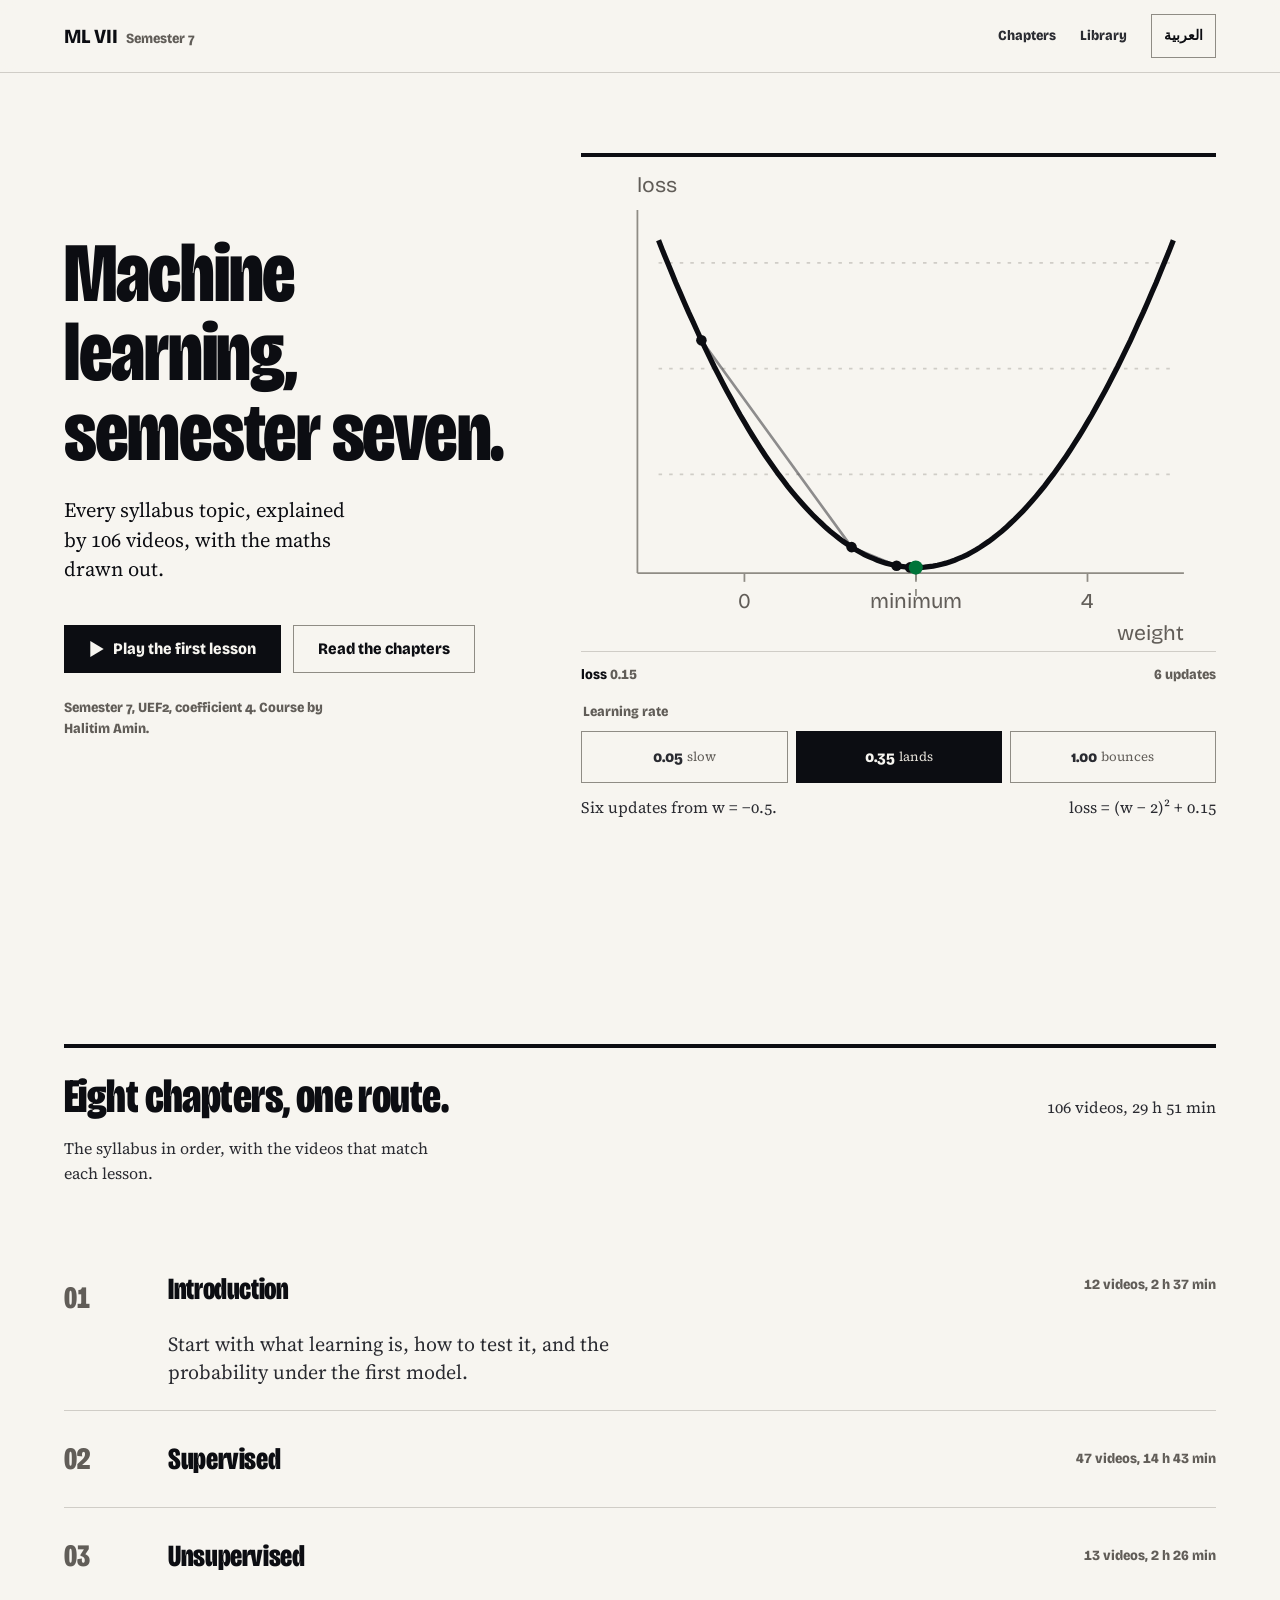
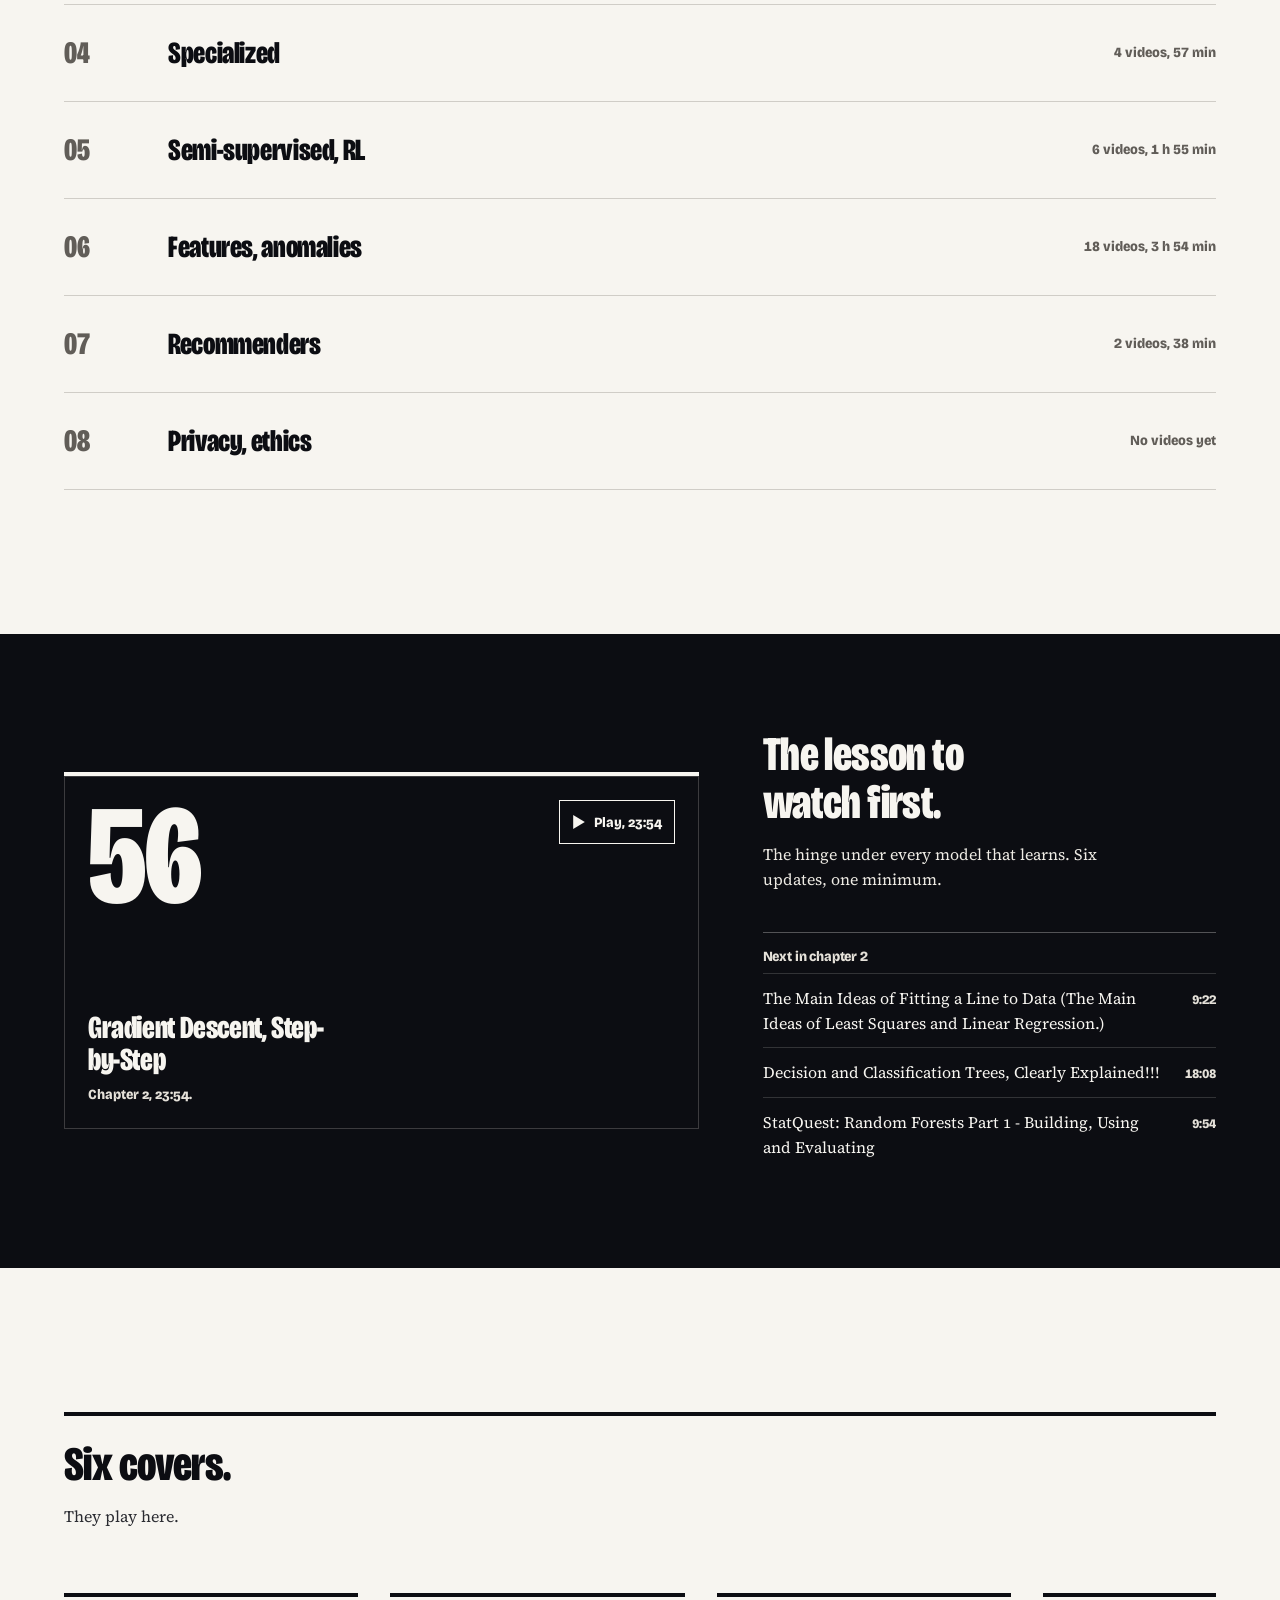
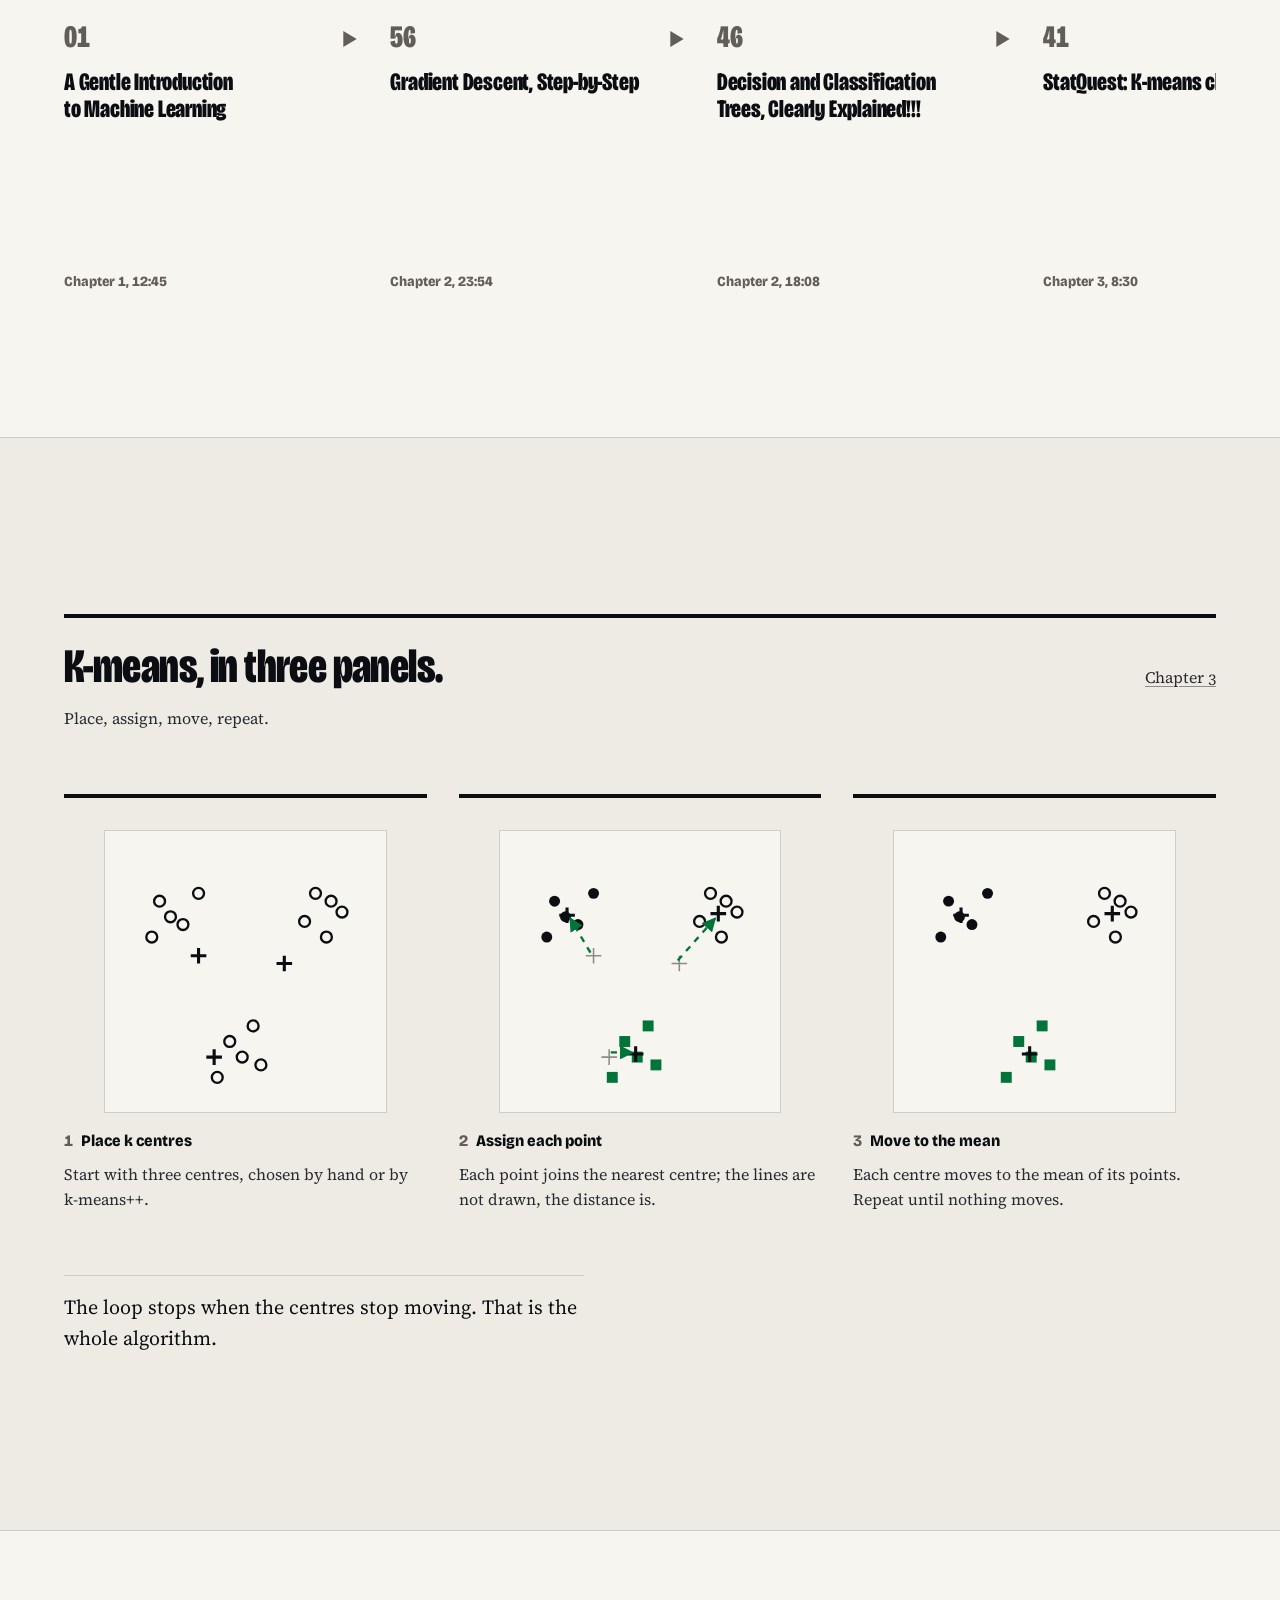
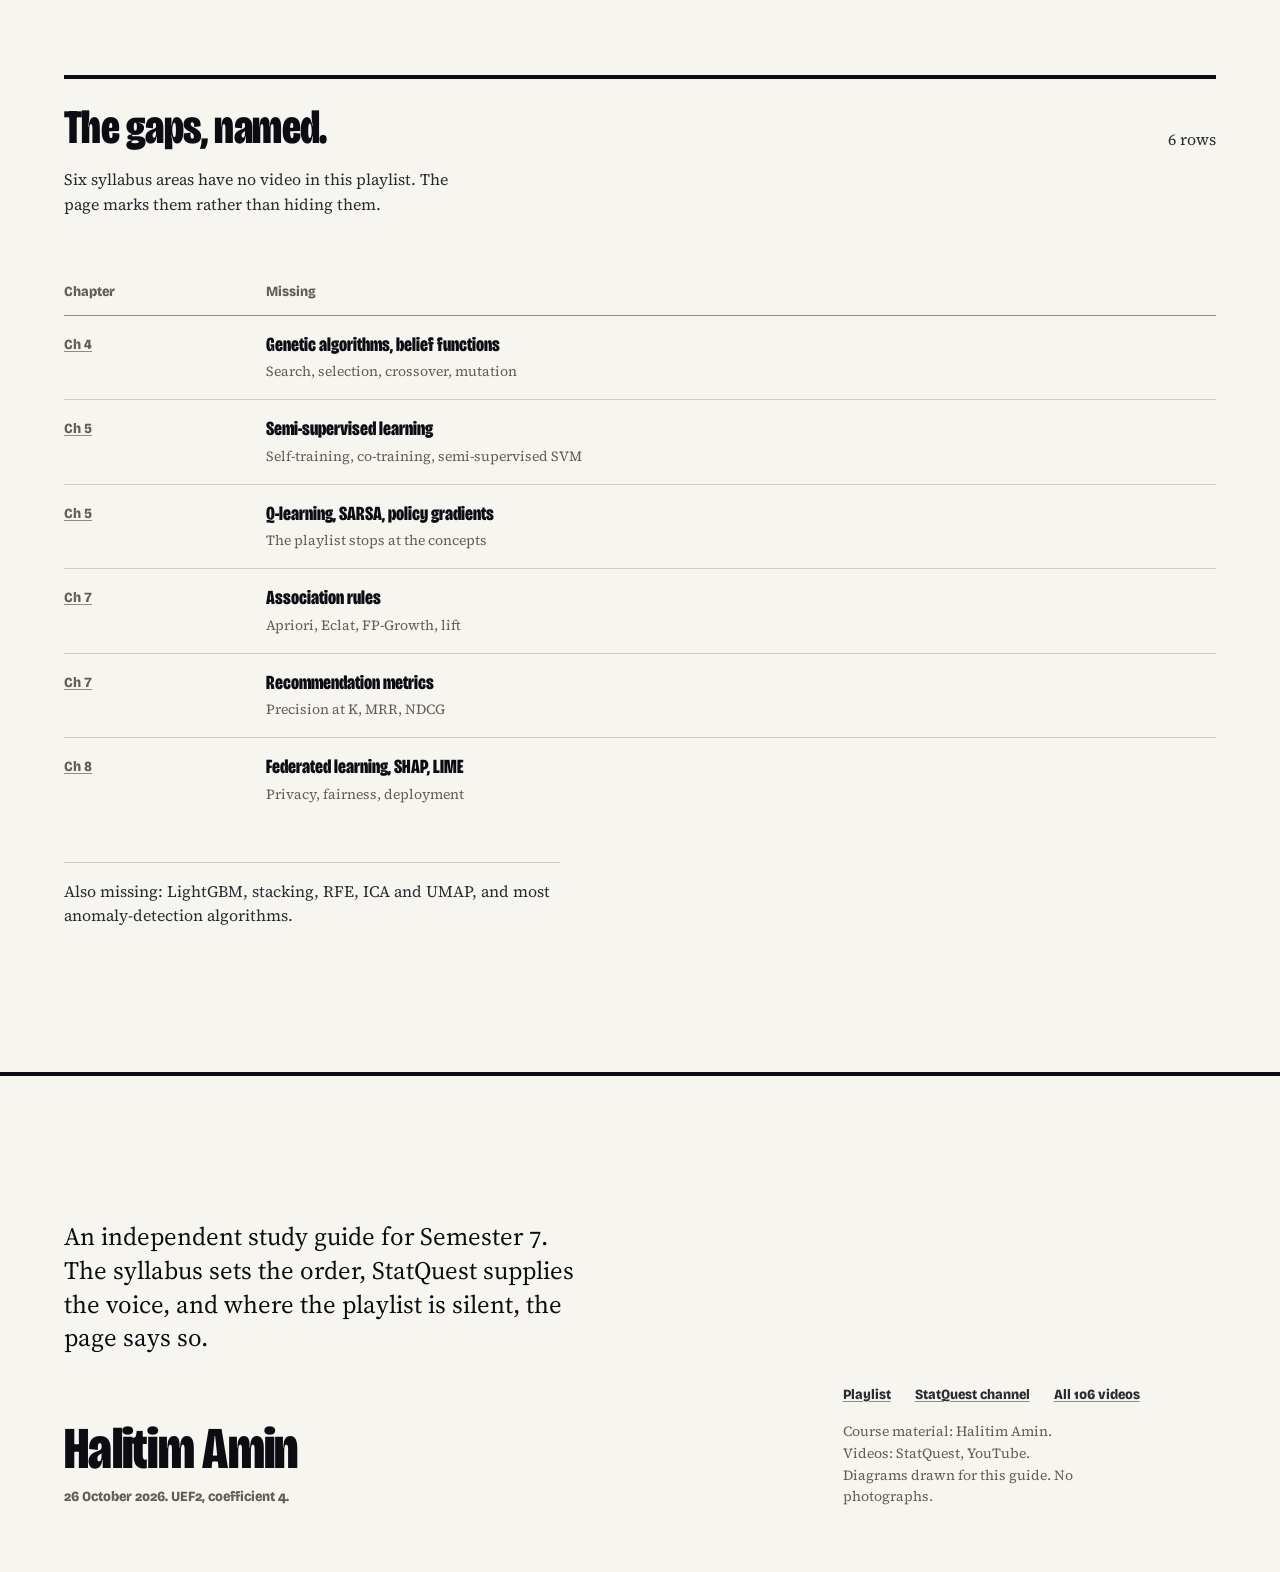
==== index.html @ 7e1f18c0 "first push" ====
<!doctype html>
<html lang="en" dir="ltr" class="no-js">
<head>
  <meta charset="utf-8">
  <meta name="viewport" content="width=device-width, initial-scale=1">
  <title data-ar="تعلّم الآلة، السداسي السابع · ML VII">Machine learning, semester seven · ML VII</title>
  <meta name="description" content="A bilingual study guide to the Semester 7 machine learning syllabus: 106 StatQuest videos mapped to eight chapters, with the maths drawn out." data-ar-content="دليل دراسة ثنائي اللغة لمقرر تعلّم الآلة في السداسي السابع: 106 فيديوهات من StatQuest مرتبطة بثمانية فصول، والرياضيات مرسومة.">
  <meta name="author" content="Halitim Amin">
  <meta property="og:type" content="website">
  <meta property="og:title" content="Machine learning, semester seven · ML VII" data-ar-content="تعلّم الآلة، السداسي السابع · ML VII">
  <meta property="og:description" content="A bilingual study guide to the Semester 7 machine learning syllabus: 106 StatQuest videos mapped to eight chapters, with the maths drawn out." data-ar-content="دليل دراسة ثنائي اللغة لمقرر تعلّم الآلة في السداسي السابع: 106 فيديوهات من StatQuest مرتبطة بثمانية فصول، والرياضيات مرسومة.">
  <meta property="og:locale" content="en_DZ">
  <script>
    (function(){var d=document.documentElement;d.classList.remove('no-js');d.classList.add('js');try{var l=localStorage.getItem('ml7-lang');if(l==='ar'){d.lang='ar';d.dir='rtl';}}catch(e){}})();
  </script>
  <link rel="preconnect" href="https://fonts.googleapis.com">
  <link rel="preconnect" href="https://fonts.gstatic.com" crossorigin>
  <link href="https://fonts.googleapis.com/css2?family=Bricolage+Grotesque:opsz,wdth,wght@12..96,75..100,800&amp;family=IBM+Plex+Sans+Arabic:wght@400;700&amp;family=Source+Serif+4:opsz,wght@8..60,400&amp;display=swap" rel="stylesheet">
  <link rel="stylesheet" href="assets/site.css">
</head>
<body>
  <a class="skip" href="#main" data-ar="تجاوز إلى المحتوى">Skip to content</a>
  <header class="site-nav">
    <div class="container site-nav__inner">
      <a class="wordmark" href="index.html">ML VII <span data-ar="السداسي 7" dir="auto">Semester 7</span></a>
      <nav class="site-nav__links" aria-label="Primary" data-ar-aria="التنقل الرئيسي">
        <a href="index.html#chapters" data-ar="الفصول">Chapters</a>
        <a href="library.html" data-ar="المكتبة">Library</a>
        <button class="lang-toggle" type="button" data-lang-toggle aria-label="التبديل إلى العربية" lang="ar">العربية</button>
      </nav>
    </div>
  </header>
  <main id="main">
<section class="hero">
    <div class="container hero__grid">
      <div class="hero__copy">
        <h1 data-ar="تعلّم الآلة، السداسي السابع.">Machine learning, semester seven.</h1>
        <p class="lead" data-ar="كل موضوع في المقرر، تشرحه 106 فيديوهات، والرياضيات مرسومة.">Every syllabus topic, explained by 106 videos, with the maths drawn out.</p>
        <div class="hero__actions">
          <a class="btn btn--primary" href="https://www.youtube.com/watch?v=Gv9_4yMHFhI" data-video="1"><svg class="icon-play" viewBox="0 0 10 12" aria-hidden="true" focusable="false"><path d="M0 0 10 6 0 12Z"/></svg><span data-ar="شغّل الدرس الأول">Play the first lesson</span></a>
          <a class="btn btn--quiet" href="#chapters"><span data-ar="اقرأ الفصول">Read the chapters</span></a>
        </div>
        <p class="hero__meta" data-ar="السداسي 7، وحدة UEF2، معامل 4. المقرر: Halitim Amin.">Semester 7, UEF2, coefficient 4. Course by Halitim Amin.</p>
      </div>
      <div class="hero__stage">
        <figure class="descent">
      <svg class="descent__chart" viewBox="0 0 360 280" role="img" aria-labelledby="descent-title descent-desc">
        <title id="descent-title">Gradient descent on a loss curve</title>
        <desc id="descent-desc" data-ar="منحنى خسارة محدّب. كل نقطة تحديث واحد. المعدل المنخفض يزحف، والمعدل المرتفع يتجاوز، والمعدل المناسب يصل إلى الحد الأدنى.">A convex loss curve. Each dot is one update. A low rate crawls, a high rate overshoots, a good rate lands at the minimum.</desc>
        <path class="axis" d="M 32 236 L 342 236"/>
        <path class="axis" d="M 32 236 L 32 30"/>
        <path class="grid" d="M 44 60 L 336 60"/>
        <path class="grid" d="M 44 120 L 336 120"/>
        <path class="grid" d="M 44 180 L 336 180"/>
        <path class="loss" d="M 44.0 47.2 L 46.4 53.4 L 48.9 59.4 L 51.3 65.3 L 53.7 71.2 L 56.2 76.9 L 58.6 82.5 L 61.0 88.0 L 63.5 93.4 L 65.9 98.7 L 68.3 104.0 L 70.8 109.1 L 73.2 114.1 L 75.6 119.0 L 78.1 123.8 L 80.5 128.5 L 82.9 133.0 L 85.4 137.5 L 87.8 141.9 L 90.2 146.2 L 92.7 150.4 L 95.1 154.5 L 97.5 158.4 L 100.0 162.3 L 102.4 166.1 L 104.8 169.7 L 107.3 173.3 L 109.7 176.7 L 112.1 180.1 L 114.6 183.3 L 117.0 186.5 L 119.4 189.5 L 121.9 192.5 L 124.3 195.3 L 126.7 198.0 L 129.2 200.7 L 131.6 203.2 L 134.0 205.6 L 136.5 207.9 L 138.9 210.2 L 141.3 212.3 L 143.8 214.3 L 146.2 216.2 L 148.6 218.0 L 151.1 219.7 L 153.5 221.3 L 155.9 222.8 L 158.4 224.2 L 160.8 225.5 L 163.2 226.7 L 165.7 227.7 L 168.1 228.7 L 170.5 229.6 L 173.0 230.4 L 175.4 231.0 L 177.8 231.6 L 180.3 232.1 L 182.7 232.4 L 185.1 232.7 L 187.6 232.9 L 190.0 232.9 L 192.4 232.9 L 194.9 232.7 L 197.3 232.4 L 199.7 232.1 L 202.2 231.6 L 204.6 231.0 L 207.0 230.4 L 209.5 229.6 L 211.9 228.7 L 214.3 227.7 L 216.8 226.7 L 219.2 225.5 L 221.6 224.2 L 224.1 222.8 L 226.5 221.3 L 228.9 219.7 L 231.4 218.0 L 233.8 216.2 L 236.2 214.3 L 238.7 212.3 L 241.1 210.2 L 243.5 207.9 L 246.0 205.6 L 248.4 203.2 L 250.8 200.7 L 253.3 198.0 L 255.7 195.3 L 258.1 192.5 L 260.6 189.5 L 263.0 186.5 L 265.4 183.3 L 267.9 180.1 L 270.3 176.7 L 272.7 173.3 L 275.2 169.7 L 277.6 166.1 L 280.0 162.3 L 282.5 158.4 L 284.9 154.5 L 287.3 150.4 L 289.8 146.2 L 292.2 141.9 L 294.6 137.5 L 297.1 133.0 L 299.5 128.5 L 301.9 123.8 L 304.4 119.0 L 306.8 114.1 L 309.2 109.1 L 311.7 104.0 L 314.1 98.7 L 316.5 93.4 L 319.0 88.0 L 321.4 82.5 L 323.8 76.9 L 326.3 71.2 L 328.7 65.3 L 331.1 59.4 L 333.6 53.4 L 336.0 47.2 "/>
        <path class="guide" d="M 190.0 236 L 190.0 250"/>
        <path class="axis" d="M 92.7 236 L 92.7 241"/>
        <path class="axis" d="M 190.0 236 L 190.0 241"/>
        <path class="axis" d="M 287.3 236 L 287.3 241"/>
        <text class="tick" x="32" y="20" text-anchor="start">loss</text>
        <text class="tick" x="92.7" y="256" text-anchor="middle">0</text>
        <text class="tick" x="190.0" y="256" text-anchor="middle">minimum</text>
        <text class="tick" x="287.3" y="256" text-anchor="middle">4</text>
        <text class="tick" x="342" y="274" text-anchor="end">weight</text>
        <g data-rate="low" hidden>
      <path class="trail" d="M 68.3 104.0 L 80.5 128.5 L 91.5 148.3 L 101.3 164.4 L 110.2 177.4 L 118.2 187.9 L 125.3 196.5"/>
      <circle class="step" cx="68.3" cy="104.0" r="3"/><circle class="step" cx="80.5" cy="128.5" r="3"/><circle class="step" cx="91.5" cy="148.3" r="3"/><circle class="step" cx="101.3" cy="164.4" r="3"/><circle class="step" cx="110.2" cy="177.4" r="3"/><circle class="step" cx="118.2" cy="187.9" r="3"/><circle class="step step--last" cx="125.3" cy="196.5" r="4"/>
    </g>
<g data-rate="good">
      <path class="trail" d="M 68.3 104.0 L 153.5 221.3 L 179.0 231.9 L 186.7 232.8 L 189.0 232.9 L 189.7 232.9 L 189.9 232.9"/>
      <circle class="step" cx="68.3" cy="104.0" r="3"/><circle class="step" cx="153.5" cy="221.3" r="3"/><circle class="step" cx="179.0" cy="231.9" r="3"/><circle class="step" cx="186.7" cy="232.8" r="3"/><circle class="step" cx="189.0" cy="232.9" r="3"/><circle class="step" cx="189.7" cy="232.9" r="3"/><circle class="step step--last" cx="189.9" cy="232.9" r="4"/>
    </g>
<g data-rate="high" hidden>
      <path class="trail" d="M 68.3 104.0 L 311.7 104.0 L 68.3 104.0 L 311.7 104.0 L 68.3 104.0 L 311.7 104.0 L 68.3 104.0"/>
      <circle class="step" cx="68.3" cy="104.0" r="3"/><circle class="step" cx="311.7" cy="104.0" r="3"/><circle class="step" cx="68.3" cy="104.0" r="3"/><circle class="step" cx="311.7" cy="104.0" r="3"/><circle class="step" cx="68.3" cy="104.0" r="3"/><circle class="step" cx="311.7" cy="104.0" r="3"/><circle class="step step--last" cx="68.3" cy="104.0" r="4"/>
    </g>
      </svg>
      <div class="descent__readout">
        <span><span data-ar="الخسارة">loss</span> <span data-loss-value>0.15</span></span>
        <span data-ar="6 تحديثات">6 updates</span>
      </div>
      <fieldset class="descent__control">
        <legend data-ar="معدل التعلّم">Learning rate</legend>
        <div class="descent__rates">
        <label>
          <input type="radio" name="descent-rate" value="low" data-loss="1.75">
          <span>0.05</span>
          <small data-ar="بطيء">slow</small>
        </label>
        <label>
          <input type="radio" name="descent-rate" value="good" data-loss="0.15" checked>
          <span>0.35</span>
          <small data-ar="يصل">lands</small>
        </label>
        <label>
          <input type="radio" name="descent-rate" value="high" data-loss="6.40">
          <span>1.00</span>
          <small data-ar="يرتد">bounces</small>
        </label></div>
      </fieldset>
      <div class="descent__caption">
        <span data-ar="ستة تحديثات من w = −0.5.">Six updates from w = −0.5.</span>
        <span dir="ltr">loss = (w − 2)² + 0.15</span>
      </div>
    </figure>
      </div>
    </div>
  </section>
<section class="section" id="chapters">
    <div class="container">
      <div class="section__head">
        <h2 data-ar="ثمانية فصول، مسار واحد.">Eight chapters, one route.</h2>
        <p class="section__aside"><span data-ar="106 فيديو، 29 س 51 د">106 videos, 29 h 51 min</span></p>
      </div>
      <p class="section__intro" data-ar="المقرر بالترتيب، مع الفيديوهات التي تطابق كل درس.">The syllabus in order, with the videos that match each lesson.</p>
      <ol class="contents">
<li class="contents__item contents__item--lead">
        <a class="contents__row" href="chapter-1.html">
          <span class="contents__num">01</span>
          <span class="contents__title" data-ar="المقدمة">Introduction</span>
          <span class="contents__meta" data-ar="12 فيديو، 2 س 37 د">12 videos, 2 h 37 min</span>
          <span class="contents__line" data-ar="ابدأ بمعنى التعلّم، وكيف تختبره، والاحتمال الذي يقف تحت أول نموذج.">Start with what learning is, how to test it, and the probability under the first model.</span>
        </a>
      </li>
<li class="contents__item">
        <a class="contents__row" href="chapter-2.html">
          <span class="contents__num">02</span>
          <span class="contents__title" data-ar="الموجّه">Supervised</span>
          <span class="contents__meta" data-ar="47 فيديو، 14 س 43 د">47 videos, 14 h 43 min</span>
          
        </a>
      </li>
<li class="contents__item">
        <a class="contents__row" href="chapter-3.html">
          <span class="contents__num">03</span>
          <span class="contents__title" data-ar="غير الموجّه">Unsupervised</span>
          <span class="contents__meta" data-ar="13 فيديو، 2 س 26 د">13 videos, 2 h 26 min</span>
          
        </a>
      </li>
<li class="contents__item">
        <a class="contents__row" href="chapter-4.html">
          <span class="contents__num">04</span>
          <span class="contents__title" data-ar="متخصصة">Specialized</span>
          <span class="contents__meta" data-ar="4 فيديوهات، 57 د">4 videos, 57 min</span>
          
        </a>
      </li>
<li class="contents__item">
        <a class="contents__row" href="chapter-5.html">
          <span class="contents__num">05</span>
          <span class="contents__title" data-ar="شبه موجّه، معزّز">Semi-supervised, RL</span>
          <span class="contents__meta" data-ar="6 فيديوهات، 1 س 55 د">6 videos, 1 h 55 min</span>
          
        </a>
      </li>
<li class="contents__item">
        <a class="contents__row" href="chapter-6.html">
          <span class="contents__num">06</span>
          <span class="contents__title" data-ar="الخصائص، الشذوذ">Features, anomalies</span>
          <span class="contents__meta" data-ar="18 فيديو، 3 س 54 د">18 videos, 3 h 54 min</span>
          
        </a>
      </li>
<li class="contents__item">
        <a class="contents__row" href="chapter-7.html">
          <span class="contents__num">07</span>
          <span class="contents__title" data-ar="التوصية">Recommenders</span>
          <span class="contents__meta" data-ar="فيديوان، 38 د">2 videos, 38 min</span>
          
        </a>
      </li>
<li class="contents__item">
        <a class="contents__row" href="chapter-8.html">
          <span class="contents__num">08</span>
          <span class="contents__title" data-ar="الخصوصية، الأخلاقيات">Privacy, ethics</span>
          <span class="contents__meta" data-ar="لا فيديو بعد">No videos yet</span>
          
        </a>
      </li>
      </ol>
    </div>
  </section>
<section class="band section--band" aria-labelledby="featured-title">
    <div class="container band__grid">
      <figure class="poster">
        <a class="poster__link" href="https://www.youtube.com/watch?v=sDv4f4s2SB8" data-video="56" aria-label="Play video 56: Gradient Descent, Step-by-Step" data-ar-aria="شغّل الفيديو 56: Gradient Descent, Step-by-Step">
          <span class="poster__top">
            <span class="poster__num">56</span>
            <span class="poster__play"><svg class="icon-play" viewBox="0 0 10 12" aria-hidden="true" focusable="false"><path d="M0 0 10 6 0 12Z"/></svg><span data-ar="شغّل، 23:54">Play, 23:54</span></span>
          </span>
          <span class="poster__bottom">
            <span class="poster__title">Gradient Descent, Step-by-Step</span>
            <span class="poster__meta" data-ar="الفصل 2، 23:54.">Chapter 2, 23:54.</span>
          </span>
        </a>
      </figure>
      <div class="band__copy">
        <h2 id="featured-title" data-ar="الدرس الذي تشاهده أولًا.">The lesson to watch first.</h2>
        <p data-ar="المفصل تحت كل نموذج يتعلّم. ستة تحديثات، وحد أدنى واحد.">The hinge under every model that learns. Six updates, one minimum.</p>
        <div class="band__next">
          <h3 data-ar="التالي">Next in chapter 2</h3>
          <ul>
<li><a href="https://www.youtube.com/watch?v=PaFPbb66DxQ" data-video="9"><span>The Main Ideas of Fitting a Line to Data (The Main Ideas of Least Squares and Linear Regression.)</span><span>9:22</span></a></li>
<li><a href="https://www.youtube.com/watch?v=_L39rN6gz7Y" data-video="46"><span>Decision and Classification Trees, Clearly Explained!!!</span><span>18:08</span></a></li>
<li><a href="https://www.youtube.com/watch?v=J4Wdy0Wc_xQ" data-video="52"><span>StatQuest: Random Forests Part 1 - Building, Using and Evaluating</span><span>9:54</span></a></li>
          </ul>
        </div>
      </div>
    </div>
  </section>
<section class="rail-section" aria-labelledby="rail-title">
    <div class="container">
      <div class="section__head">
        <h2 id="rail-title" data-ar="ستة أغلفة.">Six covers.</h2>
      </div>
      <p class="section__intro" data-ar="تُشغّل هنا.">They play here.</p>
      <div class="rail-wrap" tabindex="0" role="region" aria-label="Six starting videos" data-ar-aria="ستة فيديوهات للبداية">
        <ul class="rail">
<li>
          <a class="cover" href="https://www.youtube.com/watch?v=Gv9_4yMHFhI" data-video="1" aria-label="Play video 1: A Gentle Introduction to Machine Learning" data-ar-aria="شغّل الفيديو 1: A Gentle Introduction to Machine Learning">
            <span class="cover__top"><span class="cover__num">01</span><span class="cover__play"><svg class="icon-play" viewBox="0 0 10 12" aria-hidden="true" focusable="false"><path d="M0 0 10 6 0 12Z"/></svg></span></span>
            <span class="cover__title">A Gentle Introduction to Machine Learning</span>
            <span class="cover__meta" data-ar="الفصل 1، 12:45">Chapter 1, 12:45</span>
          </a>
        </li>
<li>
          <a class="cover" href="https://www.youtube.com/watch?v=sDv4f4s2SB8" data-video="56" aria-label="Play video 56: Gradient Descent, Step-by-Step" data-ar-aria="شغّل الفيديو 56: Gradient Descent, Step-by-Step">
            <span class="cover__top"><span class="cover__num">56</span><span class="cover__play"><svg class="icon-play" viewBox="0 0 10 12" aria-hidden="true" focusable="false"><path d="M0 0 10 6 0 12Z"/></svg></span></span>
            <span class="cover__title">Gradient Descent, Step-by-Step</span>
            <span class="cover__meta" data-ar="الفصل 2، 23:54">Chapter 2, 23:54</span>
          </a>
        </li>
<li>
          <a class="cover" href="https://www.youtube.com/watch?v=_L39rN6gz7Y" data-video="46" aria-label="Play video 46: Decision and Classification Trees, Clearly Explained!!!" data-ar-aria="شغّل الفيديو 46: Decision and Classification Trees, Clearly Explained!!!">
            <span class="cover__top"><span class="cover__num">46</span><span class="cover__play"><svg class="icon-play" viewBox="0 0 10 12" aria-hidden="true" focusable="false"><path d="M0 0 10 6 0 12Z"/></svg></span></span>
            <span class="cover__title">Decision and Classification Trees, Clearly Explained!!!</span>
            <span class="cover__meta" data-ar="الفصل 2، 18:08">Chapter 2, 18:08</span>
          </a>
        </li>
<li>
          <a class="cover" href="https://www.youtube.com/watch?v=4b5d3muPQmA" data-video="41" aria-label="Play video 41: StatQuest: K-means clustering" data-ar-aria="شغّل الفيديو 41: StatQuest: K-means clustering">
            <span class="cover__top"><span class="cover__num">41</span><span class="cover__play"><svg class="icon-play" viewBox="0 0 10 12" aria-hidden="true" focusable="false"><path d="M0 0 10 6 0 12Z"/></svg></span></span>
            <span class="cover__title">StatQuest: K-means clustering</span>
            <span class="cover__meta" data-ar="الفصل 3، 8:30">Chapter 3, 8:30</span>
          </a>
        </li>
<li>
          <a class="cover" href="https://www.youtube.com/watch?v=HMOI_lkzW08" data-video="31" aria-label="Play video 31: StatQuest: PCA main ideas in only 5 minutes!!!" data-ar-aria="شغّل الفيديو 31: StatQuest: PCA main ideas in only 5 minutes!!!">
            <span class="cover__top"><span class="cover__num">31</span><span class="cover__play"><svg class="icon-play" viewBox="0 0 10 12" aria-hidden="true" focusable="false"><path d="M0 0 10 6 0 12Z"/></svg></span></span>
            <span class="cover__title">StatQuest: PCA main ideas in only 5 minutes!!!</span>
            <span class="cover__meta" data-ar="الفصل 3، 6:05">Chapter 3, 6:05</span>
          </a>
        </li>
<li>
          <a class="cover" href="https://www.youtube.com/watch?v=Z-T0iJEXiwM" data-video="103" aria-label="Play video 103: Reinforcement Learning: Essential Concepts" data-ar-aria="شغّل الفيديو 103: Reinforcement Learning: Essential Concepts">
            <span class="cover__top"><span class="cover__num">103</span><span class="cover__play"><svg class="icon-play" viewBox="0 0 10 12" aria-hidden="true" focusable="false"><path d="M0 0 10 6 0 12Z"/></svg></span></span>
            <span class="cover__title">Reinforcement Learning: Essential Concepts</span>
            <span class="cover__meta" data-ar="الفصل 5، 18:13">Chapter 5, 18:13</span>
          </a>
        </li>
        </ul>
      </div>
    </div>
  </section>
<section class="km section--well" aria-labelledby="km-title">
    <div class="container">
      <div class="section__head">
        <h2 id="km-title" data-ar="K-means، في ثلاثة مشاهد.">K-means, in three panels.</h2>
        <p class="section__aside"><a href="chapter-3.html" data-ar="الفصل 3">Chapter 3</a></p>
      </div>
      <p class="section__intro" data-ar="ضع، وزّع، حرّك، ثم كرّر.">Place, assign, move, repeat.</p>
      <ol class="km__steps">
<li class="km__step">
        <figure class="km__fig">
  <svg class="diagram" viewBox="0 0 180 180" role="img" aria-labelledby="km1-label">
    <title id="km1-label">Panel 1: three starting centres among the points</title>
    <circle class="dot-hollow" cx="35" cy="45" r="3.5"/><circle class="dot-hollow" cx="50" cy="60" r="3.5"/><circle class="dot-hollow" cx="30" cy="68" r="3.5"/><circle class="dot-hollow" cx="60" cy="40" r="3.5"/><circle class="dot-hollow" cx="42" cy="55" r="3.5"/><circle class="dot-hollow" cx="135" cy="40" r="3.5"/><circle class="dot-hollow" cx="152" cy="52" r="3.5"/><circle class="dot-hollow" cx="142" cy="68" r="3.5"/><circle class="dot-hollow" cx="128" cy="58" r="3.5"/><circle class="dot-hollow" cx="145" cy="45" r="3.5"/><circle class="dot-hollow" cx="80" cy="135" r="3.5"/><circle class="dot-hollow" cx="100" cy="150" r="3.5"/><circle class="dot-hollow" cx="72" cy="158" r="3.5"/><circle class="dot-hollow" cx="95" cy="125" r="3.5"/><circle class="dot-hollow" cx="88" cy="145" r="3.5"/>
    <path class="cross" d="M 55 80 L 65 80 M 60 75 L 60 85"/><path class="cross" d="M 110 85 L 120 85 M 115 80 L 115 90"/><path class="cross" d="M 65 145 L 75 145 M 70 140 L 70 150"/>
  </svg></figure>
        <p class="km__label" data-ar="ضع k مراكز">Place k centres</p>
        <p class="km__text" data-ar="ابدأ بثلاثة مراكز، مختارة يدويًا أو بـk-means++.">Start with three centres, chosen by hand or by k-means++.</p>
      </li>
<li class="km__step">
        <figure class="km__fig">
  <svg class="diagram" viewBox="0 0 180 180" role="img" aria-labelledby="km2-label">
    <defs>
    <marker id="km-arrow-a" viewBox="0 0 10 10" refX="9" refY="5" markerWidth="6" markerHeight="6" orient="auto-start-reverse">
      <path d="M 0 0 L 10 5 L 0 10 z" class="arrowhead--accent"/>
    </marker>
  </defs><title id="km2-label">Panel 2: points assigned to the nearest centre, then each centre moved to its mean</title>
    <circle class="dot-filled" cx="35" cy="45" r="3.5"/><circle class="dot-filled" cx="50" cy="60" r="3.5"/><circle class="dot-filled" cx="30" cy="68" r="3.5"/><circle class="dot-filled" cx="60" cy="40" r="3.5"/><circle class="dot-filled" cx="42" cy="55" r="3.5"/><circle class="dot-hollow" cx="135" cy="40" r="3.5"/><circle class="dot-hollow" cx="152" cy="52" r="3.5"/><circle class="dot-hollow" cx="142" cy="68" r="3.5"/><circle class="dot-hollow" cx="128" cy="58" r="3.5"/><circle class="dot-hollow" cx="145" cy="45" r="3.5"/><rect class="dot-square" x="76.5" y="131.5" width="7" height="7"/><rect class="dot-square" x="96.5" y="146.5" width="7" height="7"/><rect class="dot-square" x="68.5" y="154.5" width="7" height="7"/><rect class="dot-square" x="91.5" y="121.5" width="7" height="7"/><rect class="dot-square" x="84.5" y="141.5" width="7" height="7"/>
    <path class="cross cross--ghost" d="M 55 80 L 65 80 M 60 75 L 60 85"/><path class="cross cross--ghost" d="M 110 85 L 120 85 M 115 80 L 115 90"/><path class="cross cross--ghost" d="M 65 145 L 75 145 M 70 140 L 70 150"/>
    <path class="cross" d="M 38 54 L 48 54 M 43 49 L 43 59"/><path class="cross" d="M 135 53 L 145 53 M 140 48 L 140 58"/><path class="cross" d="M 82 143 L 92 143 M 87 138 L 87 148"/>
    <path class="line line--accent line--dash" d="M 58 78 L 45 56" marker-end="url(#km-arrow-a)"/>
    <path class="line line--accent line--dash" d="M 114 83 L 138 56" marker-end="url(#km-arrow-a)"/>
    <path class="line line--accent line--dash" d="M 71 142 L 85 142" marker-end="url(#km-arrow-a)"/>
  </svg></figure>
        <p class="km__label" data-ar="وزّع كل نقطة">Assign each point</p>
        <p class="km__text" data-ar="كل نقطة تنضم إلى أقرب مركز؛ الخطوط لا تُرسم، المسافة هي التي تُحسب.">Each point joins the nearest centre; the lines are not drawn, the distance is.</p>
      </li>
<li class="km__step">
        <figure class="km__fig">
  <svg class="diagram" viewBox="0 0 180 180" role="img" aria-labelledby="km3-label">
    <title id="km3-label">Panel 3: the centres have stopped moving</title>
    <circle class="dot-filled" cx="35" cy="45" r="3.5"/><circle class="dot-filled" cx="50" cy="60" r="3.5"/><circle class="dot-filled" cx="30" cy="68" r="3.5"/><circle class="dot-filled" cx="60" cy="40" r="3.5"/><circle class="dot-filled" cx="42" cy="55" r="3.5"/><circle class="dot-hollow" cx="135" cy="40" r="3.5"/><circle class="dot-hollow" cx="152" cy="52" r="3.5"/><circle class="dot-hollow" cx="142" cy="68" r="3.5"/><circle class="dot-hollow" cx="128" cy="58" r="3.5"/><circle class="dot-hollow" cx="145" cy="45" r="3.5"/><rect class="dot-square" x="76.5" y="131.5" width="7" height="7"/><rect class="dot-square" x="96.5" y="146.5" width="7" height="7"/><rect class="dot-square" x="68.5" y="154.5" width="7" height="7"/><rect class="dot-square" x="91.5" y="121.5" width="7" height="7"/><rect class="dot-square" x="84.5" y="141.5" width="7" height="7"/>
    <path class="cross" d="M 38 54 L 48 54 M 43 49 L 43 59"/><path class="cross" d="M 135 53 L 145 53 M 140 48 L 140 58"/><path class="cross" d="M 82 143 L 92 143 M 87 138 L 87 148"/>
  </svg></figure>
        <p class="km__label" data-ar="حرّك إلى المتوسط">Move to the mean</p>
        <p class="km__text" data-ar="كل مركز ينتقل إلى متوسط نقاطه. كرّر حتى لا يتحرك شيء.">Each centre moves to the mean of its points. Repeat until nothing moves.</p>
      </li>
      </ol>
      <p class="km__note" data-ar="تتوقف الحلقة عندما تتوقف المراكز عن الحركة. هذه هي الخوارزمية كلها.">The loop stops when the centres stop moving. That is the whole algorithm.</p>
    </div>
  </section>
<section class="section" id="gaps">
    <div class="container">
      <div class="section__head">
        <h2 data-ar="الفجوات، بالاسم.">The gaps, named.</h2>
        <p class="section__aside"><span data-ar="6 صفوف">6 rows</span></p>
      </div>
      <p class="section__intro" data-ar="ستة موضوعات في المقرر لا فيديو لها في هذه القائمة. الصفحة تسمّيها بدل أن تخفيها.">Six syllabus areas have no video in this playlist. The page marks them rather than hiding them.</p>
      <table class="gaps__table">
        <thead><tr><th data-ar="الفصل">Chapter</th><th data-ar="الناقص">Missing</th></tr></thead>
        <tbody>
<tr>
          <td class="gaps__chapter" data-label="Chapter" data-label-ar="الفصل"><a href="chapter-4.html" aria-label="Open chapter 4" data-ar-aria="افتح الفصل 4">Ch 4</a></td>
          <td data-label="Missing" data-label-ar="الناقص"><span class="gaps__what" data-ar="الخوارزميات الجينية، دوال الاعتقاد">Genetic algorithms, belief functions</span><span class="gaps__note" data-ar="بحث، انتخاب، تزاوج، طفرة">Search, selection, crossover, mutation</span></td>
        </tr>
<tr>
          <td class="gaps__chapter" data-label="Chapter" data-label-ar="الفصل"><a href="chapter-5.html" aria-label="Open chapter 5" data-ar-aria="افتح الفصل 5">Ch 5</a></td>
          <td data-label="Missing" data-label-ar="الناقص"><span class="gaps__what" data-ar="التعلّم شبه الموجّه">Semi-supervised learning</span><span class="gaps__note" data-ar="التدريب الذاتي، التدريب المشترك، SVM شبه موجّه">Self-training, co-training, semi-supervised SVM</span></td>
        </tr>
<tr>
          <td class="gaps__chapter" data-label="Chapter" data-label-ar="الفصل"><a href="chapter-5.html" aria-label="Open chapter 5" data-ar-aria="افتح الفصل 5">Ch 5</a></td>
          <td data-label="Missing" data-label-ar="الناقص"><span class="gaps__what" data-ar="Q-Learning وSARSA وتدرج السياسة">Q-learning, SARSA, policy gradients</span><span class="gaps__note" data-ar="تتوقف القائمة عند المفاهيم">The playlist stops at the concepts</span></td>
        </tr>
<tr>
          <td class="gaps__chapter" data-label="Chapter" data-label-ar="الفصل"><a href="chapter-7.html" aria-label="Open chapter 7" data-ar-aria="افتح الفصل 7">Ch 7</a></td>
          <td data-label="Missing" data-label-ar="الناقص"><span class="gaps__what" data-ar="قواعد الارتباط">Association rules</span><span class="gaps__note" data-ar="Apriori، Eclat، FP-Growth، الرفع">Apriori, Eclat, FP-Growth, lift</span></td>
        </tr>
<tr>
          <td class="gaps__chapter" data-label="Chapter" data-label-ar="الفصل"><a href="chapter-7.html" aria-label="Open chapter 7" data-ar-aria="افتح الفصل 7">Ch 7</a></td>
          <td data-label="Missing" data-label-ar="الناقص"><span class="gaps__what" data-ar="مقاييس التوصية">Recommendation metrics</span><span class="gaps__note" data-ar="الإحكام عند K، MRR، NDCG">Precision at K, MRR, NDCG</span></td>
        </tr>
<tr>
          <td class="gaps__chapter" data-label="Chapter" data-label-ar="الفصل"><a href="chapter-8.html" aria-label="Open chapter 8" data-ar-aria="افتح الفصل 8">Ch 8</a></td>
          <td data-label="Missing" data-label-ar="الناقص"><span class="gaps__what" data-ar="التعلّم الفيدرالي، SHAP، LIME">Federated learning, SHAP, LIME</span><span class="gaps__note" data-ar="الخصوصية، الإنصاف، النشر">Privacy, fairness, deployment</span></td>
        </tr>
        </tbody>
      </table>
      <p class="gaps__also" data-ar="ناقص أيضًا: LightGBM، والتكديس، وRFE، وICA وUMAP، ومعظم خوارزميات كشف الشذوذ.">Also missing: LightGBM, stacking, RFE, ICA and UMAP, and most anomaly-detection algorithms.</p>
    </div>
  </section>
  </main>
  <footer class="letter" id="about">
    <div class="container letter__grid">
      <div>
        <p class="letter__statement" data-ar="دليل دراسة مستقل للسداسي السابع. المقرر يحدد الترتيب، وStatQuest يقدّم الصوت، وحيث تصمت القائمة تقول الصفحة ذلك.">An independent study guide for Semester 7. The syllabus sets the order, StatQuest supplies the voice, and where the playlist is silent, the page says so.</p>
        <p class="letter__sign">Halitim Amin</p>
        <p class="letter__date" data-ar="26 أكتوبر 2026. UEF2، معامل 4.">26 October 2026. UEF2, coefficient 4.</p>
      </div>
      <div class="letter__side">
        <nav class="letter__links" aria-label="Sources" data-ar-aria="المصادر">
          <a href="https://www.youtube.com/playlist?list=PLblh5JKOoLUICTaGLRoHQDuF_7q2GfuJF" target="_blank" rel="noopener" data-ar="قائمة التشغيل">Playlist</a>
          <a href="https://www.youtube.com/@statquest" target="_blank" rel="noopener" data-ar="قناة StatQuest">StatQuest channel</a>
          <a href="library.html" data-ar="كل الفيديوهات">All 106 videos</a>
        </nav>
        <p class="letter__legal" data-ar="المقرر: Halitim Amin. الفيديوهات: StatQuest على يوتيوب. الرسوم مرسومة لهذا الدليل. لا صور فوتوغرافية.">Course material: Halitim Amin. Videos: StatQuest, YouTube. Diagrams drawn for this guide. No photographs.</p>
      </div>
    </div>
  </footer>
  <dialog class="player" id="player" aria-labelledby="player-title">
    <div class="player__bar">
      <h2 id="player-title">Video</h2>
      <form method="dialog"><button class="player__close" type="submit" data-ar="إغلاق">Close</button></form>
    </div>
    <div class="player__frame" id="player-frame"></div>
    <div class="player__foot">
      <p class="player__note" id="player-note" hidden></p>
      <a id="player-link" href="https://www.youtube.com/playlist?list=PLblh5JKOoLUICTaGLRoHQDuF_7q2GfuJF" target="_blank" rel="noopener" data-ar="افتح على يوتيوب">Open on YouTube</a>
    </div>
  </dialog>
  <script src="assets/data.js" defer></script>
  <script src="assets/app.js" defer></script>
</body>
</html>
---- assets/site.css ----
/* Hallmark · shape: Marquee Hero · genre: editorial · theme: Editorial (deal 1/3, seed bilingual-arabic-english-study-3e59·d7a82eb8·2026-10-26·r0) · job: listen · draw: 01a91e
 * hero: Stage · nav: edge-aligned · footer: letter close · imagery: no photographs; labelled algorithm diagrams only · signature: the learning-rate control on a drawn loss curve
 * axes: light/display-condensed/chromatic-green · posture: restrained · contrast: pass · fold: pass · v2.0.0 */
/* Hallmark · pre-emit critique: P4 H5 E4 S5 R4 V4 · weakest: R, the hero control earned a readout and a caption; the featured tag was cut so the green stays on link hovers and one factual tag */
/* Hallmark · hero-review: fix · 3 findings · 3 resolved */
/* Hallmark · waive 79 · chapter and library openers centre a short display block in a full-height title screen · the quiet chapter and library title page keeps its air */
/* Hallmark · dismissed 58 · home, chapter-2, chapter-6 and library enumerate the syllabus and all 106 videos; the index is the material */
@import url("./tokens.css");
@import url("./base.css");

/* ---------- the page's own tokens ---------- */
:root {
  --nav-line: 1px solid var(--color-rule);
  --rule: var(--rule-hair) solid var(--color-rule);
  --rule-strong: var(--rule-hair) solid var(--color-rule-2);
  --display-settings: "wdth" 75, "opsz" 96;
  --label-settings: "wdth" 90, "opsz" 12;
  --focus: 2px solid var(--color-focus);
}

body {
  color: var(--color-ink-2);
  font-optical-sizing: auto;
  font-variant-numeric: oldstyle-nums;
  line-height: 1.55;
}

h1, h2, h3 {
  color: var(--color-ink);
  font-variation-settings: var(--display-settings);
  font-variant-numeric: lining-nums tabular-nums;
}
h1 { line-height: 0.94; }
h2 { line-height: 1; }
h3 { line-height: 1.15; }

p, li { text-wrap: pretty; }
p:not([class]) { max-width: var(--measure); }

a { text-decoration-color: var(--color-rule-2); }
a:hover { text-decoration-color: var(--color-accent); }

small, figcaption, th, label, .meta, .btn, .tag, .site-nav, .wordmark {
  font-family: var(--font-display);
  font-variation-settings: var(--label-settings);
  font-weight: 800;
}
small, figcaption, .meta { color: var(--color-muted); font-size: var(--text-sm); }
figcaption { line-height: 1.45; }

.container { padding-inline: var(--gutter); }

.skip {
  position: absolute;
  inset-inline-start: var(--space-md);
  top: calc(-1 * var(--space-3xl));
  z-index: var(--z-toast);
  padding: var(--space-xs) var(--space-md);
  background: var(--color-ink);
  color: var(--color-paper);
  font-family: var(--font-display);
  font-weight: 800;
  text-decoration: none;
}
.skip:focus-visible { top: var(--space-md); }

/* ---------- nav ---------- */
.site-nav {
  position: sticky;
  top: 0;
  z-index: var(--z-sticky-nav);
  min-height: var(--nav-h);
  background: color-mix(in oklab, var(--color-paper) 94%, transparent);
  backdrop-filter: blur(8px);
  border-bottom: var(--nav-line);
}
.site-nav__inner {
  display: flex;
  align-items: center;
  justify-content: space-between;
  gap: var(--space-lg);
  min-height: var(--nav-h);
}
.wordmark {
  display: inline-flex;
  align-items: baseline;
  gap: var(--space-xs);
  color: var(--color-ink);
  font-size: var(--text-lg);
  line-height: 1;
  text-decoration: none;
  white-space: nowrap;
}
.wordmark span { color: var(--color-muted); font-size: var(--text-sm); }
.site-nav__links { display: flex; align-items: center; gap: var(--space-lg); }
.site-nav__links a, .lang-toggle {
  min-height: 44px;
  display: inline-flex;
  align-items: center;
  color: var(--color-ink-2);
  font-family: var(--font-display);
  font-variation-settings: var(--label-settings);
  font-weight: 800;
  font-size: var(--text-sm);
  text-decoration: none;
}
.site-nav__links a { border-bottom: 1px solid transparent; }
.site-nav__links a:hover { color: var(--color-ink); border-bottom-color: var(--color-accent); }
.site-nav__links a[aria-current="page"] { color: var(--color-ink); border-bottom-color: var(--color-ink); }
.lang-toggle {
  padding: 0 var(--space-sm);
  border: var(--rule-strong);
  background: transparent;
  color: var(--color-ink);
  cursor: pointer;
}
.lang-toggle:hover { background: var(--color-paper-2); }
.lang-toggle:active { transform: translateY(1px); }
@media (max-width: 40rem) {
  .site-nav__inner { gap: var(--space-xs); }
  .site-nav__links { gap: var(--space-md); }
  .wordmark span { display: none; }
}

/* ---------- controls ---------- */
.btn {
  display: inline-flex;
  align-items: center;
  justify-content: center;
  gap: var(--space-xs);
  min-height: 48px;
  padding: 0 var(--space-lg);
  border: var(--rule-hair) solid var(--color-ink);
  border-radius: 0;
  background: transparent;
  color: var(--color-ink);
  font-family: var(--font-display);
  font-variation-settings: var(--label-settings);
  font-weight: 800;
  font-size: var(--text-md);
  line-height: 1;
  text-decoration: none;
  white-space: nowrap;
  cursor: pointer;
  transition: background-color var(--dur-short) var(--ease-out), color var(--dur-short) var(--ease-out), border-color var(--dur-short) var(--ease-out), transform var(--dur-micro) var(--ease-out);
}
.btn:hover { background: var(--color-paper-2); }
.btn:active { transform: translateY(1px); }
.btn--primary { background: var(--color-ink); color: var(--color-paper); border-color: var(--color-ink); }
.btn--primary:hover { background: var(--color-ink-2); color: var(--color-paper); }
.btn--quiet { border-color: var(--color-rule-2); }
.btn--quiet:hover { background: var(--color-paper-2); border-color: var(--color-ink); }
.btn:disabled, .btn[aria-disabled="true"] { opacity: 0.55; cursor: not-allowed; transform: none; }
.btn[aria-busy="true"] { cursor: progress; }

.tag {
  display: inline-block;
  padding: var(--space-3xs) var(--space-xs);
  background: var(--color-accent);
  color: var(--color-accent-ink);
  font-size: var(--text-xs);
  line-height: 1.4;
  white-space: nowrap;
}

.icon-play { width: 1em; height: 1em; flex: 0 0 auto; fill: currentColor; }

/* ---------- hero ---------- */
.hero {
  min-height: calc(100dvh - var(--nav-h) - 1px);
  display: flex;
  align-items: center;
  padding-block: var(--space-xl);
  background: var(--color-paper);
}
.hero__grid {
  display: grid;
  grid-template-columns: minmax(0, 5fr) minmax(0, 7fr);
  align-items: center;
  gap: var(--space-2xl) var(--space-2xl);
  width: 100%;
}
.hero__copy { position: relative; z-index: var(--z-raised); }
.hero h1 {
  max-width: 13ch;
  font-size: clamp(3.25rem, 6.6vw, 5.94rem);
  letter-spacing: -0.015em;
}
.hero .lead { margin-top: var(--space-lg); max-width: 34ch; color: var(--color-ink); }
.hero__actions { display: flex; flex-wrap: wrap; align-items: center; gap: var(--space-sm); margin-top: var(--space-xl); }
.hero__meta {
  margin-top: var(--space-lg);
  max-width: 40ch;
  color: var(--color-muted);
  font-family: var(--font-display);
  font-variation-settings: var(--label-settings);
  font-weight: 800;
  font-size: var(--text-sm);
  line-height: 1.5;
}
.hero__meta a { color: var(--color-ink-2); text-decoration-color: var(--color-rule-2); }
.hero__stage { min-width: 0; }

/* the signature: a drawn loss curve and a real learning-rate control */
.descent { width: min(100%, calc((100dvh - 340px) * 1.285714)); margin-block: 0; margin-inline: auto 0; }
.descent__chart {
  width: 100%;
  height: auto;
  border-top: var(--rule-heavy) solid var(--color-ink);
  background: var(--color-paper);
  overflow: visible;
}
.descent__chart .axis { stroke: var(--color-rule-2); stroke-width: 1; fill: none; }
.descent__chart .grid { stroke: var(--color-rule); stroke-width: 1; stroke-dasharray: 2 4; }
.descent__chart .loss { stroke: var(--color-ink); stroke-width: 3; fill: none; }
.descent__chart .guide { stroke: var(--color-rule-2); stroke-width: 1; stroke-dasharray: 4 5; fill: none; }
.descent__chart .tick { fill: var(--color-muted); font-family: var(--font-display); font-size: 12px; font-variant-numeric: tabular-nums; }
.descent__chart .label { fill: var(--color-ink-2); font-family: var(--font-display); font-size: 13px; font-weight: 800; }
.descent__chart .label--muted { fill: var(--color-muted); font-weight: 800; }
.descent__chart .start { fill: var(--color-ink-2); }
.descent__chart .step { fill: var(--color-ink); transition: opacity var(--dur-short) var(--ease-out); }
.descent__chart .step--last { fill: var(--color-accent); }
.descent__chart .trail { stroke: var(--color-ink); stroke-width: 1.5; fill: none; opacity: 0.45; }
.descent__chart [data-rate] { transition: opacity var(--dur-short) var(--ease-out); }
.descent__chart [data-rate][hidden] { display: none; }
.descent__readout {
  display: flex;
  justify-content: space-between;
  gap: var(--space-md);
  padding-top: var(--space-sm);
  border-top: var(--rule);
  color: var(--color-ink);
  font-family: var(--font-display);
  font-variation-settings: var(--label-settings);
  font-weight: 800;
  font-size: var(--text-sm);
  font-variant-numeric: tabular-nums;
}
.descent__readout span:last-child { color: var(--color-muted); }
.descent__control {
  margin: var(--space-md) 0 0;
  padding: 0;
  border: 0;
}
.descent__control legend {
  margin-bottom: var(--space-xs);
  color: var(--color-muted);
  font-family: var(--font-display);
  font-variation-settings: var(--label-settings);
  font-weight: 800;
  font-size: var(--text-sm);
}
.descent__rates {
  display: grid;
  grid-template-columns: repeat(3, minmax(0, 1fr));
  gap: var(--space-xs);
}
.descent__control label {
  position: relative;
  display: flex;
  align-items: center;
  justify-content: center;
  gap: var(--space-2xs);
  min-height: 52px;
  padding: var(--space-2xs) var(--space-sm);
  border: var(--rule-strong);
  color: var(--color-ink-2);
  font-family: var(--font-display);
  font-variation-settings: var(--label-settings);
  font-weight: 800;
  font-size: var(--text-md);
  cursor: pointer;
}
.descent__control label small { color: var(--color-muted); font-size: var(--text-xs); font-family: var(--font-body); font-weight: 400; font-variant-numeric: normal; }
.descent__control input { position: absolute; opacity: 0; width: 1px; height: 1px; }
.descent__control label:has(input:checked) { background: var(--color-ink); border-color: var(--color-ink); color: var(--color-paper); }
.descent__control label:has(input:checked) small { color: var(--color-paper-3); }
.descent__control label:has(input:focus-visible) { outline: var(--focus); outline-offset: 2px; }
.descent__control label:hover { border-color: var(--color-ink); }
.descent__caption { margin-top: var(--space-sm); display: flex; justify-content: space-between; gap: var(--space-md); align-items: baseline; }
html:not(.js) .descent__control { display: none; }
html:not(.js) .descent__caption::after { content: "The control needs JavaScript."; color: var(--color-muted); }

/* ---------- section frame ---------- */
.section { padding-block: var(--section-gap); }
.section--tight { padding-block: var(--section-gap-s); }
.section--well { background: var(--color-paper-2); border-top: var(--rule); border-bottom: var(--rule); }
.section--band { background: var(--color-ink); color: var(--color-paper); }
.section--band h2, .section--band h3 { color: var(--color-paper); }
.section--band a { color: var(--color-paper); }
.section__head {
  display: grid;
  grid-template-columns: minmax(0, 8fr) minmax(0, 4fr);
  align-items: end;
  gap: var(--space-lg) var(--gap-columns);
  padding-top: var(--space-lg);
  border-top: var(--rule-heavy) solid var(--color-ink);
}
.section__head h2 { max-width: 24ch; }
.section__aside { display: flex; justify-content: flex-end; align-items: baseline; gap: var(--space-sm); }
.section__intro { margin-top: var(--space-md); max-width: 52ch; color: var(--color-ink-2); }
.section__rule { border: 0; border-top: var(--rule-heavy) solid var(--color-ink); margin: 0 0 var(--space-lg); }
.section--band .section__rule { border-top-color: var(--color-paper); }

/* ---------- contents ---------- */
.contents { list-style: none; margin: var(--space-2xl) 0 0; padding: 0; border-bottom: var(--rule); }
.contents__item { border-top: var(--rule); }
.contents__item:first-child { border-top: 0; }
.contents__row {
  display: grid;
  grid-template-columns: 4.5rem minmax(0, 1fr) auto;
  align-items: center;
  gap: var(--space-xs) var(--gap-columns);
  min-height: 96px;
  color: var(--color-ink);
  text-decoration: none;
}
.contents__num {
  color: var(--color-muted);
  font-family: var(--font-display);
  font-variation-settings: var(--display-settings);
  font-weight: 800;
  font-size: var(--text-2xl);
  font-variant-numeric: lining-nums tabular-nums;
}
.contents__title {
  font-family: var(--font-display);
  font-variation-settings: var(--display-settings);
  font-weight: 800;
  font-size: clamp(1.75rem, 2.4vw, 2.45rem);
  line-height: 1;
  letter-spacing: -0.012em;
  min-width: 0;
}
.contents__meta {
  color: var(--color-muted);
  font-family: var(--font-display);
  font-variation-settings: var(--label-settings);
  font-weight: 800;
  font-size: var(--text-sm);
  white-space: nowrap;
  font-variant-numeric: tabular-nums;
}
.contents__row:hover .contents__title { text-decoration: underline; text-decoration-thickness: 1px; text-underline-offset: 0.12em; text-decoration-color: var(--color-accent); }
.contents__row:hover .contents__num { color: var(--color-accent); }
.contents__item--lead .contents__row { min-height: 136px; align-items: start; padding-block: var(--space-lg); }
.contents__item--lead .contents__line {
  grid-column: 2 / 4;
  max-width: 52ch;
  color: var(--color-ink-2);
  font-size: var(--text-lg);
  line-height: 1.4;
}

/* ---------- ink band / featured lesson ---------- */
.band { padding-block: var(--space-3xl); }
.band__grid {
  display: grid;
  grid-template-columns: minmax(0, 7fr) minmax(0, 5fr);
  align-items: center;
  gap: var(--space-2xl) var(--space-2xl);
}
.poster { margin: 0; min-width: 0; }
.poster__link {
  position: relative;
  display: grid;
  grid-template-rows: 1fr auto;
  aspect-ratio: 16 / 9;
  padding: var(--space-lg);
  border-top: var(--rule-heavy) solid var(--color-paper);
  background: var(--color-ink);
  color: var(--color-paper);
  text-decoration: none;
  overflow: hidden;
}
.poster__link::after {
  content: "";
  position: absolute;
  inset: 0;
  border: var(--rule-hair) solid color-mix(in oklab, var(--color-paper) 20%, transparent);
  pointer-events: none;
}
.poster__top { display: flex; align-items: flex-start; justify-content: space-between; gap: var(--space-md); }
.poster__num {
  font-family: var(--font-display);
  font-variation-settings: var(--display-settings);
  font-weight: 800;
  font-size: clamp(5rem, 11vw, 10rem);
  line-height: 0.8;
  font-variant-numeric: lining-nums tabular-nums;
  letter-spacing: -0.02em;
}
.poster__play {
  display: inline-flex;
  align-items: center;
  gap: var(--space-xs);
  min-height: 44px;
  padding: 0 var(--space-sm);
  border: var(--rule-hair) solid var(--color-paper);
  color: var(--color-paper);
  font-family: var(--font-display);
  font-variation-settings: var(--label-settings);
  font-weight: 800;
  font-size: var(--text-sm);
}
.poster__link:hover .poster__play { color: var(--color-accent); border-color: var(--color-accent); }
.poster__bottom { display: flex; flex-direction: column; gap: var(--space-xs); }
.poster__title {
  max-width: 18ch;
  font-family: var(--font-display);
  font-variation-settings: var(--display-settings);
  font-weight: 800;
  font-size: clamp(1.75rem, 2.5vw, 2.5rem);
  line-height: 1;
  letter-spacing: -0.012em;
}
.poster__meta { color: var(--color-paper-3); font-family: var(--font-display); font-variation-settings: var(--label-settings); font-weight: 800; font-size: var(--text-sm); }
.band__copy h2 { max-width: 16ch; }
.band__copy p { max-width: 48ch; margin-top: var(--space-md); color: var(--color-paper-2); }
.band__next { margin-top: var(--space-xl); border-top: var(--rule-hair) solid color-mix(in oklab, var(--color-paper) 30%, transparent); }
.band__next h3 { margin-top: var(--space-md); color: var(--color-paper-3); font-family: var(--font-display); font-variation-settings: var(--label-settings); font-weight: 800; font-size: var(--text-sm); }
.band__next ul { list-style: none; margin: var(--space-xs) 0 0; padding: 0; }
.band__next li { border-top: var(--rule-hair) solid color-mix(in oklab, var(--color-paper) 16%, transparent); }
.band__next a {
  display: grid;
  grid-template-columns: minmax(0, 1fr) auto;
  gap: var(--space-md);
  align-items: baseline;
  padding-block: var(--space-sm);
  color: var(--color-paper);
  font-family: var(--font-body);
  font-size: var(--text-md);
  text-decoration: none;
}
.band__next a span:last-child { color: var(--color-paper-3); font-family: var(--font-display); font-variation-settings: var(--label-settings); font-weight: 800; font-size: var(--text-xs); font-variant-numeric: tabular-nums; }
.band__next a:hover { color: var(--color-accent); }

/* ---------- rail ---------- */
.rail-section { padding-block: var(--section-gap); }
.rail-wrap {
  margin-top: var(--space-2xl);
  overflow-x: auto;
  overscroll-behavior-x: contain;
  scroll-snap-type: x mandatory;
  scroll-padding-inline: var(--gutter);
}
.rail {
  display: grid;
  grid-auto-flow: column;
  grid-auto-columns: clamp(15rem, 23vw, 20rem);
  gap: var(--gap-columns);
  width: max-content;
  list-style: none;
  margin: 0;
  padding: 0;
}
.rail > * { scroll-snap-align: start; }
.rail:focus-visible { outline: var(--focus); outline-offset: 4px; }
.cover {
  display: flex;
  flex-direction: column;
  gap: var(--space-xs);
  height: 100%;
  min-height: 300px;
  padding-top: var(--space-md);
  border-top: var(--rule-heavy) solid var(--color-ink);
  color: var(--color-ink);
  text-decoration: none;
}
.cover__top { display: flex; justify-content: space-between; align-items: baseline; gap: var(--space-sm); }
.cover__num { color: var(--color-muted); font-family: var(--font-display); font-variation-settings: var(--display-settings); font-weight: 800; font-size: var(--text-2xl); font-variant-numeric: lining-nums tabular-nums; }
.cover__play { color: var(--color-muted); display: inline-flex; align-items: center; gap: var(--space-2xs); font-family: var(--font-display); font-variation-settings: var(--label-settings); font-weight: 800; font-size: var(--text-md); }
.cover__title {
  font-family: var(--font-display);
  font-variation-settings: var(--display-settings);
  font-weight: 800;
  font-size: var(--text-xl);
  line-height: 1.08;
  letter-spacing: -0.008em;
  text-wrap: balance;
}
.cover__meta { margin-top: auto; padding-top: var(--space-lg); color: var(--color-muted); font-family: var(--font-display); font-variation-settings: var(--label-settings); font-weight: 800; font-size: var(--text-sm); font-variant-numeric: tabular-nums; }
.cover:hover .cover__title { text-decoration: underline; text-decoration-thickness: 1px; text-underline-offset: 0.12em; text-decoration-color: var(--color-accent); }
.cover:hover .cover__play { color: var(--color-accent); }

/* ---------- k-means ---------- */
.km { padding-block: var(--section-gap-l); }
.km__steps {
  display: grid;
  grid-template-columns: repeat(3, minmax(0, 1fr));
  gap: var(--space-2xl) var(--gap-columns);
  margin: var(--space-2xl) 0 0;
  padding: 0;
  list-style: none;
  counter-reset: km;
}
.km__step { min-width: 0; border-top: var(--rule-heavy) solid var(--color-ink); padding-top: var(--space-md); }
.km__fig { background: var(--color-paper); border: var(--rule); }
.km__fig svg { width: 100%; height: auto; }
.km__triptych { display: grid; grid-template-columns: repeat(3, minmax(0, 1fr)); gap: var(--gap-columns); margin: 0; }
.km__triptych figure { margin: 0; min-width: 0; }
.km__triptych svg { width: 100%; height: auto; background: var(--color-paper); border: var(--rule); }
.km__triptych figcaption { margin-top: var(--space-xs); color: var(--color-muted); font-size: var(--text-xs); line-height: 1.4; }
.km__label {
  display: flex;
  gap: var(--space-xs);
  align-items: baseline;
  margin-top: var(--space-md);
  color: var(--color-ink);
  font-family: var(--font-display);
  font-variation-settings: var(--label-settings);
  font-weight: 800;
  font-size: var(--text-md);
}
.km__label::before { counter-increment: km; content: counter(km); color: var(--color-muted); font-variant-numeric: lining-nums tabular-nums; }
.km__text { margin-top: var(--space-xs); max-width: 48ch; font-size: var(--text-md); }
.km__note { margin-top: var(--space-2xl); max-width: 52ch; padding-top: var(--space-md); border-top: var(--rule); color: var(--color-ink); font-size: var(--text-lg); }

/* ---------- gaps ---------- */
.gaps__table { width: 100%; margin-top: var(--space-2xl); border-collapse: collapse; }
.gaps__table th {
  padding: 0 var(--space-md) var(--space-sm) 0;
  border-bottom: var(--rule-strong);
  color: var(--color-muted);
  font-size: var(--text-sm);
  text-align: start;
  white-space: nowrap;
}
.gaps__table td { padding: var(--space-md) var(--space-md) var(--space-md) 0; border-bottom: var(--rule); vertical-align: top; }
.gaps__table tr:last-child td { border-bottom: 0; }
.gaps__table th:last-child, .gaps__table td:last-child { padding-inline-end: 0; }
.gaps__chapter { color: var(--color-muted); font-family: var(--font-display); font-variation-settings: var(--label-settings); font-weight: 800; white-space: nowrap; font-variant-numeric: lining-nums tabular-nums; }
.gaps__chapter a { color: inherit; }
.gaps__what { color: var(--color-ink); font-family: var(--font-display); font-variation-settings: var(--display-settings); font-weight: 800; font-size: var(--text-lg); line-height: 1.2; }
.gaps__note { display: block; margin-top: var(--space-2xs); color: var(--color-muted); font-family: var(--font-body); font-weight: 400; font-size: var(--text-sm); }
.gaps__table a { font-family: var(--font-display); font-variation-settings: var(--label-settings); font-weight: 800; font-size: var(--text-sm); text-decoration-color: var(--color-rule-2); white-space: nowrap; }
.gaps__also { margin-top: var(--space-xl); max-width: 62ch; padding-top: var(--space-md); border-top: var(--rule); color: var(--color-ink-2); font-size: var(--text-md); }

/* ---------- letter close ---------- */
.letter { padding-block: var(--section-gap) var(--space-2xl); border-top: var(--rule-heavy) solid var(--color-ink); }
.letter--short { padding-block: var(--space-3xl) var(--space-2xl); }
.letter--short .letter__statement { font-size: var(--text-lg); }
.letter--short .letter__sign { margin-top: var(--space-xl); }
.letter__grid { display: grid; grid-template-columns: minmax(0, 8fr) minmax(0, 4fr); gap: var(--space-2xl) var(--gap-columns); align-items: end; }
.letter__statement { max-width: 44ch; color: var(--color-ink); font-size: var(--text-xl); line-height: 1.35; }
.letter__sign {
  margin-top: var(--space-2xl);
  color: var(--color-ink);
  font-family: var(--font-display);
  font-variation-settings: var(--display-settings);
  font-weight: 800;
  font-size: var(--text-display-s);
  line-height: 1;
  letter-spacing: -0.012em;
}
.letter__date { margin-top: var(--space-xs); color: var(--color-muted); font-family: var(--font-display); font-variation-settings: var(--label-settings); font-weight: 800; font-size: var(--text-sm); }
.letter__side { display: flex; flex-direction: column; gap: var(--space-md); }
.letter__links { display: flex; flex-wrap: wrap; gap: var(--space-xs) var(--space-lg); }
.letter__links a { font-family: var(--font-display); font-variation-settings: var(--label-settings); font-weight: 800; font-size: var(--text-sm); text-decoration-color: var(--color-rule-2); }
.letter__legal { color: var(--color-muted); font-size: var(--text-sm); max-width: 36ch; }

/* ---------- chapter opening ---------- */
.chapter {
  min-height: calc(100dvh - var(--nav-h));
  display: flex;
  align-items: center;
  padding-block: var(--space-2xl);
}
.chapter__grid { display: grid; grid-template-columns: minmax(0, 4fr) minmax(0, 8fr); gap: var(--space-2xl) var(--gap-columns); align-items: center; width: 100%; }
.chapter__num {
  color: var(--color-rule-2);
  font-family: var(--font-display);
  font-variation-settings: var(--display-settings);
  font-weight: 800;
  font-size: clamp(8rem, 18vw, 15rem);
  line-height: 0.78;
  letter-spacing: -0.02em;
  font-variant-numeric: lining-nums tabular-nums;
}
.chapter__copy h1 { max-width: 15ch; font-size: clamp(3rem, 6vw, 6rem); }
.chapter__copy { min-width: 0; }
.chapter__copy .lead { margin-top: var(--space-lg); max-width: 40ch; color: var(--color-ink); }
.chapter__action { margin-top: var(--space-xl); }
.chapter__meta { margin-top: var(--space-lg); color: var(--color-muted); font-family: var(--font-display); font-variation-settings: var(--label-settings); font-weight: 800; font-size: var(--text-sm); }

/* ---------- diagram split ---------- */
.split { padding-block: var(--section-gap-s); }
.split__grid { display: grid; grid-template-columns: minmax(0, 5fr) minmax(0, 7fr); gap: var(--space-2xl) var(--space-2xl); align-items: center; }
.split--flip .split__text { order: 2; }
.split--flip .split__fig { order: 1; }
.split__text h2 { max-width: 18ch; }
.split__text p { margin-top: var(--space-md); max-width: 48ch; }
.split--triptych .split__grid { grid-template-columns: minmax(0, 1fr); gap: var(--space-2xl); }
.split--triptych .split__text { display: grid; grid-template-columns: minmax(0, 5fr) minmax(0, 7fr); align-items: start; gap: var(--space-lg) var(--space-2xl); }
.split--triptych .split__text h2 { grid-column: 1; }
.split--triptych .split__text p { grid-column: 1; margin-top: 0; }
.split--triptych .split__points { grid-column: 2; grid-row: 1 / span 2; margin-top: 0; }
.split--triptych .split__fig { width: 100%; }
.split__points { margin: var(--space-lg) 0 0; padding: 0; list-style: none; border-top: var(--rule); }
.split__points li { display: grid; grid-template-columns: 2rem minmax(0, 1fr); gap: var(--space-xs); padding-block: var(--space-sm); border-bottom: var(--rule); }
.split__points span:first-child { color: var(--color-muted); font-family: var(--font-display); font-variation-settings: var(--label-settings); font-weight: 800; font-size: var(--text-sm); font-variant-numeric: lining-nums tabular-nums; }
.split__fig { margin: 0; min-width: 0; }
.split__fig svg { width: 100%; height: auto; background: var(--color-paper); border-top: var(--rule-heavy) solid var(--color-ink); }
.split__fig figcaption { margin-top: var(--space-sm); }

/* SVG diagram language */
.diagram text { font-family: var(--font-display); font-size: 12px; fill: var(--color-ink); font-weight: 800; }
.diagram .t--muted { fill: var(--color-muted); font-weight: 800; }
.diagram .t--accent { fill: var(--color-accent); }
.diagram .t--big { font-size: 22px; fill: var(--color-ink); }
.diagram .line { stroke: var(--color-ink); stroke-width: 1.5; fill: none; }
.diagram .line--axis { stroke: var(--color-rule-2); stroke-width: 1; }
.diagram .line--muted { stroke: var(--color-muted); }
.diagram .line--grid { stroke: var(--color-rule); stroke-width: 1; }
.diagram .line--dash { stroke-dasharray: 4 4; }
.diagram .line--accent { stroke: var(--color-accent); }
.diagram .line--tick { stroke: var(--color-rule-2); stroke-width: 1; }
.diagram .curve { stroke: var(--color-ink); stroke-width: 2.5; fill: none; }
.diagram .pt { fill: var(--color-ink); }
.diagram .pt--accent { fill: var(--color-accent); }
.diagram .trail { stroke: var(--color-ink-2); stroke-width: 1; fill: none; opacity: 0.5; }
.diagram .node { fill: var(--color-paper); stroke: var(--color-ink); stroke-width: 1.5; }
.diagram .cell { fill: var(--color-paper); stroke: var(--color-ink); stroke-width: 1.5; }
.diagram .cell-filled { fill: var(--color-ink); }
.diagram .cell-soft { fill: var(--color-rule); }
.diagram .dot-filled { fill: var(--color-ink); }
.diagram .dot-hollow { fill: var(--color-paper); stroke: var(--color-ink); stroke-width: 1.5; }
.diagram .dot-square { fill: var(--color-accent); }
.diagram .cross { stroke: var(--color-ink); stroke-width: 2; fill: none; }
.diagram .cross--ghost { stroke: var(--color-rule-2); stroke-width: 1; }
.diagram .arrowhead { fill: var(--color-ink); }
.diagram .arrowhead--accent { fill: var(--color-accent); }

/* ---------- lessons ---------- */
.lesson { padding-block: var(--section-gap-s); }
.lesson__head { display: grid; grid-template-columns: 4.5rem minmax(0, 8fr) auto; gap: var(--space-xs) var(--gap-columns); align-items: baseline; padding-top: var(--space-lg); border-top: var(--rule-heavy) solid var(--color-ink); }
.lesson__id { color: var(--color-muted); font-family: var(--font-display); font-variation-settings: var(--label-settings); font-weight: 800; font-size: var(--text-md); font-variant-numeric: lining-nums tabular-nums; }
.lesson__head h2 { grid-column: 2 / 4; max-width: 22ch; font-size: var(--text-section); }
.lesson__practical { grid-column: 2 / 4; max-width: 62ch; color: var(--color-muted); font-size: var(--text-sm); }
.lesson__practical b { color: var(--color-ink-2); font-weight: 700; }
.lesson__syllabus { margin-top: var(--space-2xl); display: grid; grid-template-columns: minmax(0, 4fr) minmax(0, 8fr); gap: var(--gap-columns); }
.lesson__syllabus h3 { color: var(--color-muted); font-family: var(--font-display); font-variation-settings: var(--label-settings); font-weight: 800; font-size: var(--text-sm); }
.lesson__bullets { margin: 0; padding: 0; list-style: none; columns: 2; column-gap: var(--gap-columns); }
.lesson__bullets li { break-inside: avoid; padding-block: var(--space-xs); border-bottom: var(--rule); font-size: var(--text-md); color: var(--color-ink-2); }
.lesson__watch { margin-top: var(--space-2xl); }
.lesson__watch > h3 { color: var(--color-muted); font-family: var(--font-display); font-variation-settings: var(--label-settings); font-weight: 800; font-size: var(--text-sm); }
.vgroup { margin-top: var(--space-md); }
.vgroup h4 { margin: 0; padding-block: var(--space-xs); border-bottom: var(--rule-strong); color: var(--color-ink); font-family: var(--font-display); font-variation-settings: var(--label-settings); font-weight: 800; font-size: var(--text-sm); }
.videos { margin: 0; padding: 0; list-style: none; }
.videos li { border-bottom: var(--rule); }
.video-empty { padding-block: var(--space-md); border-bottom: var(--rule); color: var(--color-muted); font-size: var(--text-sm); }
.video-empty a { color: var(--color-ink-2); text-decoration-color: var(--color-rule-2); }
.video {
  display: grid;
  grid-template-columns: 3.5rem minmax(0, 1fr) auto;
  gap: var(--space-sm) var(--space-md);
  align-items: center;
  min-height: 56px;
  color: var(--color-ink);
  text-decoration: none;
}
.video__n { color: var(--color-muted); font-family: var(--font-display); font-variation-settings: var(--label-settings); font-weight: 800; font-size: var(--text-sm); font-variant-numeric: tabular-nums; }
.video__title { display: flex; align-items: center; gap: var(--space-xs); min-width: 0; font-size: var(--text-md); }
.video__title .icon-play { opacity: 0.55; font-size: 0.65em; }
.video__time { color: var(--color-muted); font-family: var(--font-display); font-variation-settings: var(--label-settings); font-weight: 800; font-size: var(--text-xs); font-variant-numeric: tabular-nums; }
.video:hover .video__title { text-decoration: underline; text-decoration-color: var(--color-accent); text-underline-offset: 0.14em; }
.video:hover .icon-play { color: var(--color-accent); }
.video:hover .video__n { color: var(--color-ink); }

/* coverage / what the playlist misses */
.coverage { padding-block: var(--section-gap-s); background: var(--color-paper-2); border-top: var(--rule); border-bottom: var(--rule); }
.coverage__grid { display: grid; grid-template-columns: minmax(0, 5fr) minmax(0, 7fr); gap: var(--space-2xl) var(--space-2xl); }
.coverage h2 { max-width: 18ch; font-size: clamp(3.25rem, 5.1vw, 4.6rem); }
.coverage__body p { max-width: 52ch; }
.coverage__list { margin: var(--space-lg) 0 0; padding: 0; list-style: none; columns: 2; column-gap: var(--gap-columns); }
.coverage__list li { break-inside: avoid; padding-block: var(--space-xs); border-bottom: var(--rule); font-size: var(--text-md); }
.coverage__list li:last-child { border-bottom: 0; }
.coverage__fine { margin-top: var(--space-lg); color: var(--color-muted); font-size: var(--text-sm); }

/* pager */
.pager { padding-block: var(--section-gap-s) 0; }
.pager__grid { display: grid; grid-template-columns: 1fr 1fr; gap: var(--gap-columns); border-top: var(--rule-heavy) solid var(--color-ink); padding-top: var(--space-md); }
.pager a { display: flex; flex-direction: column; gap: var(--space-2xs); color: var(--color-ink); text-decoration: none; }
.pager a:hover { text-decoration: underline; text-decoration-color: var(--color-accent); }
.pager a:last-child { text-align: end; align-items: flex-end; }
.pager small { color: var(--color-muted); }
.pager b { font-family: var(--font-display); font-variation-settings: var(--display-settings); font-weight: 800; font-size: var(--text-xl); line-height: 1.1; }

/* ---------- library ---------- */
.library-head {
  min-height: calc(100dvh - var(--nav-h));
  display: flex;
  align-items: center;
  padding-block: var(--space-2xl);
}
.library-head__grid { display: grid; grid-template-columns: minmax(0, 5fr) minmax(0, 7fr); align-items: center; gap: var(--space-2xl) var(--space-2xl); width: 100%; }
.library-figure {
  display: block;
  color: var(--color-ink);
  font-family: var(--font-display);
  font-variation-settings: var(--display-settings);
  font-weight: 800;
  font-size: clamp(10rem, 22vw, 20rem);
  line-height: 0.78;
  letter-spacing: -0.025em;
  font-variant-numeric: lining-nums tabular-nums;
}
.library-figure__unit {
  display: block;
  margin-top: var(--space-md);
  color: var(--color-muted);
  font-family: var(--font-display);
  font-variation-settings: var(--label-settings);
  font-weight: 800;
  font-size: var(--text-sm);
}
.library-head__copy h1 { max-width: 12ch; font-size: clamp(3rem, 5.6vw, 5.5rem); }
.library-head__copy .lead { margin-top: var(--space-lg); max-width: 38ch; color: var(--color-ink); }
.library-head__action { margin-top: var(--space-xl); }
.library-head__meta { margin-top: var(--space-lg); color: var(--color-muted); font-family: var(--font-display); font-variation-settings: var(--label-settings); font-weight: 800; font-size: var(--text-sm); }

.mapping { padding-block: var(--section-gap-s); }
.mapping__grid { display: grid; grid-template-columns: minmax(0, 1fr); gap: var(--space-2xl); }
.mapping__head { display: grid; grid-template-columns: minmax(0, 5fr) minmax(0, 7fr); align-items: end; gap: var(--space-lg) var(--gap-columns); }
.mapping h2 { max-width: 18ch; }
.mapping__head p { max-width: 52ch; color: var(--color-ink-2); }
.mapping__points { margin: 0; padding: 0; list-style: none; display: grid; grid-template-columns: repeat(3, minmax(0, 1fr)); gap: var(--gap-columns); }
.mapping__points li { border-top: var(--rule-heavy) solid var(--color-ink); padding-top: var(--space-md); }
.mapping__points b { display: block; color: var(--color-ink); font-family: var(--font-display); font-variation-settings: var(--label-settings); font-weight: 800; font-size: var(--text-md); }
.mapping__points span { display: block; margin-top: var(--space-xs); color: var(--color-ink-2); font-size: var(--text-sm); }

.library { padding-block: var(--section-gap-s); }
.library__head { display: grid; grid-template-columns: minmax(0, 8fr) minmax(0, 4fr); align-items: end; gap: var(--space-lg) var(--gap-columns); padding-top: var(--space-lg); border-top: var(--rule-heavy) solid var(--color-ink); }
.library__head h2 { max-width: 24ch; }
.library__count { justify-self: end; color: var(--color-muted); font-family: var(--font-display); font-variation-settings: var(--label-settings); font-weight: 800; font-size: var(--text-sm); font-variant-numeric: tabular-nums; text-align: end; display: flex; flex-direction: column; gap: var(--space-3xs); }
.library__count output { color: var(--color-ink); }
.no-js-note { margin-top: var(--space-sm); max-width: 52ch; color: var(--color-muted); font-size: var(--text-sm); }
html.js .no-js-note { display: none; }
html:not(.js) .filters, html:not(.js) .lib .watch, html:not(.js) .lang-toggle { display: none; }
html:not(.js) .lib__row { grid-template-columns: 3.5rem minmax(0, 1fr); }
@media (max-width: 60rem) {
  html:not(.js) .lib__row { grid-template-columns: 3.5rem minmax(0, 1fr); }
}
.filters { display: flex; flex-wrap: wrap; align-items: end; gap: var(--space-md); margin-top: var(--space-xl); padding-block: var(--space-md); border-top: var(--rule); border-bottom: var(--rule); }
.field { display: flex; flex-direction: column; gap: var(--space-2xs); }
.field label { color: var(--color-muted); font-size: var(--text-sm); }
.field--search { flex: 1 1 18rem; }
.field input, .field select {
  width: 100%;
  min-height: 52px;
  padding: 0 var(--space-sm);
  border: var(--rule-hair) solid var(--color-rule-2);
  border-radius: 0;
  background: var(--color-paper);
  color: var(--color-ink);
  font-family: var(--font-body);
  font-size: var(--text-md);
  outline: 2px solid transparent;
  outline-offset: -3px;
  transition: border-color var(--dur-short) var(--ease-out);
}
.field input:focus, .field select:focus { outline: 2px solid var(--color-focus); outline-offset: 1px; }
.field input:focus-visible, .field select:focus-visible { outline-color: var(--color-focus); }
.field input::placeholder { color: var(--color-muted); opacity: 1; }
.filters__reset { align-self: end; }
.lib { margin: var(--space-md) 0 0; padding: 0; list-style: none; border-top: var(--rule-strong); }
.lib__row {
  display: grid;
  grid-template-columns: 2rem 3.5rem minmax(0, 1fr);
  gap: var(--space-sm) var(--space-md);
  align-items: center;
  min-height: 88px;
  border-bottom: var(--rule);
}
.lib__row.is-hidden { display: none; }
.watch { position: relative; display: inline-flex; align-items: center; justify-content: center; width: 44px; height: 44px; margin-inline-start: calc(-1 * var(--space-xs)); cursor: pointer; }
.watch input { position: absolute; opacity: 0; width: 1px; height: 1px; }
.watch__box { width: 18px; height: 18px; border: var(--rule-hair) solid var(--color-rule-2); background: var(--color-paper); }
.watch input:checked + .watch__box { background: var(--color-ink); border-color: var(--color-ink); box-shadow: inset 0 0 0 4px var(--color-paper); }
.watch:has(input:focus-visible) { outline: var(--focus); outline-offset: 2px; }
.watch:hover .watch__box { border-color: var(--color-ink); }
.lib__n { color: var(--color-muted); font-family: var(--font-display); font-variation-settings: var(--label-settings); font-weight: 800; font-size: var(--text-sm); font-variant-numeric: tabular-nums; }
.lib__play { display: flex; align-items: baseline; justify-content: space-between; gap: var(--space-md); min-width: 0; color: var(--color-ink); text-decoration: none; }
.lib__title { font-size: var(--text-md); line-height: 1.3; }
.lib__meta { color: var(--color-muted); font-family: var(--font-display); font-variation-settings: var(--label-settings); font-weight: 800; font-size: var(--text-xs); font-variant-numeric: tabular-nums; white-space: nowrap; }
.lib__play:hover .lib__title { text-decoration: underline; text-decoration-color: var(--color-accent); text-underline-offset: 0.14em; }
.lib__row.is-watched .lib__title { color: var(--color-muted); }
.lib__empty { padding-block: var(--space-2xl); border-bottom: var(--rule); color: var(--color-ink-2); }
.lib__empty b { color: var(--color-ink); }
.extras { padding-block: var(--section-gap-s); background: var(--color-paper-2); border-top: var(--rule); border-bottom: var(--rule); }
.extras__grid { display: grid; grid-template-columns: minmax(0, 7fr) minmax(0, 5fr); gap: var(--space-2xl) var(--space-2xl); align-items: end; }
.extras h2 { max-width: 18ch; }
.extras p { margin-top: var(--space-md); max-width: 48ch; }
.extras__action { justify-self: end; }

/* ---------- dialog ---------- */
.player {
  width: min(94vw, 1080px);
  max-width: none;
  max-height: 92dvh;
  padding: 0;
  border: 0;
  background: var(--color-ink);
  color: var(--color-paper);
  overflow: auto;
}
.player::backdrop { background: color-mix(in oklab, var(--color-ink) 84%, transparent); }
body.is-playing { overflow: hidden; }
.player__bar { display: flex; align-items: flex-start; justify-content: space-between; gap: var(--space-md); padding: var(--space-md) var(--space-lg); border-bottom: var(--rule-hair) solid color-mix(in oklab, var(--color-paper) 20%, transparent); }
.player__bar h2 { color: var(--color-paper); font-size: var(--text-xl); line-height: 1.1; max-width: 28ch; }
.player__close {
  display: inline-flex;
  align-items: center;
  gap: var(--space-xs);
  min-height: 44px;
  padding: 0 var(--space-sm);
  border: var(--rule-hair) solid var(--color-paper);
  background: transparent;
  color: var(--color-paper);
  font-family: var(--font-display);
  font-variation-settings: var(--label-settings);
  font-weight: 800;
  font-size: var(--text-sm);
  cursor: pointer;
  white-space: nowrap;
}
.player__close:hover { color: var(--color-accent); border-color: var(--color-accent); }
.player__frame { aspect-ratio: 16 / 9; background: var(--color-ink-2); }
.player__frame iframe { width: 100%; height: 100%; border: 0; display: block; }
.player__foot { display: flex; flex-wrap: wrap; align-items: baseline; justify-content: space-between; gap: var(--space-sm) var(--space-lg); padding: var(--space-md) var(--space-lg) var(--space-lg); }
.player__note { max-width: 56ch; color: var(--color-paper-2); font-size: var(--text-md); }
.player__foot a { color: var(--color-paper); font-family: var(--font-display); font-variation-settings: var(--label-settings); font-weight: 800; font-size: var(--text-sm); }
.player__foot a:hover { color: var(--color-accent); }

/* ---------- arabic ---------- */
html[lang="ar"] body { font-family: var(--font-arabic); line-height: 1.7; letter-spacing: 0; }
html[lang="ar"] h1, html[lang="ar"] h2, html[lang="ar"] h3, html[lang="ar"] h4 {
  font-family: var(--font-arabic);
  font-weight: 700;
  font-variation-settings: normal;
  letter-spacing: 0;
  line-height: 1.28;
}
html[lang="ar"] h1 { line-height: 1.18; }
html[lang="ar"] .lead { line-height: 1.7; }
html[lang="ar"] small, html[lang="ar"] figcaption, html[lang="ar"] th, html[lang="ar"] label,
html[lang="ar"] .meta, html[lang="ar"] .btn, html[lang="ar"] .tag, html[lang="ar"] .site-nav,
html[lang="ar"] .wordmark, html[lang="ar"] .contents__meta, html[lang="ar"] .cover__meta,
html[lang="ar"] .hero__meta, html[lang="ar"] .chapter__meta, html[lang="ar"] .library-head__meta,
html[lang="ar"] .lib__meta, html[lang="ar"] .player__close, html[lang="ar"] .poster__play,
html[lang="ar"] .poster__meta, html[lang="ar"] .band__next h3 {
  font-family: var(--font-arabic);
  font-weight: 700;
  font-variation-settings: normal;
  letter-spacing: 0;
}
html[lang="ar"] .contents__title, html[lang="ar"] .cover__title, html[lang="ar"] .gaps__what,
html[lang="ar"] .letter__sign, html[lang="ar"] .pager b, html[lang="ar"] .chapter__num,
html[lang="ar"] .library-figure, html[lang="ar"] .contents__num, html[lang="ar"] .cover__num,
html[lang="ar"] .poster__num, html[lang="ar"] .poster__title, html[lang="ar"] .lib__n,
html[lang="ar"] .video__n, html[lang="ar"] .video__time, html[lang="ar"] .gaps__chapter {
  font-variation-settings: normal;
  letter-spacing: 0;
}
html[lang="ar"] .contents__title, html[lang="ar"] .cover__title, html[lang="ar"] .poster__title,
html[lang="ar"] .gaps__what, html[lang="ar"] .letter__sign, html[lang="ar"] .pager b {
  font-family: var(--font-arabic);
  font-weight: 700;
}
html[lang="ar"] .contents__num, html[lang="ar"] .cover__num, html[lang="ar"] .poster__num,
html[lang="ar"] .chapter__num, html[lang="ar"] .library-figure {
  font-family: var(--font-display);
  direction: ltr;
}
html[lang="ar"] .wordmark,
html[lang="ar"] .poster__title,
html[lang="ar"] .contents__title,
html[lang="ar"] .cover__title,
html[lang="ar"] .video__title,
html[lang="ar"] .lib__title,
html[lang="ar"] .band__next a span:first-child {
  direction: ltr;
  text-align: start;
}
html[lang="ar"] .descent__control label small { font-family: var(--font-arabic); font-weight: 400; }
html[lang="ar"] .lesson__bullets { columns: 1; }
html[lang="ar"] .coverage__list { columns: 1; }
html[lang="ar"] .descent__chart,
html[lang="ar"] .diagram,
html[lang="ar"] .km__fig {
  direction: ltr;
}

/* ---------- responsive ---------- */
@media (max-width: 60rem) {
  .hero, .chapter, .library-head { min-height: auto; padding-block: var(--space-3xl) var(--space-2xl); }
  .hero__grid, .library-head__grid { grid-template-columns: minmax(0, 1fr); gap: var(--space-xl); }
  .hero h1 { max-width: 15ch; font-size: clamp(2.75rem, 9vw, 4.5rem); }
  .hero__stage { margin-top: var(--space-md); }
  .section__head, .library__head, .letter__grid, .split__grid, .coverage__grid, .mapping__grid, .mapping__head, .extras__grid, .band__grid { grid-template-columns: minmax(0, 1fr); gap: var(--space-lg); }
  .section__aside, .library__count { justify-content: flex-start; text-align: start; justify-self: start; }
  .contents__row { grid-template-columns: 3rem minmax(0, 1fr); min-height: 88px; gap: var(--space-xs) var(--space-md); }
  .contents__meta { grid-column: 2; }
  .contents__item--lead .contents__row { min-height: 120px; }
  .contents__item--lead .contents__line { grid-column: 2; }
  .contents__title { font-size: var(--text-2xl); }
  .chapter__grid { grid-template-columns: minmax(0, 1fr); gap: var(--space-lg); }
  .chapter__num { font-size: clamp(5rem, 22vw, 8rem); }
  .chapter__copy h1 { font-size: clamp(2.75rem, 9vw, 4.5rem); }
  .split--flip .split__text, .split--flip .split__fig { order: initial; }
  .split--triptych .split__text { grid-template-columns: minmax(0, 1fr); gap: var(--space-md); }
  .split--triptych .split__points { grid-column: 1; grid-row: auto; margin-top: var(--space-lg); }
  .split__fig { margin-top: var(--space-md); }
  .lesson__head { grid-template-columns: 3rem minmax(0, 1fr); }
  .lesson__practical { grid-column: 2; }
  .lesson__syllabus { grid-template-columns: minmax(0, 1fr); gap: var(--space-md); }
  .lesson__bullets { columns: 1; }
  .km__steps, .mapping__points { grid-template-columns: minmax(0, 1fr); gap: var(--space-xl); }
  .km__triptych { grid-template-columns: minmax(0, 1fr); gap: var(--space-lg); }
  .km__triptych figure { max-width: 22rem; }
  .km__step { max-width: 28rem; }
  .km__note { margin-top: var(--space-xl); }
  .library-figure { font-size: clamp(7rem, 30vw, 12rem); }
  .filters { align-items: stretch; }
  .field--search { flex-basis: 100%; }
  .filters__reset { align-self: start; }
  .lib__row { grid-template-columns: 2rem minmax(0, 1fr); min-height: 96px; }
  .lib__n { display: none; }
  .lib__play { flex-direction: column; gap: var(--space-2xs); }
  .band__next { margin-top: var(--space-lg); }
  .poster__link { padding: var(--space-md); }
  .poster__num { font-size: clamp(4rem, 18vw, 7rem); }
  .poster__play { min-height: 40px; }
  .letter__sign { font-size: var(--text-display-s); }
  .gaps__table thead { display: none; }
  .gaps__table, .gaps__table tbody, .gaps__table tr, .gaps__table td { display: block; width: 100%; }
  .gaps__table tr { padding-block: var(--space-md); border-bottom: var(--rule); }
  .gaps__table tr:last-child { border-bottom: 0; }
  .gaps__table td { padding: 0; border: 0; }
  .gaps__table td + td { margin-top: var(--space-xs); }
  .gaps__table td::before { content: attr(data-label) ": "; color: var(--color-muted); font-family: var(--font-display); font-variation-settings: var(--label-settings); font-weight: 800; font-size: var(--text-xs); }
  .player { width: 100%; max-height: 100dvh; }
  .player__bar { padding: var(--space-sm) var(--space-md); }
  .player__bar h2 { font-size: var(--text-lg); }
  .player__foot { padding: var(--space-md); }
  .descent__control label { padding: var(--space-2xs) var(--space-xs); }
}
@media (max-width: 40rem) {
  .hero { padding-block: var(--space-xl) var(--space-2xl); }
  .hero .lead { margin-top: var(--space-md); }
  .hero__actions { align-items: center; gap: var(--space-xs); margin-top: var(--space-lg); }
  .hero__actions .btn { flex: 0 1 auto; gap: var(--space-2xs); padding-inline: var(--space-sm); font-size: var(--text-sm); }
  .hero__meta { margin-top: var(--space-md); max-width: none; font-size: var(--text-xs); line-height: 1.4; }
  .hero__grid { gap: var(--space-sm); }
  .hero__stage { margin-top: 0; }
  .descent__readout { padding-top: var(--space-xs); }
  .descent__control { margin-top: var(--space-xs); }
  .descent__control legend { margin-bottom: var(--space-2xs); font-size: var(--text-xs); }
  .descent__control label { min-height: 44px; padding-inline: var(--space-xs); font-size: var(--text-sm); }
  .site-nav__links a { font-size: var(--text-xs); }
  .lang-toggle { padding: 0 var(--space-xs); }
  .contents__row { min-height: 92px; }
  .contents__title { font-size: var(--text-xl); }
  .poster__top { flex-direction: column; gap: var(--space-sm); }
  .poster__link { aspect-ratio: 4 / 5; }
  .poster__title { font-size: var(--text-xl); }
  .rail { grid-auto-columns: 78vw; }
  .split__points li { grid-template-columns: 1.5rem minmax(0, 1fr); }
  .video { grid-template-columns: 2.5rem minmax(0, 1fr) auto; gap: var(--space-xs) var(--space-sm); }
  .lesson__head { grid-template-columns: 1fr; }
  .lesson__practical { grid-column: 1; }
  .lib__row { gap: var(--space-xs) var(--space-sm); }
  .player__frame { aspect-ratio: 4 / 3; }
}
@media (prefers-reduced-motion: reduce) {
  html { scroll-behavior: auto; }
  *, *::before, *::after { transition-duration: 0.01ms !important; animation-duration: 0.01ms !important; animation-iteration-count: 1 !important; }
}
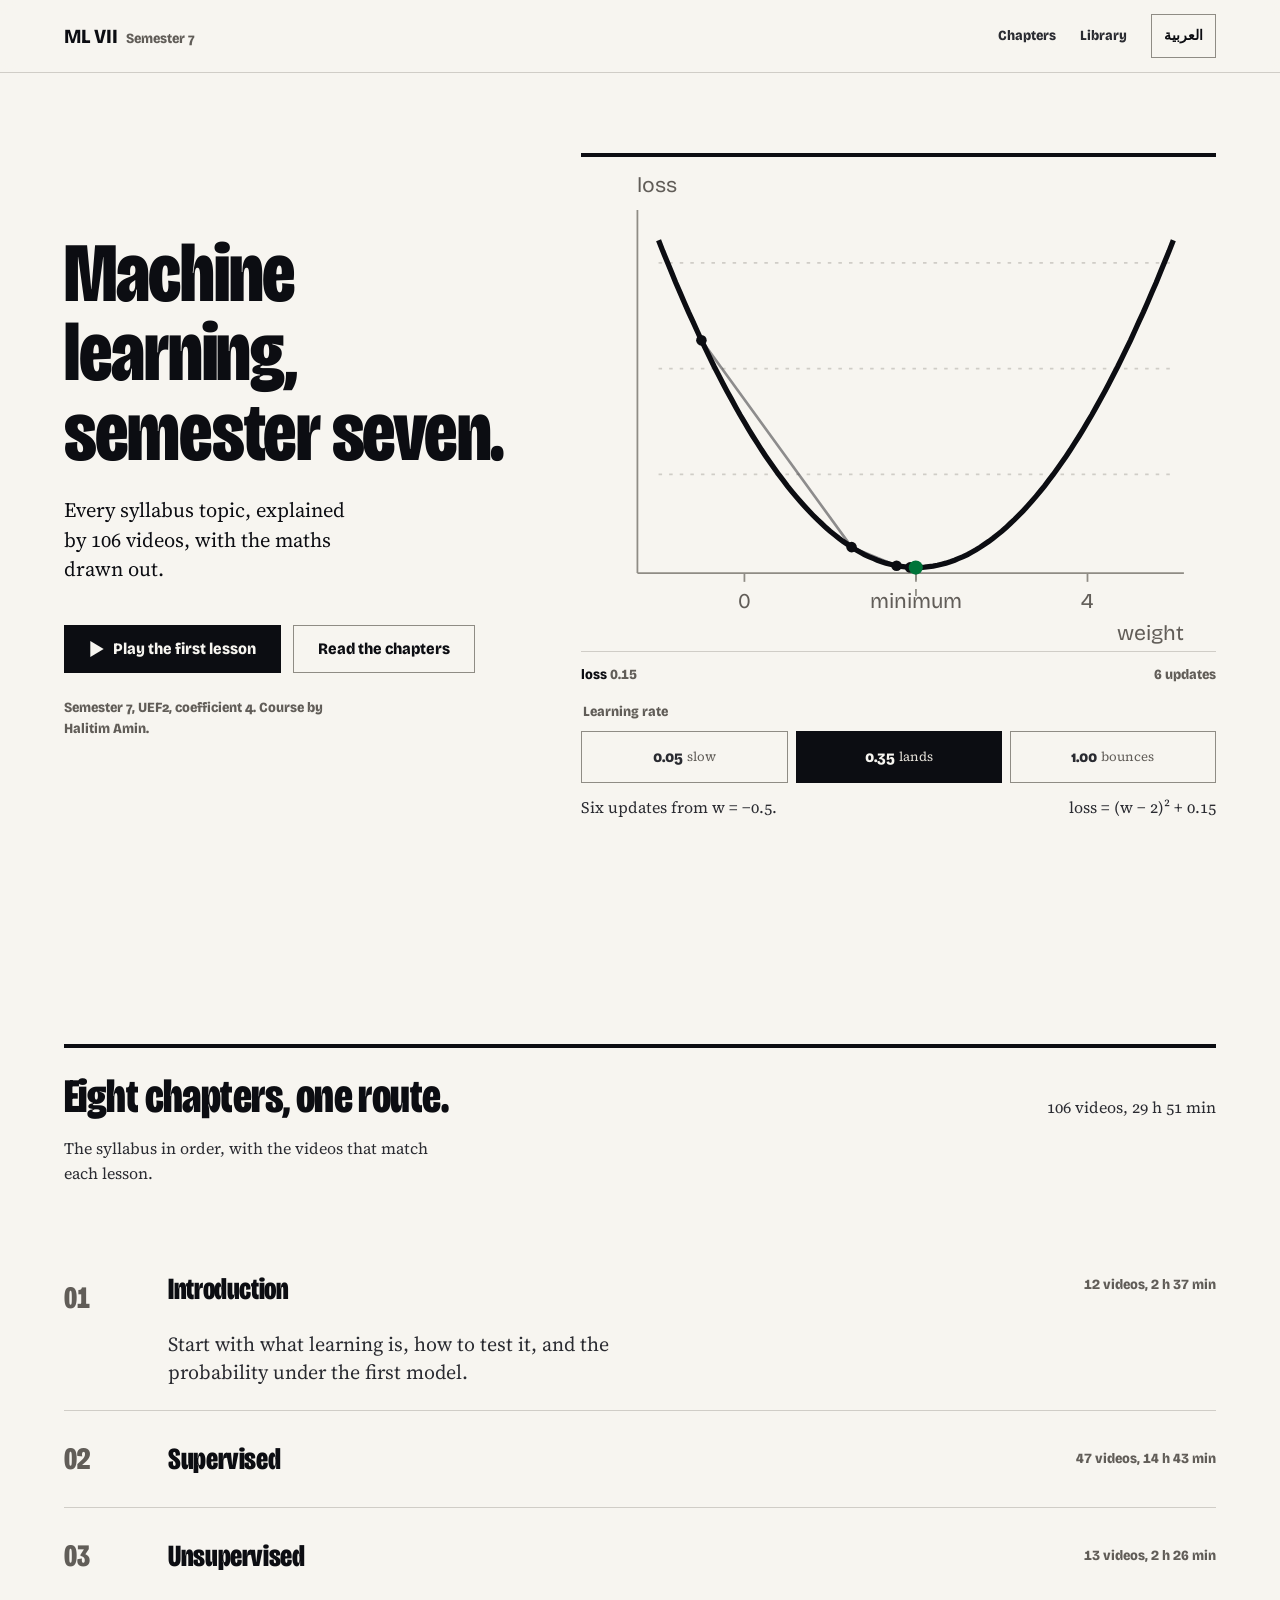
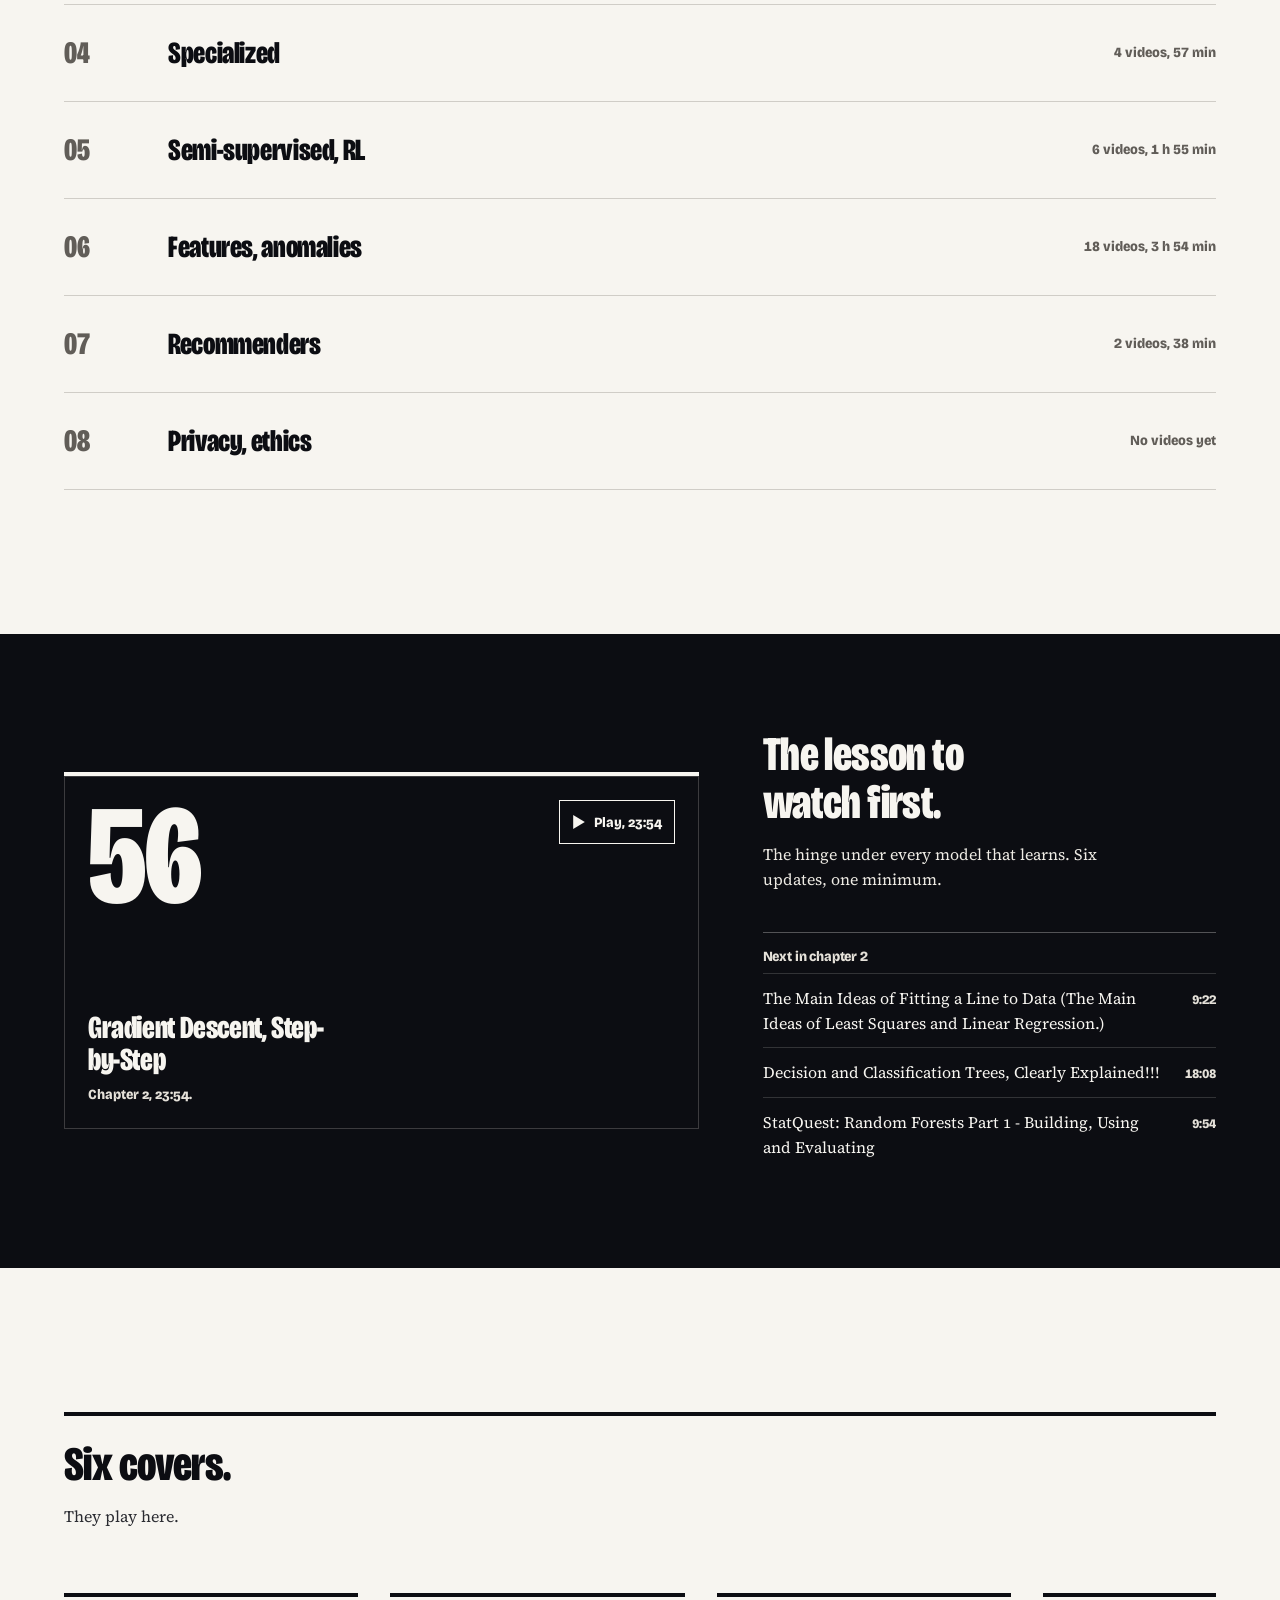
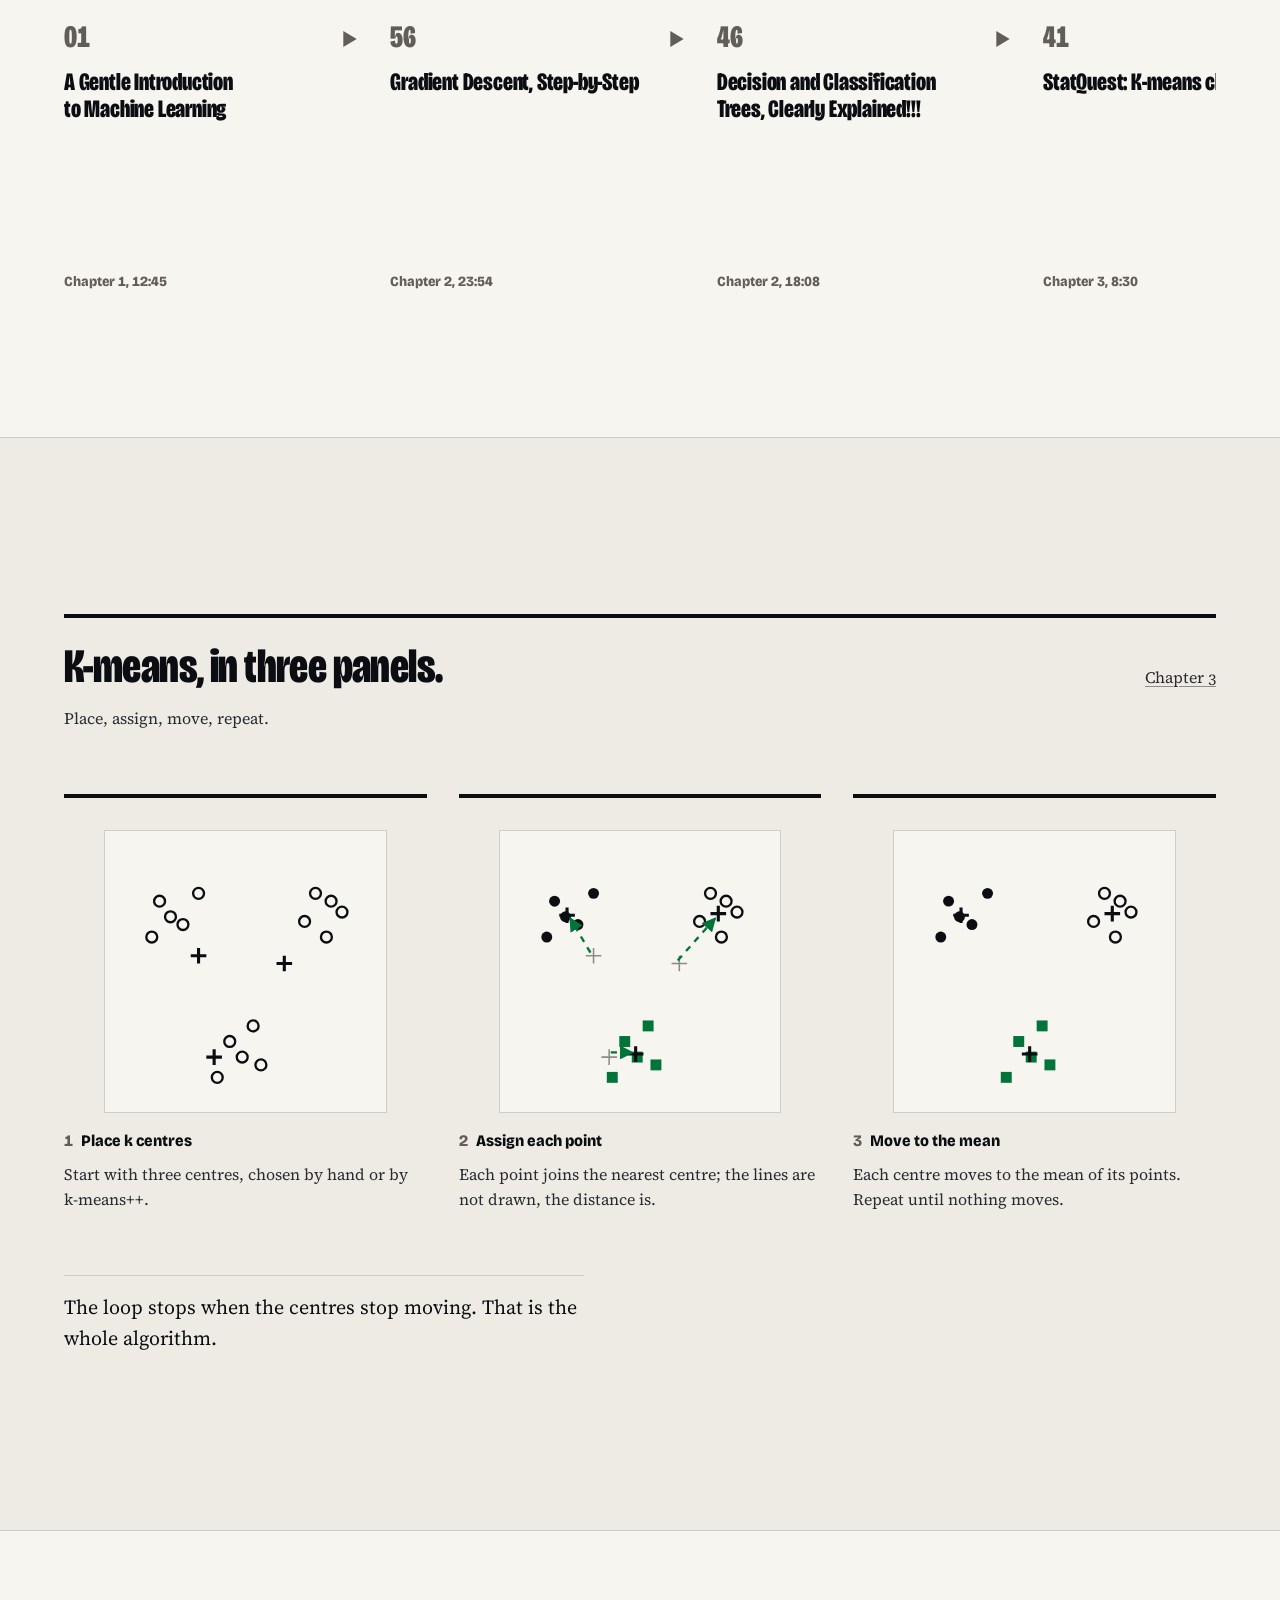
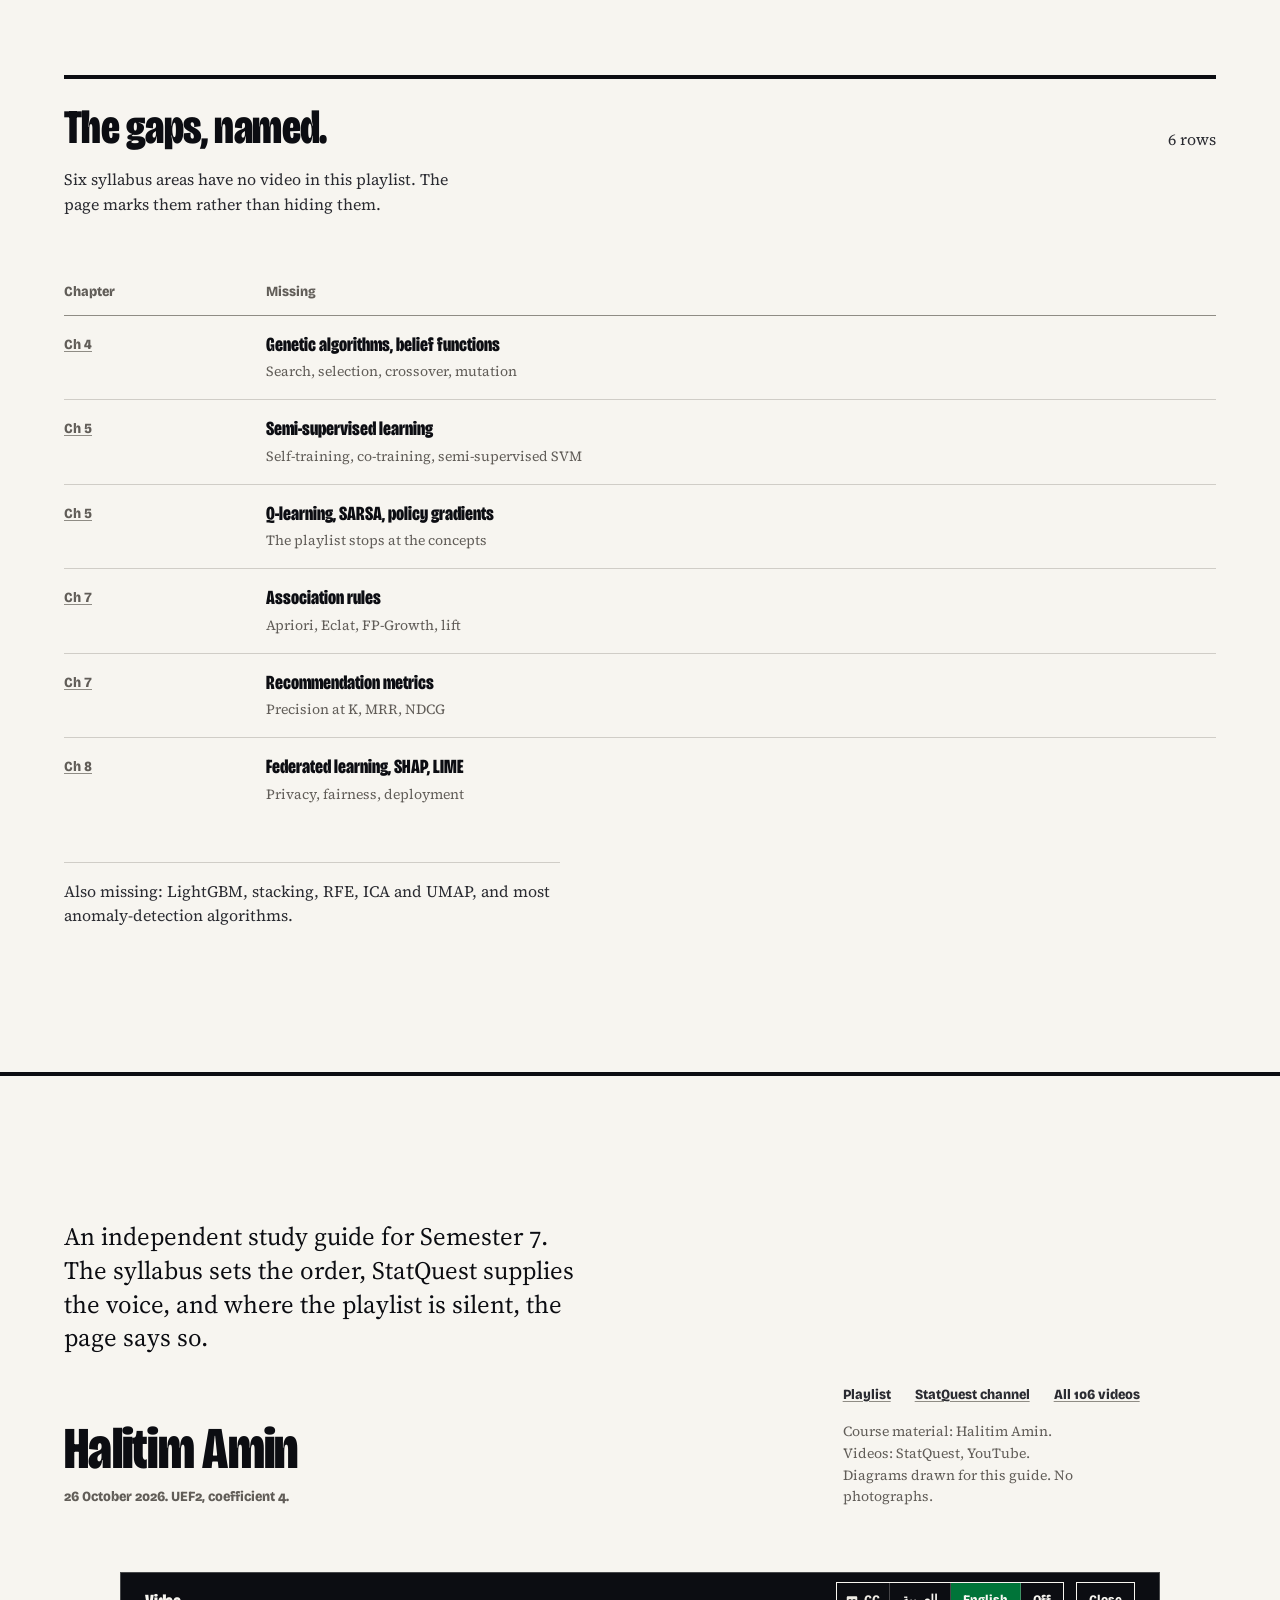
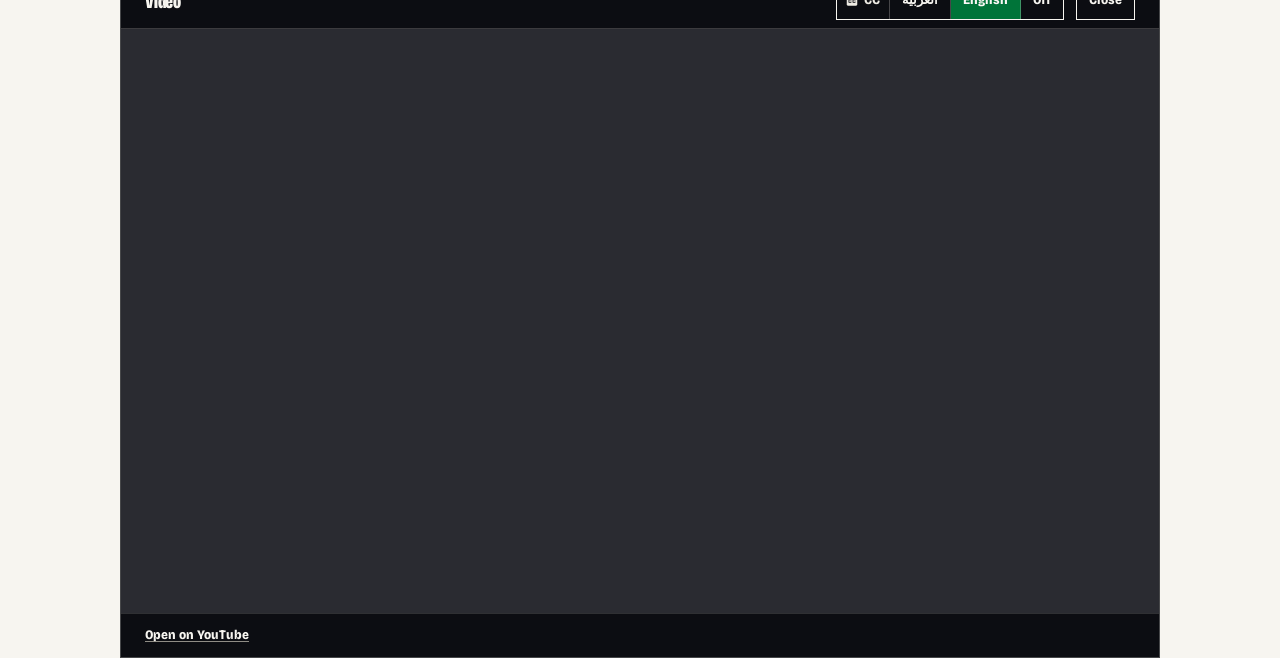
==== commit a95889f0: "Add Arabic and English caption switching to video player and refine modal styling" ====
--- a/index.html
+++ b/index.html
@@ -373,7 +373,18 @@
   <dialog class="player" id="player" aria-labelledby="player-title">
     <div class="player__bar">
       <h2 id="player-title">Video</h2>
-      <form method="dialog"><button class="player__close" type="submit" data-ar="إغلاق">Close</button></form>
+      <div class="player__actions">
+        <div class="player__captions" role="group" aria-label="Caption language" data-ar-aria="لغة الترجمة المصاحبة">
+          <span class="player__captions-label">
+            <svg viewBox="0 0 24 24" width="14" height="14" aria-hidden="true" focusable="false"><path d="M19 4H5c-1.11 0-2 .9-2 2v12c0 1.1.89 2 2 2h14c1.1 0 2-.9 2-2V6c0-1.1-.9-2-2-2zm-8 7H9.5v-.5h-2v3h2V13H11v1c0 .55-.45 1-1 1H7c-.55 0-1-.45-1-1v-4c0-.55.45-1 1-1h3c.55 0 1 .45 1 1v1zm7 0h-1.5v-.5h-2v3h2V13H18v1c0 .55-.45 1-1 1h-3c-.55 0-1-.45-1-1v-4c0-.55.45-1 1-1h3c.55 0 1 .45 1 1v1z"/></svg>
+            <span class="captions-text" data-ar="الترجمة">CC</span>
+          </span>
+          <button type="button" class="caption-btn" data-caption-lang="ar" aria-pressed="false" data-ar="العربية">العربية</button>
+          <button type="button" class="caption-btn" data-caption-lang="en" aria-pressed="false" data-ar="الإنجليزية">English</button>
+          <button type="button" class="caption-btn" data-caption-lang="off" aria-pressed="false" data-ar="إيقاف">Off</button>
+        </div>
+        <form method="dialog"><button class="player__close" type="submit" data-ar="إغلاق">Close</button></form>
+      </div>
     </div>
     <div class="player__frame" id="player-frame"></div>
     <div class="player__foot">
--- a/assets/site.css
+++ b/assets/site.css
@@ -795,41 +795,172 @@
 
 /* ---------- dialog ---------- */
 .player {
-  width: min(94vw, 1080px);
+  width: min(94vw, calc((92dvh - 110px) * 16 / 9), 1040px);
   max-width: none;
-  max-height: 92dvh;
+  max-height: 94dvh;
   padding: 0;
-  border: 0;
+  border: var(--rule-hair) solid color-mix(in oklab, var(--color-paper) 25%, transparent);
+  border-radius: 0;
   background: var(--color-ink);
   color: var(--color-paper);
-  overflow: auto;
-}
+  overflow: hidden !important;
+  display: flex;
+  flex-direction: column;
+  scrollbar-width: none;
+}
+.player::-webkit-scrollbar { display: none; width: 0; height: 0; }
 .player::backdrop { background: color-mix(in oklab, var(--color-ink) 84%, transparent); }
 body.is-playing { overflow: hidden; }
-.player__bar { display: flex; align-items: flex-start; justify-content: space-between; gap: var(--space-md); padding: var(--space-md) var(--space-lg); border-bottom: var(--rule-hair) solid color-mix(in oklab, var(--color-paper) 20%, transparent); }
-.player__bar h2 { color: var(--color-paper); font-size: var(--text-xl); line-height: 1.1; max-width: 28ch; }
+.player__bar {
+  display: flex;
+  align-items: center;
+  justify-content: space-between;
+  gap: var(--space-md);
+  padding: var(--space-xs) var(--space-lg);
+  min-height: 56px;
+  border-bottom: var(--rule-hair) solid color-mix(in oklab, var(--color-paper) 20%, transparent);
+  flex-shrink: 0;
+}
+.player__bar h2 {
+  color: var(--color-paper);
+  font-size: var(--text-lg);
+  line-height: 1.2;
+  margin: 0;
+  overflow: hidden;
+  text-overflow: ellipsis;
+  white-space: nowrap;
+}
+.player__actions {
+  display: flex;
+  align-items: center;
+  gap: var(--space-sm);
+  flex-shrink: 0;
+}
+.player__captions {
+  display: inline-flex;
+  align-items: stretch;
+  border: var(--rule-hair) solid var(--color-paper);
+  background: transparent;
+  height: 38px;
+  box-sizing: border-box;
+}
+.player__captions-label {
+  display: inline-flex;
+  align-items: center;
+  gap: 5px;
+  padding: 0 var(--space-xs);
+  color: var(--color-paper-2);
+  font-family: var(--font-display);
+  font-variation-settings: var(--label-settings);
+  font-weight: 800;
+  font-size: var(--text-xs);
+  letter-spacing: 0.04em;
+  border-inline-end: var(--rule-hair) solid color-mix(in oklab, var(--color-paper) 25%, transparent);
+  user-select: none;
+}
+.player__captions-label svg {
+  width: 14px;
+  height: 14px;
+  fill: currentColor;
+  flex-shrink: 0;
+}
+.caption-btn {
+  appearance: none;
+  -webkit-appearance: none;
+  display: inline-flex;
+  align-items: center;
+  justify-content: center;
+  height: 100%;
+  padding: 0 var(--space-sm);
+  background: transparent;
+  color: var(--color-paper);
+  border: 0;
+  border-inline-end: var(--rule-hair) solid color-mix(in oklab, var(--color-paper) 25%, transparent);
+  border-radius: 0;
+  cursor: pointer;
+  font-family: var(--font-display);
+  font-variation-settings: var(--label-settings);
+  font-size: var(--text-xs);
+  font-weight: 800;
+  white-space: nowrap;
+  outline: none;
+  transition: background var(--dur-micro) var(--ease-out), color var(--dur-micro) var(--ease-out);
+}
+.caption-btn:last-child {
+  border-inline-end: 0;
+}
+.caption-btn:hover {
+  background: color-mix(in oklab, var(--color-paper) 15%, transparent);
+  color: var(--color-paper);
+}
+.caption-btn.is-active,
+.caption-btn[aria-pressed="true"] {
+  background: var(--color-accent);
+  color: var(--color-accent-ink);
+  font-weight: 800;
+}
+html[lang="ar"] .caption-btn {
+  font-family: var(--font-arabic);
+  font-weight: 700;
+}
+html[lang="ar"] .player__captions-label {
+  font-family: var(--font-arabic);
+}
 .player__close {
   display: inline-flex;
   align-items: center;
-  gap: var(--space-xs);
-  min-height: 44px;
+  justify-content: center;
+  height: 38px;
+  min-height: 38px;
   padding: 0 var(--space-sm);
   border: var(--rule-hair) solid var(--color-paper);
+  border-radius: 0;
   background: transparent;
   color: var(--color-paper);
   font-family: var(--font-display);
   font-variation-settings: var(--label-settings);
   font-weight: 800;
-  font-size: var(--text-sm);
+  font-size: var(--text-xs);
   cursor: pointer;
   white-space: nowrap;
+  outline: none;
+  transition: border-color var(--dur-micro) var(--ease-out), color var(--dur-micro) var(--ease-out);
 }
 .player__close:hover { color: var(--color-accent); border-color: var(--color-accent); }
-.player__frame { aspect-ratio: 16 / 9; background: var(--color-ink-2); }
+.player__frame {
+  aspect-ratio: 16 / 9;
+  background: var(--color-ink-2);
+  flex: 1 1 auto;
+  min-height: 0;
+}
 .player__frame iframe { width: 100%; height: 100%; border: 0; display: block; }
-.player__foot { display: flex; flex-wrap: wrap; align-items: baseline; justify-content: space-between; gap: var(--space-sm) var(--space-lg); padding: var(--space-md) var(--space-lg) var(--space-lg); }
-.player__note { max-width: 56ch; color: var(--color-paper-2); font-size: var(--text-md); }
-.player__foot a { color: var(--color-paper); font-family: var(--font-display); font-variation-settings: var(--label-settings); font-weight: 800; font-size: var(--text-sm); }
+.player__foot {
+  display: flex;
+  align-items: center;
+  justify-content: space-between;
+  gap: var(--space-md);
+  padding: var(--space-xs) var(--space-lg);
+  min-height: 44px;
+  flex-shrink: 0;
+  border-top: var(--rule-hair) solid color-mix(in oklab, var(--color-paper) 15%, transparent);
+}
+.player__note {
+  max-width: 60ch;
+  color: var(--color-paper-2);
+  font-size: var(--text-sm);
+  margin: 0;
+  overflow: hidden;
+  text-overflow: ellipsis;
+  white-space: nowrap;
+}
+.player__foot a {
+  color: var(--color-paper);
+  font-family: var(--font-display);
+  font-variation-settings: var(--label-settings);
+  font-weight: 800;
+  font-size: var(--text-xs);
+  white-space: nowrap;
+}
 .player__foot a:hover { color: var(--color-accent); }
 
 /* ---------- arabic ---------- */
@@ -939,10 +1070,16 @@
   .gaps__table td { padding: 0; border: 0; }
   .gaps__table td + td { margin-top: var(--space-xs); }
   .gaps__table td::before { content: attr(data-label) ": "; color: var(--color-muted); font-family: var(--font-display); font-variation-settings: var(--label-settings); font-weight: 800; font-size: var(--text-xs); }
-  .player { width: 100%; max-height: 100dvh; }
-  .player__bar { padding: var(--space-sm) var(--space-md); }
-  .player__bar h2 { font-size: var(--text-lg); }
-  .player__foot { padding: var(--space-md); }
+  .player { width: 100%; max-height: 100dvh; overflow: hidden !important; }
+  .player__bar { padding: var(--space-xs) var(--space-sm); flex-direction: row; align-items: center; justify-content: space-between; gap: var(--space-xs); min-height: 48px; }
+  .player__bar h2 { font-size: var(--text-md); max-width: 14ch; }
+  .player__actions { gap: var(--space-2xs); }
+  .player__captions { height: 32px; }
+  .player__captions-label { font-size: 0.7rem; padding: 0 var(--space-2xs); gap: 3px; }
+  .caption-btn { height: 100%; padding: 0 var(--space-2xs); font-size: 0.7rem; }
+  .player__close { height: 32px; min-height: 32px; padding: 0 var(--space-xs); font-size: 0.7rem; }
+  .player__foot { padding: var(--space-xs) var(--space-sm); min-height: 38px; }
+  .player__note { display: none; }
   .descent__control label { padding: var(--space-2xs) var(--space-xs); }
 }
 @media (max-width: 40rem) {
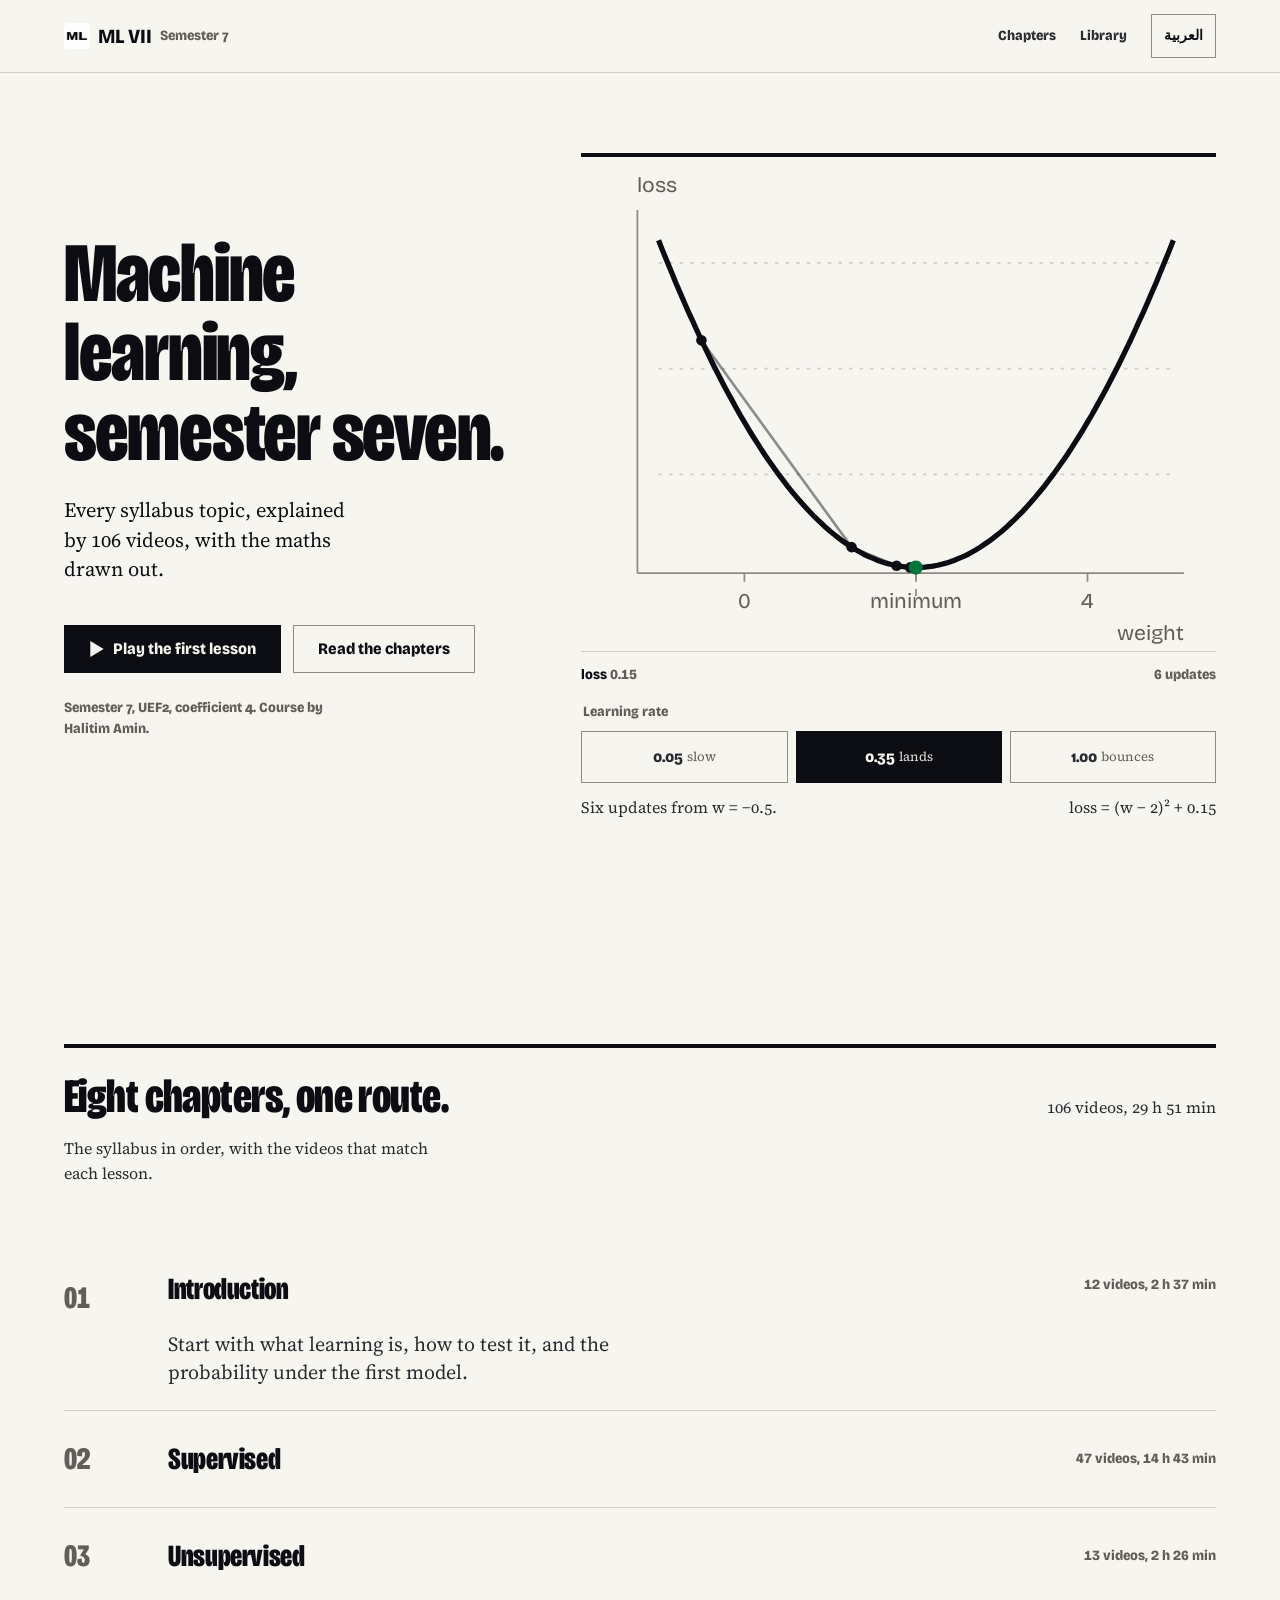
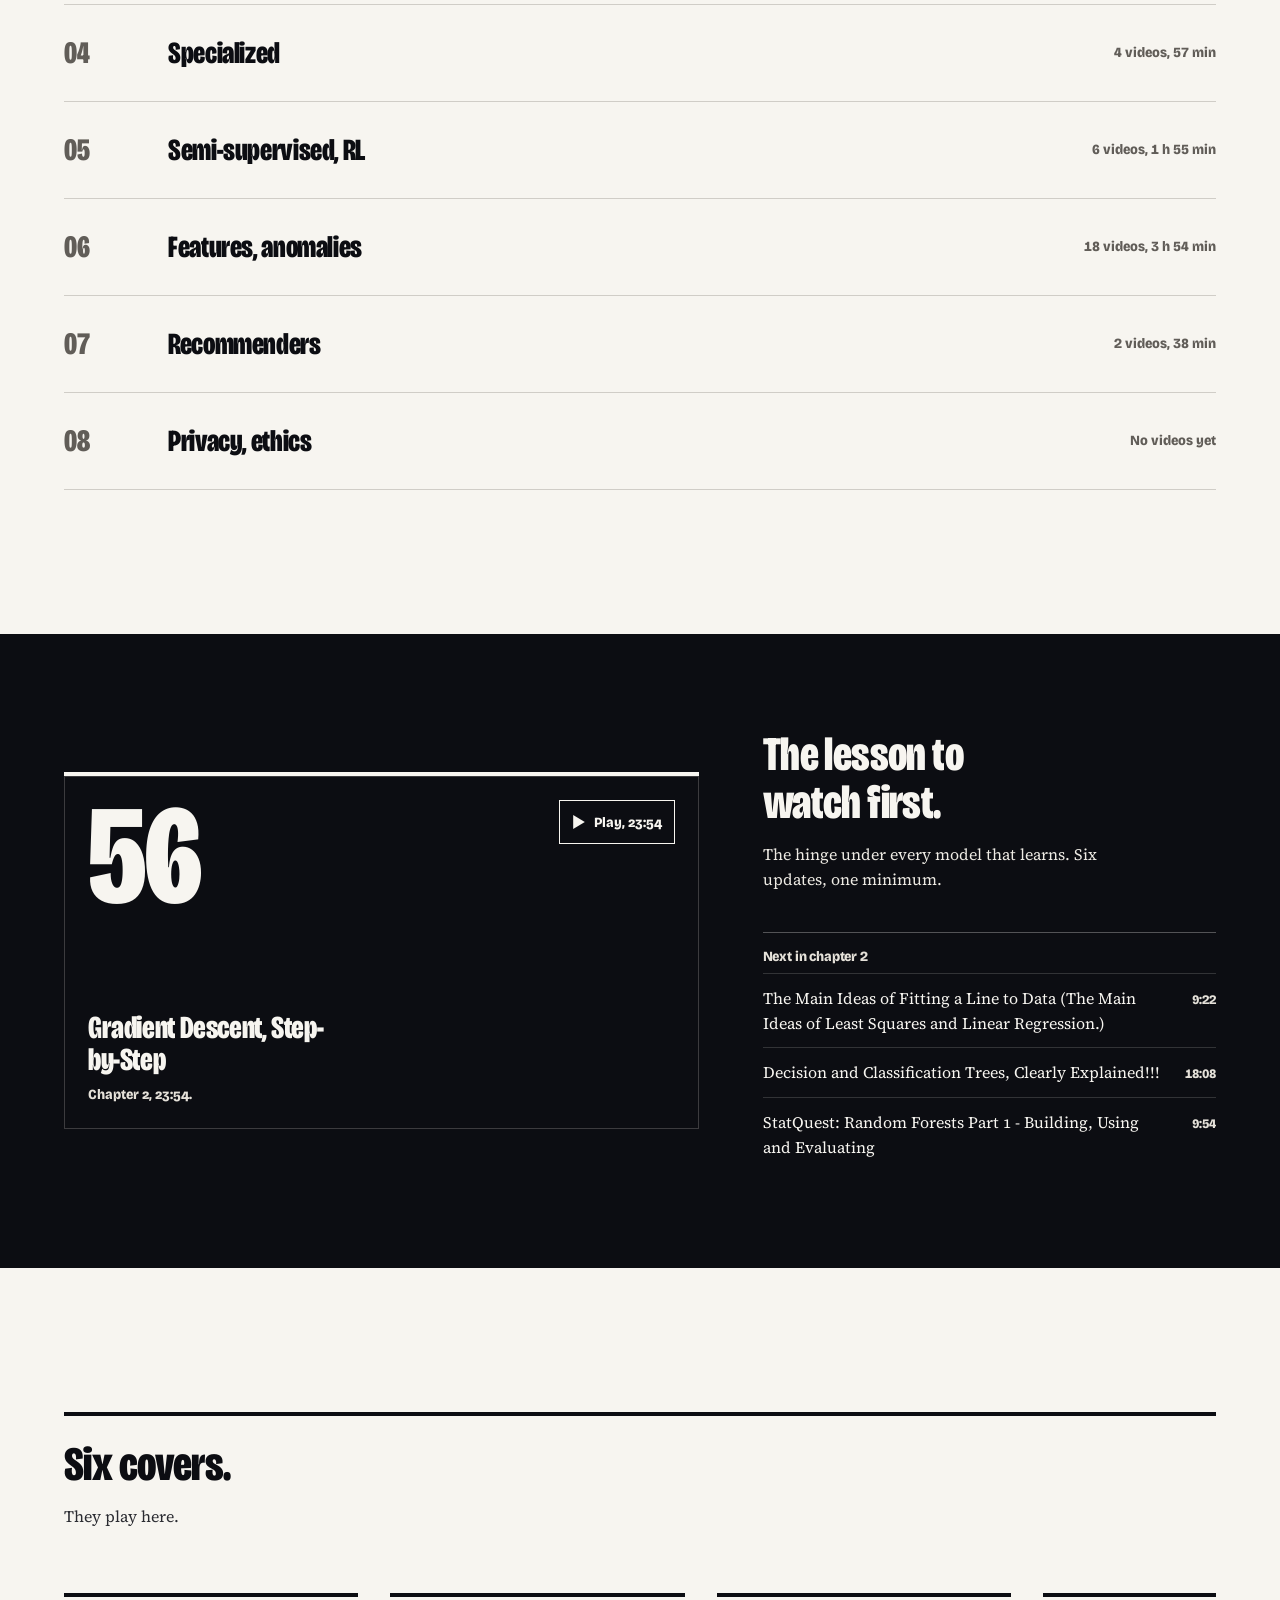
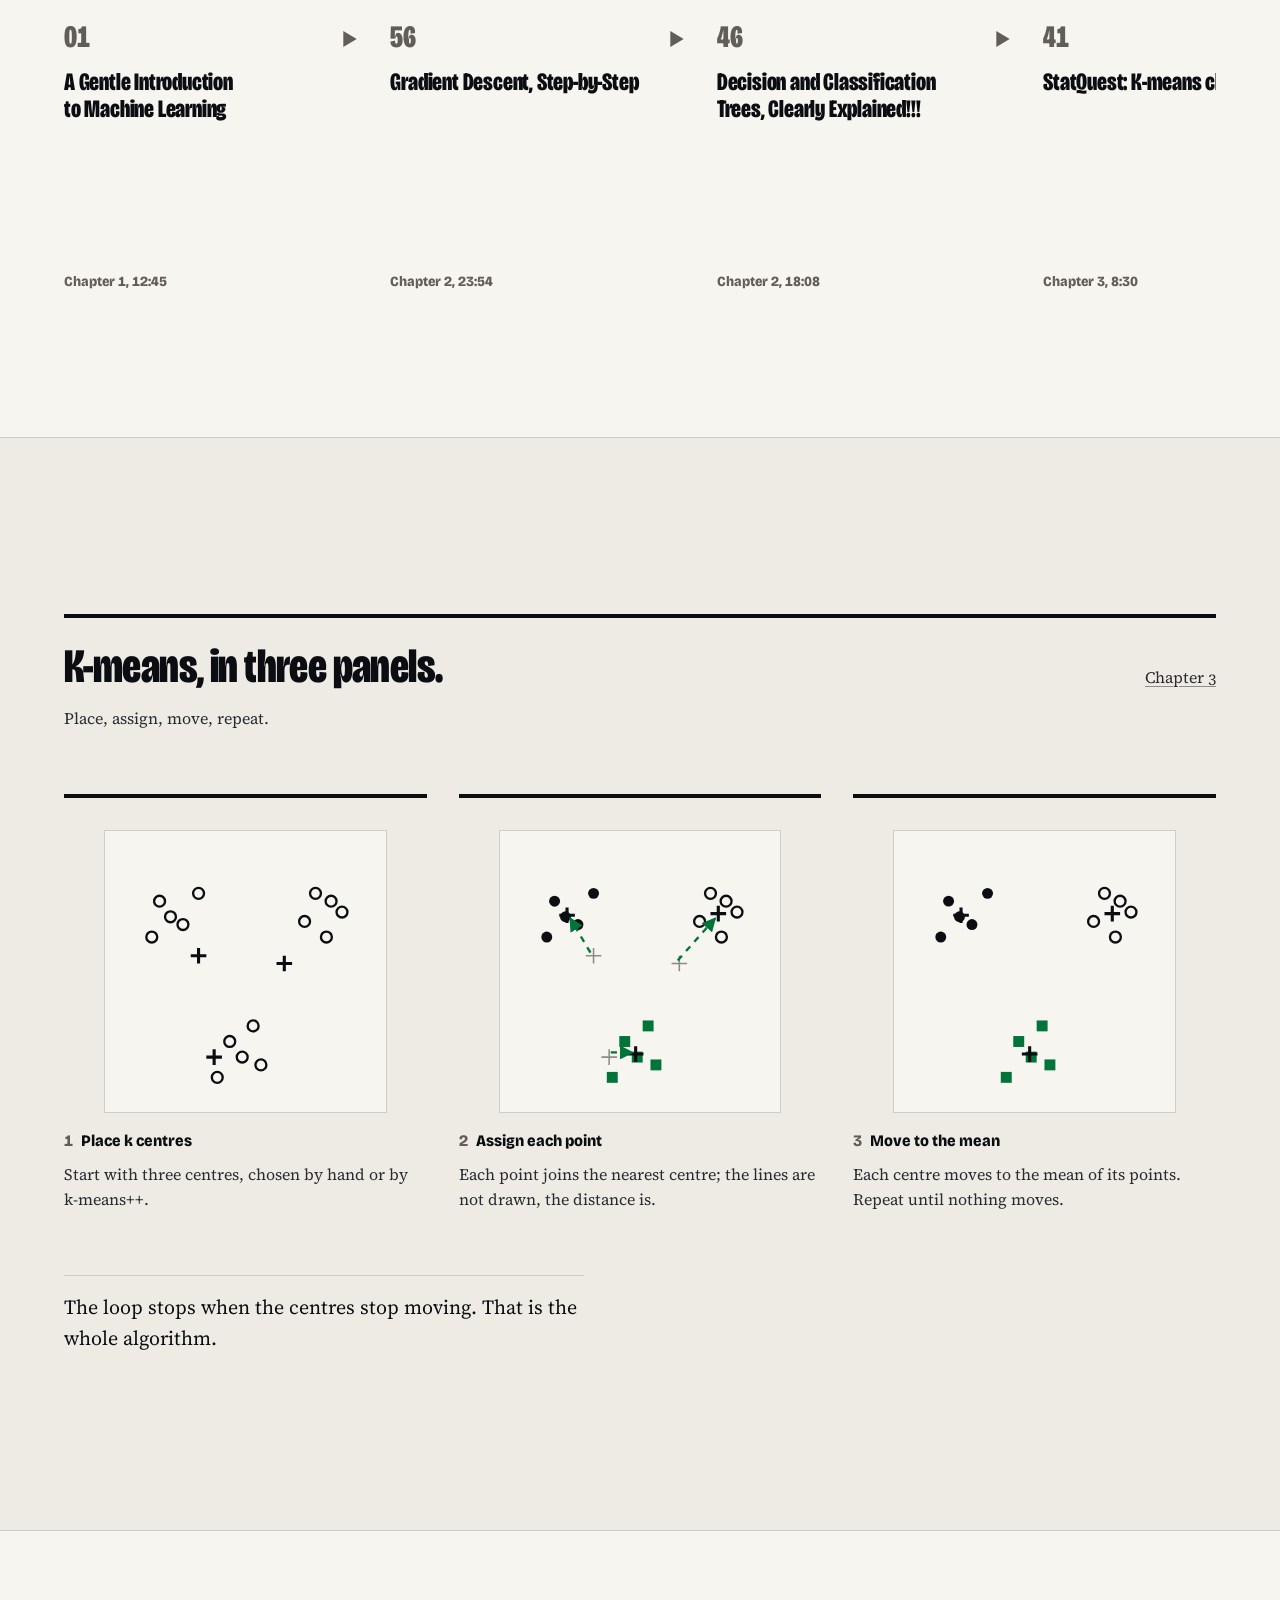
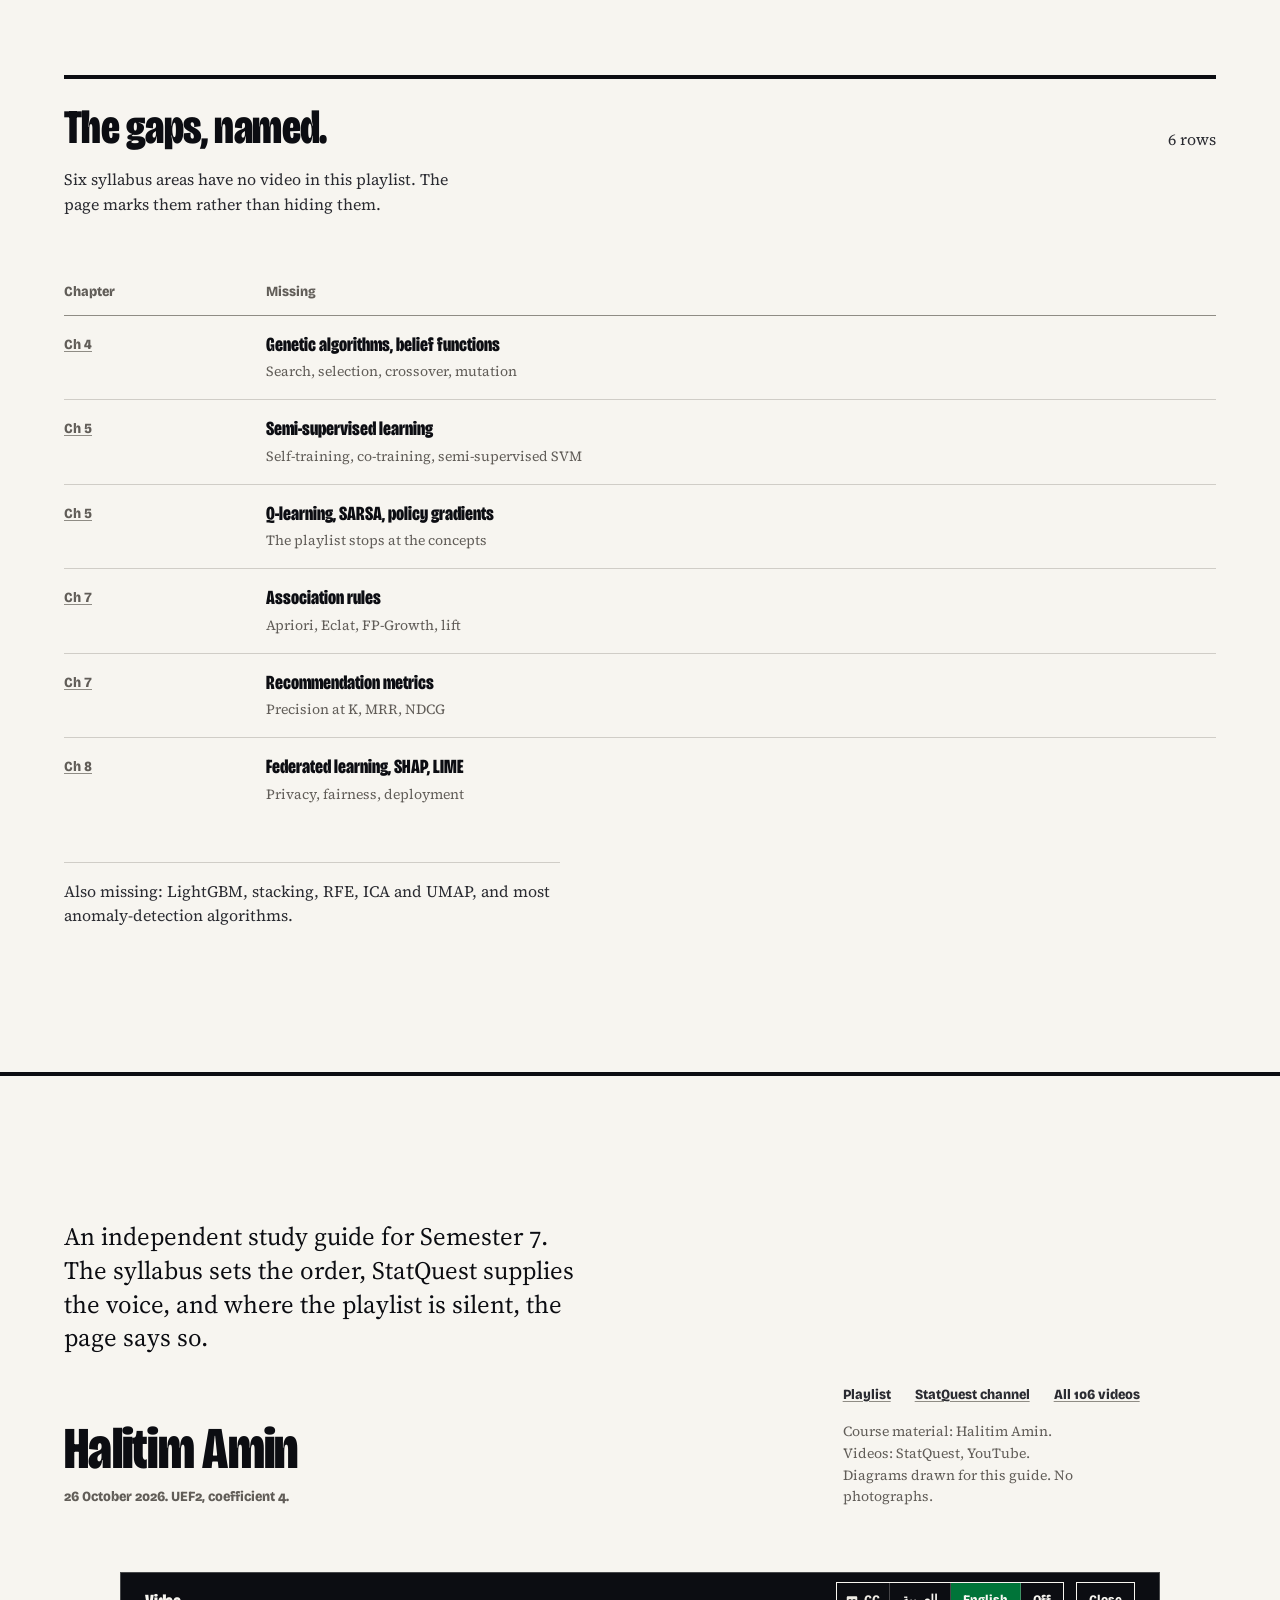
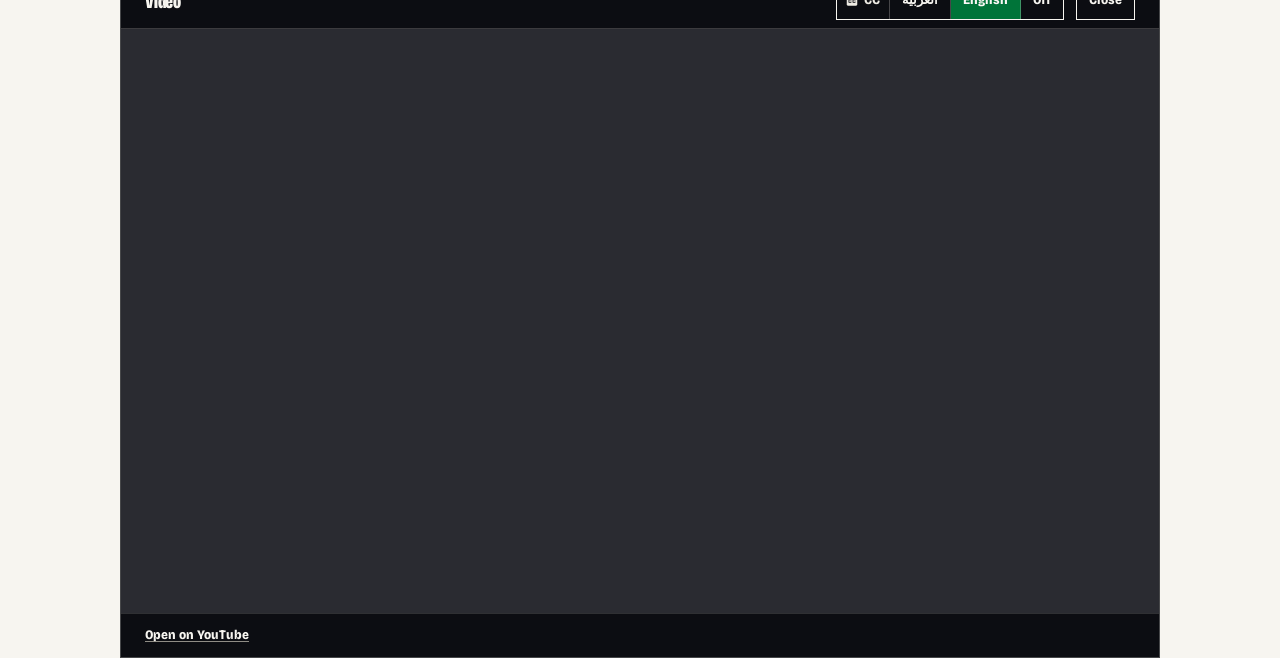
==== commit 9d7a7d73: "Update website logo and add custom ML favicons" ====
--- a/index.html
+++ b/index.html
@@ -6,9 +6,14 @@
   <title data-ar="تعلّم الآلة، السداسي السابع · ML VII">Machine learning, semester seven · ML VII</title>
   <meta name="description" content="A bilingual study guide to the Semester 7 machine learning syllabus: 106 StatQuest videos mapped to eight chapters, with the maths drawn out." data-ar-content="دليل دراسة ثنائي اللغة لمقرر تعلّم الآلة في السداسي السابع: 106 فيديوهات من StatQuest مرتبطة بثمانية فصول، والرياضيات مرسومة.">
   <meta name="author" content="Halitim Amin">
+  <link rel="icon" href="favicon.ico" sizes="any">
+  <link rel="icon" type="image/png" sizes="32x32" href="assets/favicon-32x32.png">
+  <link rel="icon" type="image/png" sizes="16x16" href="assets/favicon-16x16.png">
+  <link rel="apple-touch-icon" href="assets/apple-touch-icon.png">
   <meta property="og:type" content="website">
   <meta property="og:title" content="Machine learning, semester seven · ML VII" data-ar-content="تعلّم الآلة، السداسي السابع · ML VII">
   <meta property="og:description" content="A bilingual study guide to the Semester 7 machine learning syllabus: 106 StatQuest videos mapped to eight chapters, with the maths drawn out." data-ar-content="دليل دراسة ثنائي اللغة لمقرر تعلّم الآلة في السداسي السابع: 106 فيديوهات من StatQuest مرتبطة بثمانية فصول، والرياضيات مرسومة.">
+  <meta property="og:image" content="assets/logo.png">
   <meta property="og:locale" content="en_DZ">
   <script>
     (function(){var d=document.documentElement;d.classList.remove('no-js');d.classList.add('js');try{var l=localStorage.getItem('ml7-lang');if(l==='ar'){d.lang='ar';d.dir='rtl';}}catch(e){}})();
@@ -22,7 +27,10 @@
   <a class="skip" href="#main" data-ar="تجاوز إلى المحتوى">Skip to content</a>
   <header class="site-nav">
     <div class="container site-nav__inner">
-      <a class="wordmark" href="index.html">ML VII <span data-ar="السداسي 7" dir="auto">Semester 7</span></a>
+      <a class="wordmark" href="index.html">
+        <img class="wordmark__logo" src="assets/logo.png" alt="ML" width="28" height="28">
+        ML VII <span data-ar="السداسي 7" dir="auto">Semester 7</span>
+      </a>
       <nav class="site-nav__links" aria-label="Primary" data-ar-aria="التنقل الرئيسي">
         <a href="index.html#chapters" data-ar="الفصول">Chapters</a>
         <a href="library.html" data-ar="المكتبة">Library</a>
--- a/assets/site.css
+++ b/assets/site.css
@@ -83,13 +83,21 @@
 }
 .wordmark {
   display: inline-flex;
-  align-items: baseline;
+  align-items: center;
   gap: var(--space-xs);
   color: var(--color-ink);
   font-size: var(--text-lg);
   line-height: 1;
   text-decoration: none;
   white-space: nowrap;
+}
+.wordmark__logo {
+  width: 26px;
+  height: 26px;
+  object-fit: contain;
+  border-radius: 4px;
+  display: inline-block;
+  flex-shrink: 0;
 }
 .wordmark span { color: var(--color-muted); font-size: var(--text-sm); }
 .site-nav__links { display: flex; align-items: center; gap: var(--space-lg); }
@@ -1113,3 +1121,26 @@
   html { scroll-behavior: auto; }
   *, *::before, *::after { transition-duration: 0.01ms !important; animation-duration: 0.01ms !important; animation-iteration-count: 1 !important; }
 }
+
+/* ---------- hide Netlify badge & drawer overlay ---------- */
+iframe[src*="netlify"],
+iframe[src*="badge"],
+iframe[title*="Netlify" i],
+netlify-badge,
+netlify-drawer,
+[data-netlify-badge],
+[data-netlify-drawer],
+[id*="netlify-badge" i],
+[class*="netlify-badge" i],
+[id*="netlify_badge" i],
+div:has(> a[href*="netlify.com"]),
+div:has(> iframe[src*="netlify"]) {
+  display: none !important;
+  visibility: hidden !important;
+  opacity: 0 !important;
+  pointer-events: none !important;
+  width: 0 !important;
+  height: 0 !important;
+  position: absolute !important;
+  left: -9999px !important;
+}
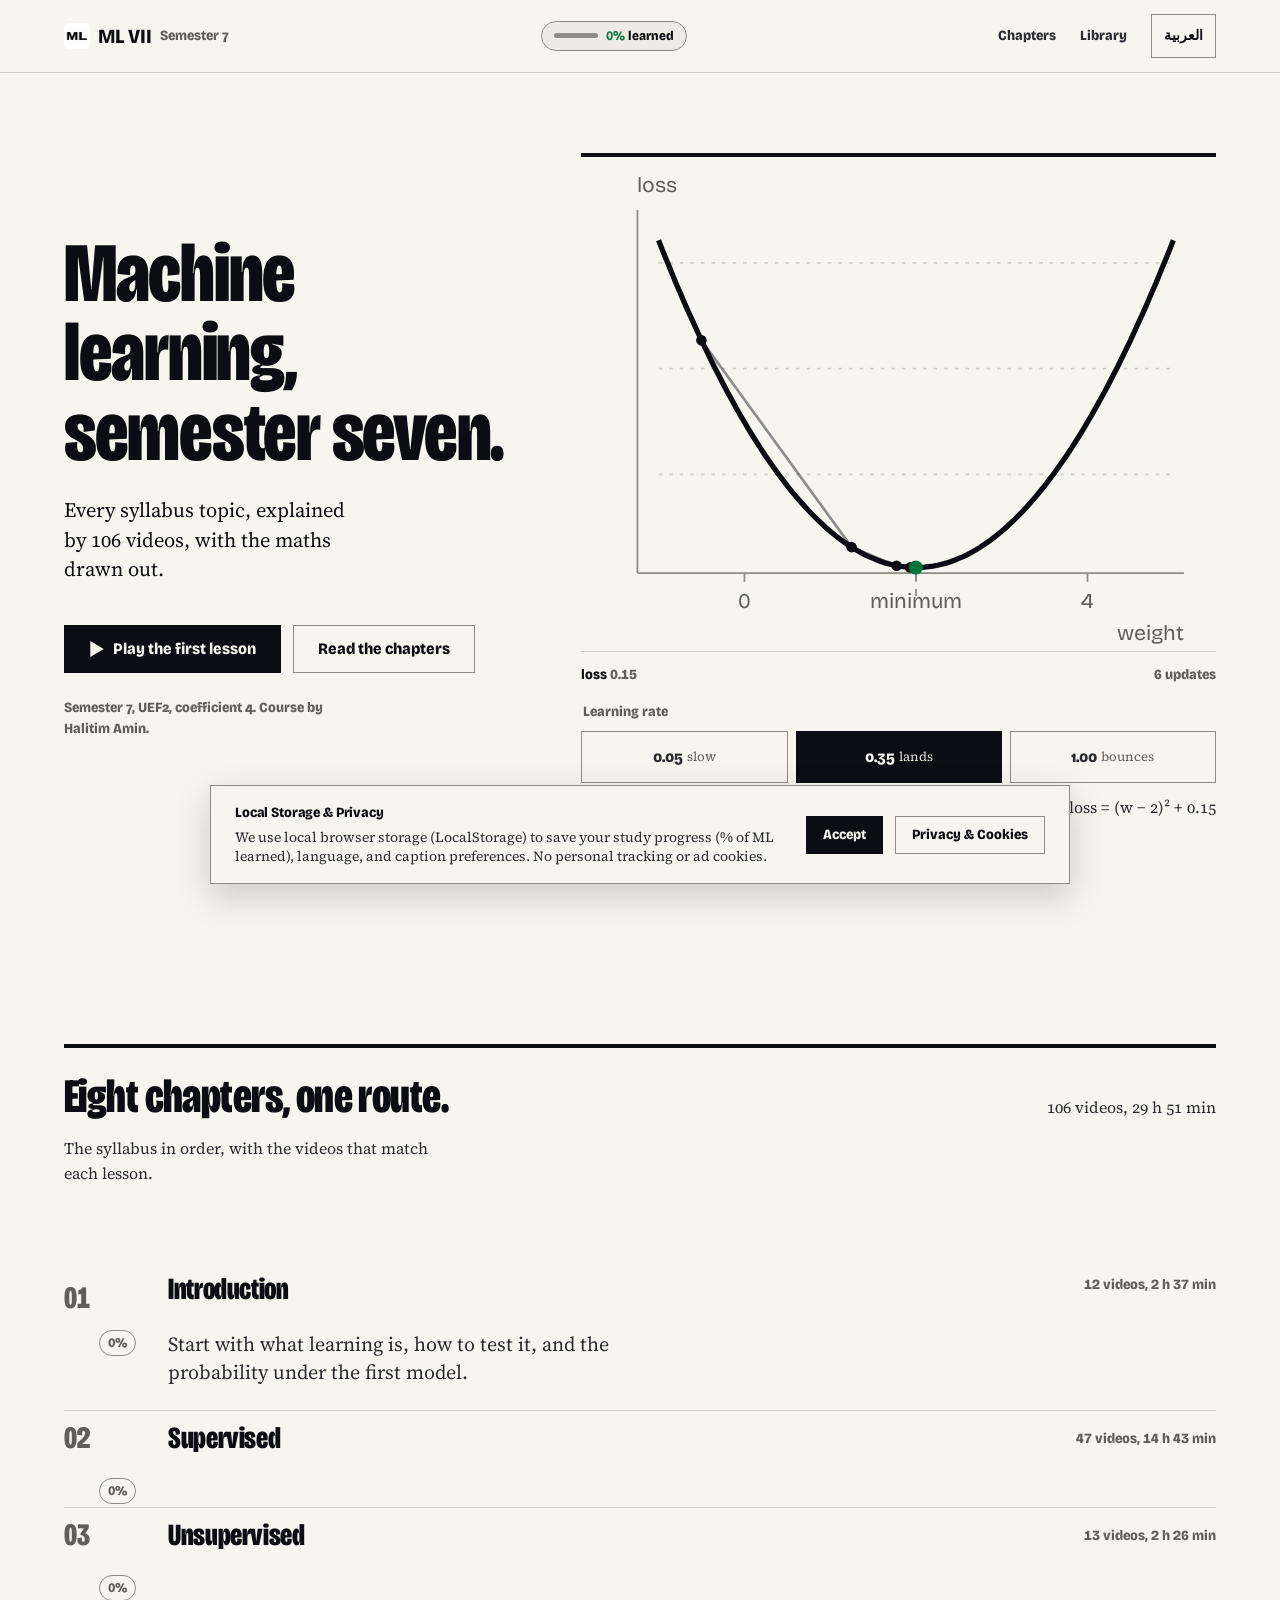
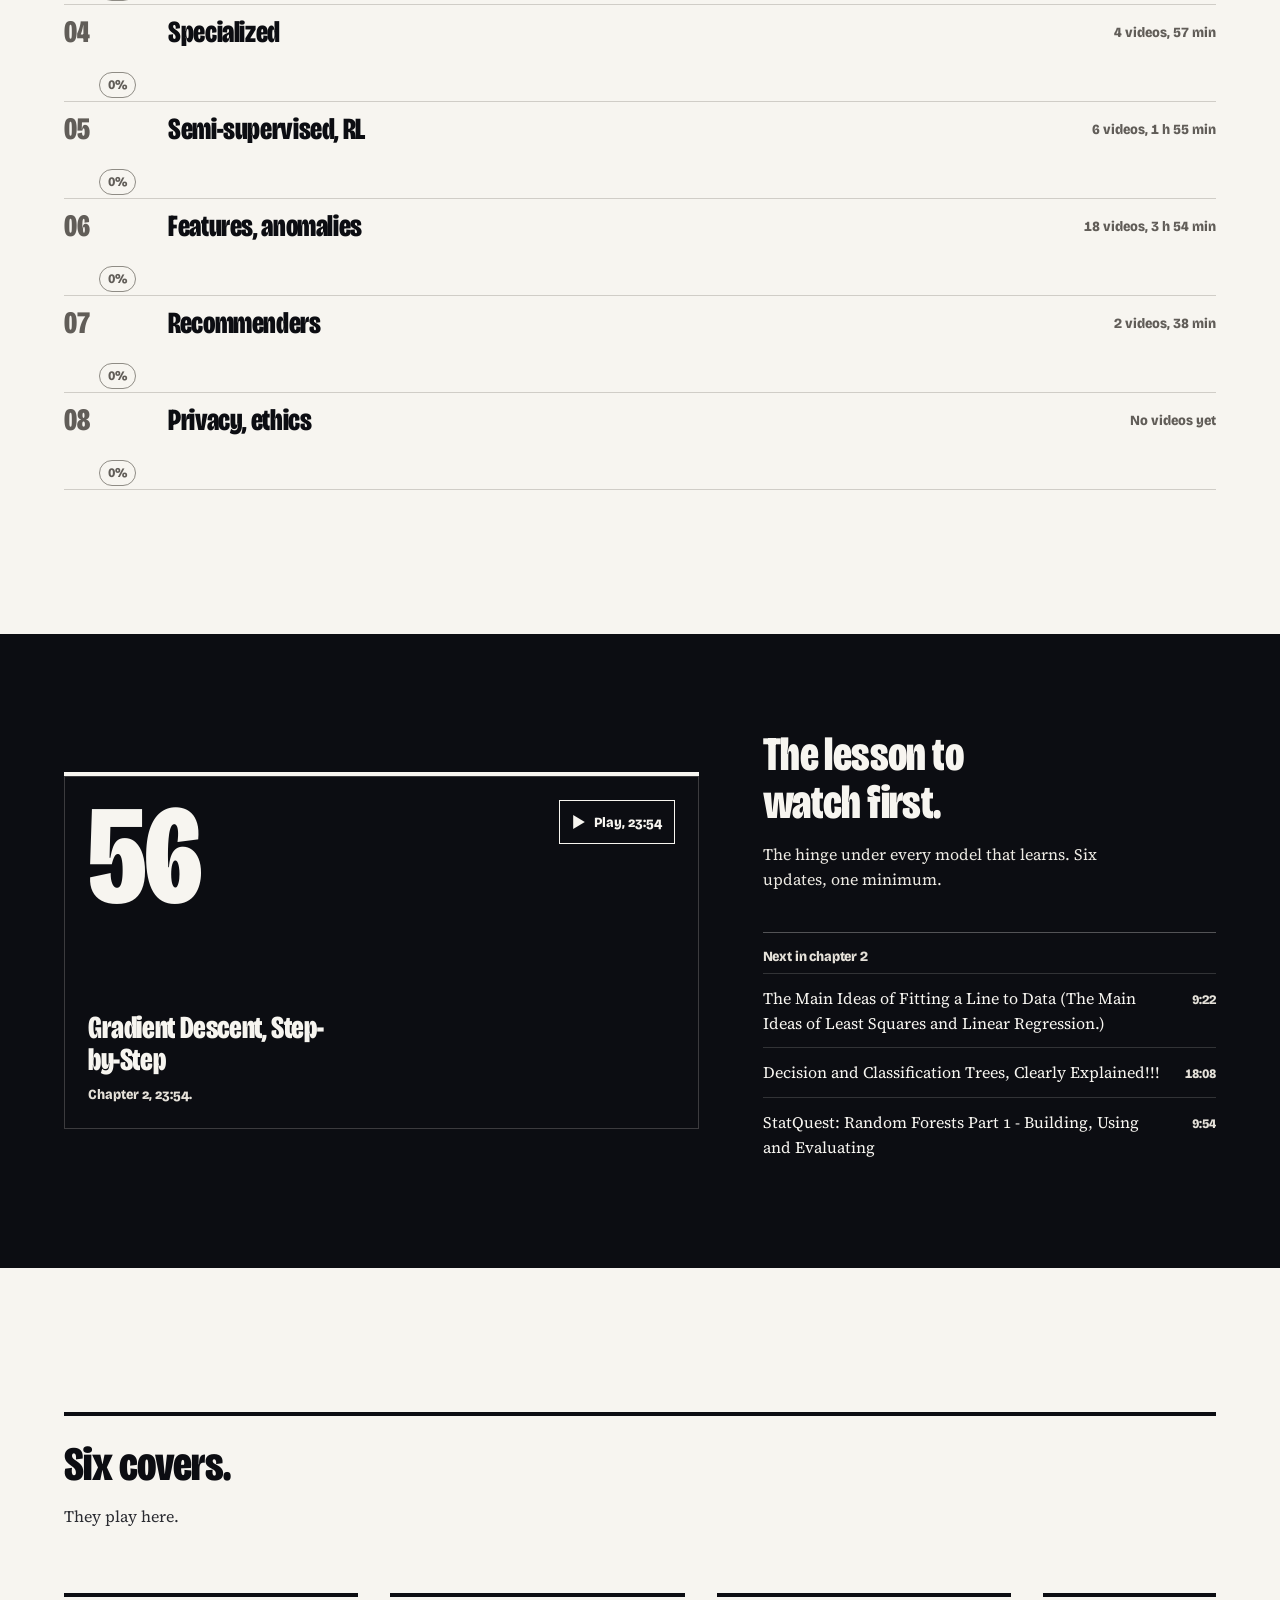
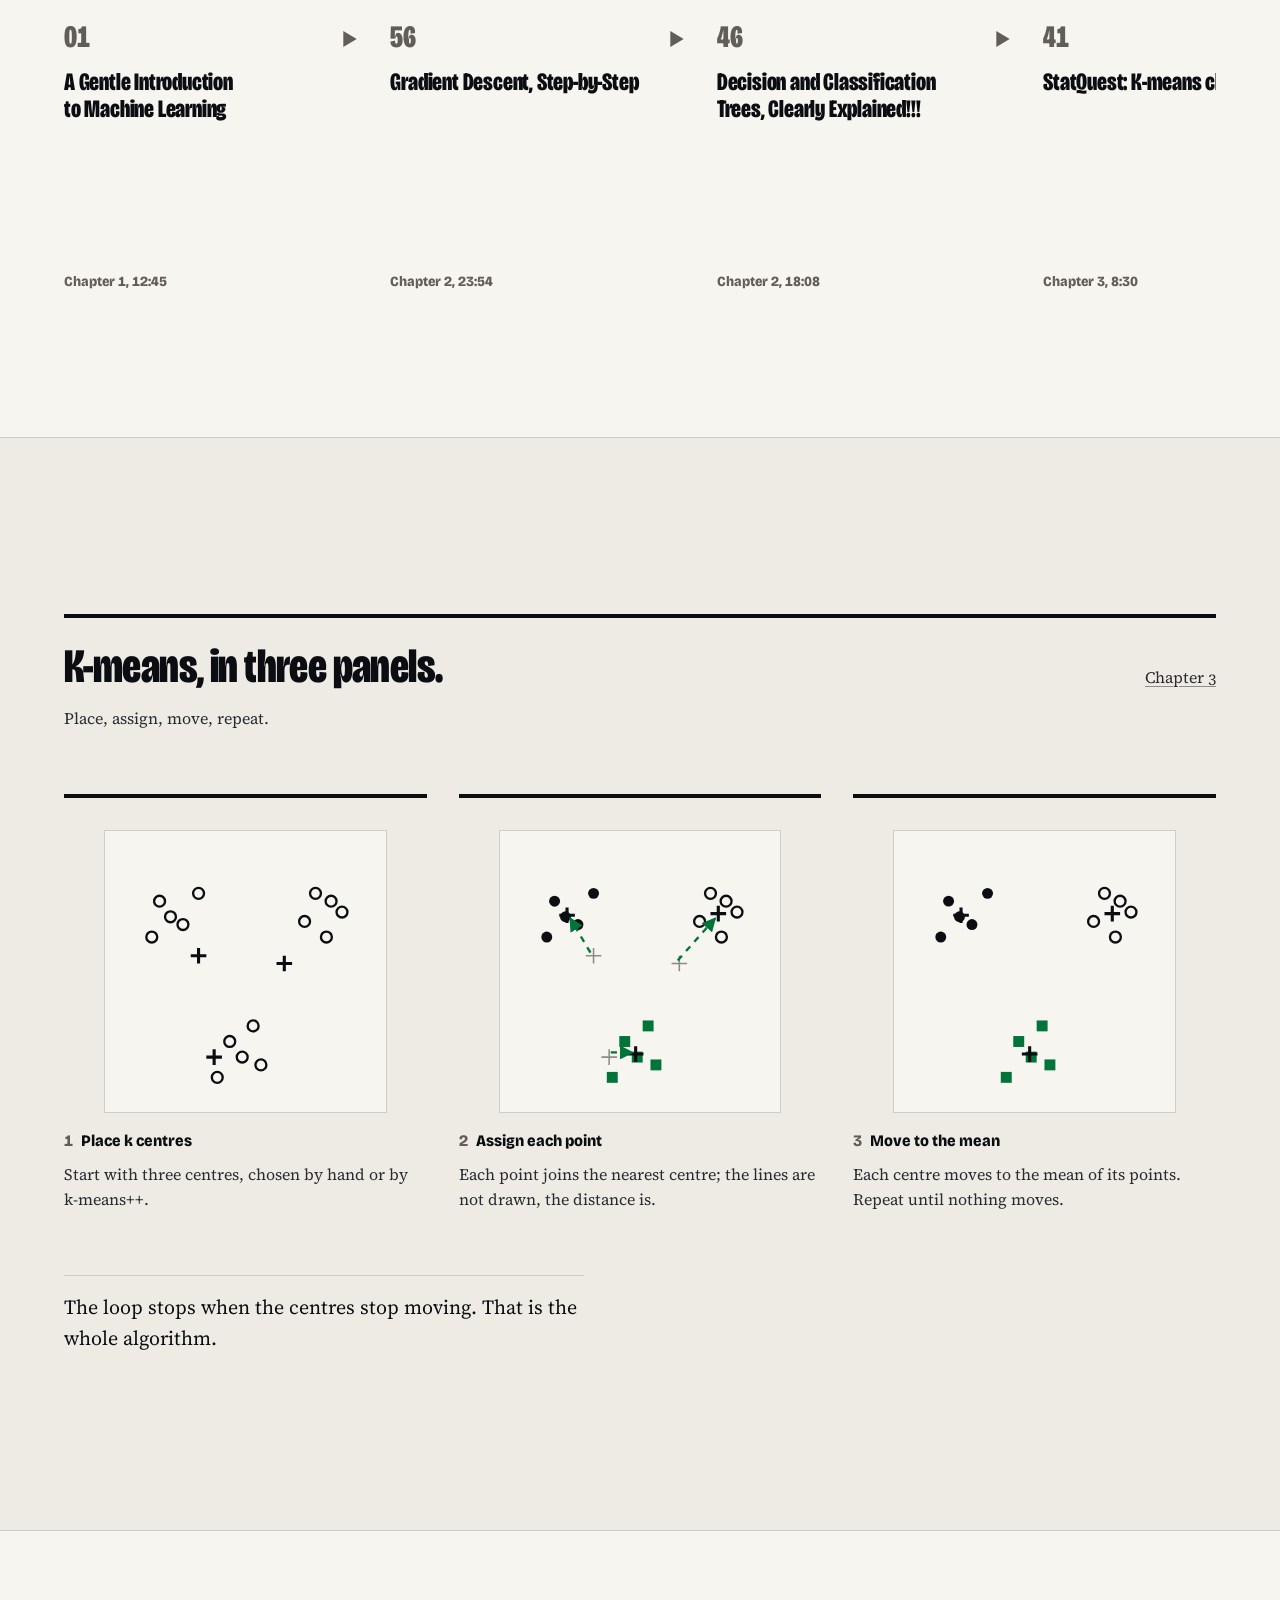
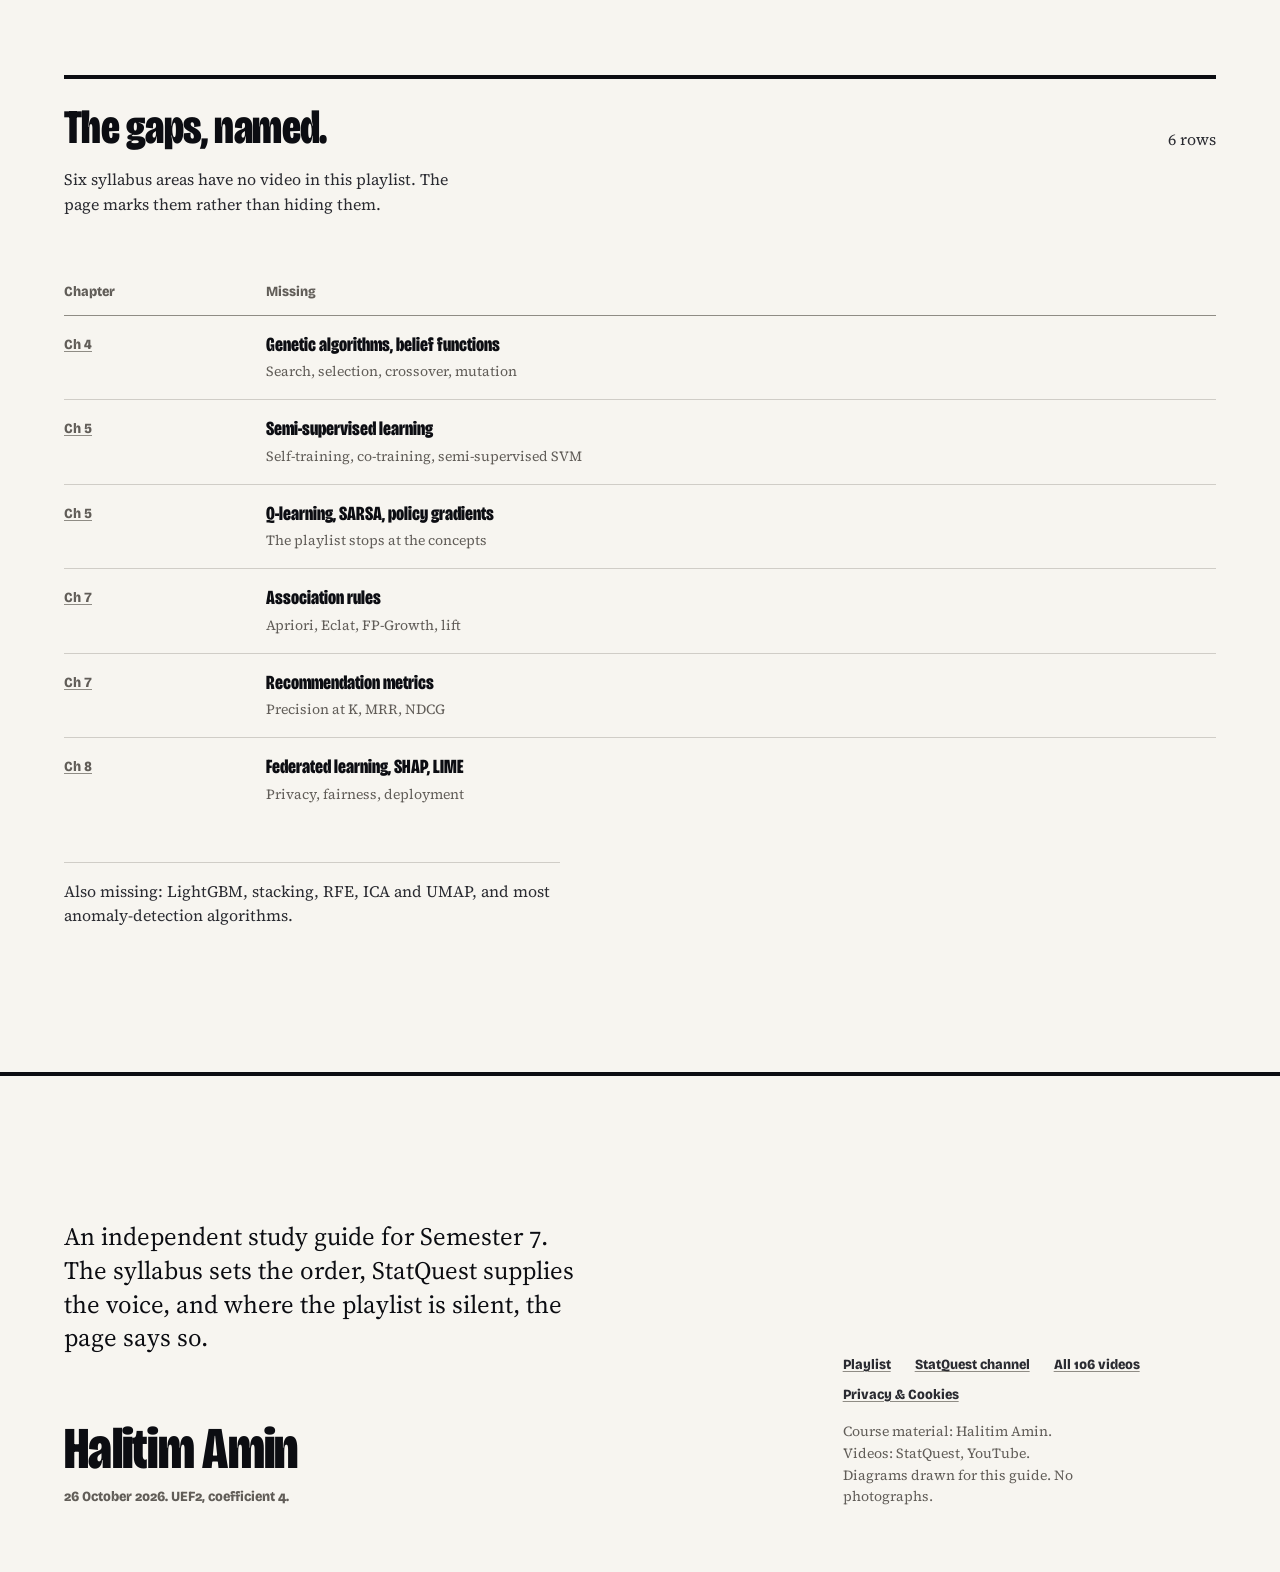
==== commit b5f0cd54: "feat: add privacy and cookies policy, consent banner with dua popup, and ML learning progress tracki" ====
--- a/index.html
+++ b/index.html
@@ -31,6 +31,10 @@
         <img class="wordmark__logo" src="assets/logo.png" alt="ML" width="28" height="28">
         ML VII <span data-ar="السداسي 7" dir="auto">Semester 7</span>
       </a>
+      <div class="nav__progress" id="nav-progress" title="Your overall ML learning progress" data-ar-title="نسبة تقدّمك العامة في تعلّم الآلة" aria-label="Learning progress" data-ar-aria="نسبة التعلّم">
+        <div class="nav__progress-track" aria-hidden="true"><div class="nav__progress-fill" id="nav-progress-fill" style="width: 0%;"></div></div>
+        <span class="nav__progress-text"><strong id="nav-progress-num">0%</strong> <span data-ar="مكتمل">learned</span></span>
+      </div>
       <nav class="site-nav__links" aria-label="Primary" data-ar-aria="التنقل الرئيسي">
         <a href="index.html#chapters" data-ar="الفصول">Chapters</a>
         <a href="library.html" data-ar="المكتبة">Library</a>
@@ -123,66 +127,74 @@
       <p class="section__intro" data-ar="المقرر بالترتيب، مع الفيديوهات التي تطابق كل درس.">The syllabus in order, with the videos that match each lesson.</p>
       <ol class="contents">
 <li class="contents__item contents__item--lead">
-        <a class="contents__row" href="chapter-1.html">
+        <a class="contents__row" href="chapter-1.html" data-ch-row="1">
           <span class="contents__num">01</span>
           <span class="contents__title" data-ar="المقدمة">Introduction</span>
           <span class="contents__meta" data-ar="12 فيديو، 2 س 37 د">12 videos, 2 h 37 min</span>
+          <span class="contents__badge" data-ch-badge="1" hidden>0%</span>
           <span class="contents__line" data-ar="ابدأ بمعنى التعلّم، وكيف تختبره، والاحتمال الذي يقف تحت أول نموذج.">Start with what learning is, how to test it, and the probability under the first model.</span>
         </a>
       </li>
 <li class="contents__item">
-        <a class="contents__row" href="chapter-2.html">
+        <a class="contents__row" href="chapter-2.html" data-ch-row="2">
           <span class="contents__num">02</span>
           <span class="contents__title" data-ar="الموجّه">Supervised</span>
           <span class="contents__meta" data-ar="47 فيديو، 14 س 43 د">47 videos, 14 h 43 min</span>
-          
-        </a>
-      </li>
-<li class="contents__item">
-        <a class="contents__row" href="chapter-3.html">
+          <span class="contents__badge" data-ch-badge="2" hidden>0%</span>
+          
+        </a>
+      </li>
+<li class="contents__item">
+        <a class="contents__row" href="chapter-3.html" data-ch-row="3">
           <span class="contents__num">03</span>
           <span class="contents__title" data-ar="غير الموجّه">Unsupervised</span>
           <span class="contents__meta" data-ar="13 فيديو، 2 س 26 د">13 videos, 2 h 26 min</span>
-          
-        </a>
-      </li>
-<li class="contents__item">
-        <a class="contents__row" href="chapter-4.html">
+          <span class="contents__badge" data-ch-badge="3" hidden>0%</span>
+          
+        </a>
+      </li>
+<li class="contents__item">
+        <a class="contents__row" href="chapter-4.html" data-ch-row="4">
           <span class="contents__num">04</span>
           <span class="contents__title" data-ar="متخصصة">Specialized</span>
           <span class="contents__meta" data-ar="4 فيديوهات، 57 د">4 videos, 57 min</span>
-          
-        </a>
-      </li>
-<li class="contents__item">
-        <a class="contents__row" href="chapter-5.html">
+          <span class="contents__badge" data-ch-badge="4" hidden>0%</span>
+          
+        </a>
+      </li>
+<li class="contents__item">
+        <a class="contents__row" href="chapter-5.html" data-ch-row="5">
           <span class="contents__num">05</span>
           <span class="contents__title" data-ar="شبه موجّه، معزّز">Semi-supervised, RL</span>
           <span class="contents__meta" data-ar="6 فيديوهات، 1 س 55 د">6 videos, 1 h 55 min</span>
-          
-        </a>
-      </li>
-<li class="contents__item">
-        <a class="contents__row" href="chapter-6.html">
+          <span class="contents__badge" data-ch-badge="5" hidden>0%</span>
+          
+        </a>
+      </li>
+<li class="contents__item">
+        <a class="contents__row" href="chapter-6.html" data-ch-row="6">
           <span class="contents__num">06</span>
           <span class="contents__title" data-ar="الخصائص، الشذوذ">Features, anomalies</span>
           <span class="contents__meta" data-ar="18 فيديو، 3 س 54 د">18 videos, 3 h 54 min</span>
-          
-        </a>
-      </li>
-<li class="contents__item">
-        <a class="contents__row" href="chapter-7.html">
+          <span class="contents__badge" data-ch-badge="6" hidden>0%</span>
+          
+        </a>
+      </li>
+<li class="contents__item">
+        <a class="contents__row" href="chapter-7.html" data-ch-row="7">
           <span class="contents__num">07</span>
           <span class="contents__title" data-ar="التوصية">Recommenders</span>
           <span class="contents__meta" data-ar="فيديوان، 38 د">2 videos, 38 min</span>
-          
-        </a>
-      </li>
-<li class="contents__item">
-        <a class="contents__row" href="chapter-8.html">
+          <span class="contents__badge" data-ch-badge="7" hidden>0%</span>
+          
+        </a>
+      </li>
+<li class="contents__item">
+        <a class="contents__row" href="chapter-8.html" data-ch-row="8">
           <span class="contents__num">08</span>
           <span class="contents__title" data-ar="الخصوصية، الأخلاقيات">Privacy, ethics</span>
           <span class="contents__meta" data-ar="لا فيديو بعد">No videos yet</span>
+          <span class="contents__badge" data-ch-badge="8" hidden>0%</span>
           
         </a>
       </li>
@@ -361,6 +373,34 @@
     </div>
   </section>
   </main>
+  <aside class="cookie-banner" id="cookie-banner" hidden aria-label="Privacy and cookies" data-ar-aria="الخصوصية والتخزين المحلي">
+    <div class="cookie-banner__inner">
+      <div class="cookie-banner__content">
+        <p class="cookie-banner__title" data-ar="التخزين المحلي والخصوصية">Local Storage &amp; Privacy</p>
+        <p class="cookie-banner__text" data-ar="نستخدم التخزين المحلي (LocalStorage) في متصفحك لحفظ تقدمك الدراسي (% ما تعلمته في تعلّم الآلة)، وتفضيلات اللغة والترجمة. لا نجمع أي بيانات شخصية ولا نستخدم كوكيز إعلانية.">
+          We use local browser storage (LocalStorage) to save your study progress (% of ML learned), language, and caption preferences. No personal tracking or ad cookies.
+        </p>
+      </div>
+      <div class="cookie-banner__actions">
+        <button type="button" class="btn btn--primary btn--sm" id="cookie-accept" data-ar="قبول">Accept</button>
+        <a href="privacy.html" class="btn btn--quiet btn--sm" data-ar="الخصوصية وملفات تعريف الارتباط">Privacy &amp; Cookies</a>
+      </div>
+    </div>
+  </aside>
+  <dialog class="dua-dialog" id="dua-dialog" aria-labelledby="dua-text">
+    <div class="dua-dialog__inner">
+      <span class="dua-dialog__icon" aria-hidden="true">🤲</span>
+      <p class="dua-dialog__text" id="dua-text" data-ar="دعاء لنا بالخير، فدعاء في ظهر الغيب مستجاب">
+        دعاء لنا بالخير، فدعاء في ظهر الغيب مستجاب
+      </p>
+      <p class="dua-dialog__sub" data-ar="اللهم وفّق كل طالب علم ويسّر له أمره">
+        Keep us in your prayers, for a supplication in absence is answered.
+      </p>
+      <button type="button" class="btn btn--primary dua-dialog__btn" id="dua-close" data-ar="آمين يا رب">
+        آمين يا رب
+      </button>
+    </div>
+  </dialog>
   <footer class="letter" id="about">
     <div class="container letter__grid">
       <div>
@@ -373,6 +413,7 @@
           <a href="https://www.youtube.com/playlist?list=PLblh5JKOoLUICTaGLRoHQDuF_7q2GfuJF" target="_blank" rel="noopener" data-ar="قائمة التشغيل">Playlist</a>
           <a href="https://www.youtube.com/@statquest" target="_blank" rel="noopener" data-ar="قناة StatQuest">StatQuest channel</a>
           <a href="library.html" data-ar="كل الفيديوهات">All 106 videos</a>
+          <a href="privacy.html" data-ar="الخصوصية وملفات تعريف الارتباط">Privacy &amp; Cookies</a>
         </nav>
         <p class="letter__legal" data-ar="المقرر: Halitim Amin. الفيديوهات: StatQuest على يوتيوب. الرسوم مرسومة لهذا الدليل. لا صور فوتوغرافية.">Course material: Halitim Amin. Videos: StatQuest, YouTube. Diagrams drawn for this guide. No photographs.</p>
       </div>
@@ -382,6 +423,10 @@
     <div class="player__bar">
       <h2 id="player-title">Video</h2>
       <div class="player__actions">
+        <button type="button" class="player__watched-btn" id="player-mark-btn" aria-pressed="false" title="Mark video as finished" data-ar-title="علّم الفيديو كمنتهي">
+          <svg viewBox="0 0 16 16" width="13" height="13" aria-hidden="true" focusable="false"><path d="M13.5 3.5 6 11 2.5 7.5" fill="none" stroke="currentColor" stroke-width="2.2" stroke-linecap="round" stroke-linejoin="round"/></svg>
+          <span class="player__watched-text" data-ar="تمت المشاهدة">Mark as watched</span>
+        </button>
         <div class="player__captions" role="group" aria-label="Caption language" data-ar-aria="لغة الترجمة المصاحبة">
           <span class="player__captions-label">
             <svg viewBox="0 0 24 24" width="14" height="14" aria-hidden="true" focusable="false"><path d="M19 4H5c-1.11 0-2 .9-2 2v12c0 1.1.89 2 2 2h14c1.1 0 2-.9 2-2V6c0-1.1-.9-2-2-2zm-8 7H9.5v-.5h-2v3h2V13H11v1c0 .55-.45 1-1 1H7c-.55 0-1-.45-1-1v-4c0-.55.45-1 1-1h3c.55 0 1 .45 1 1v1zm7 0h-1.5v-.5h-2v3h2V13H18v1c0 .55-.45 1-1 1h-3c-.55 0-1-.45-1-1v-4c0-.55.45-1 1-1h3c.55 0 1 .45 1 1v1z"/></svg>
--- a/assets/site.css
+++ b/assets/site.css
@@ -802,6 +802,9 @@
 .extras__action { justify-self: end; }
 
 /* ---------- dialog ---------- */
+.player:not([open]) {
+  display: none !important;
+}
 .player {
   width: min(94vw, calc((92dvh - 110px) * 16 / 9), 1040px);
   max-width: none;
@@ -812,9 +815,14 @@
   background: var(--color-ink);
   color: var(--color-paper);
   overflow: hidden !important;
+  scrollbar-width: none;
+  position: fixed;
+  inset: 0;
+  margin: auto;
+}
+.player[open] {
   display: flex;
   flex-direction: column;
-  scrollbar-width: none;
 }
 .player::-webkit-scrollbar { display: none; width: 0; height: 0; }
 .player::backdrop { background: color-mix(in oklab, var(--color-ink) 84%, transparent); }
@@ -1144,3 +1152,294 @@
   position: absolute !important;
   left: -9999px !important;
 }
+
+/* ---------- learning progress & nav ---------- */
+.nav__progress {
+  display: inline-flex;
+  align-items: center;
+  gap: var(--space-xs);
+  padding: 4px 12px;
+  border: var(--rule-hair) solid var(--color-rule-2);
+  border-radius: 999px;
+  background: var(--color-paper-2);
+  font-family: var(--font-display);
+  font-variation-settings: var(--label-settings);
+  font-weight: 800;
+  font-size: var(--text-xs);
+  color: var(--color-ink);
+  cursor: pointer;
+  transition: border-color var(--dur-short) var(--ease-out), background var(--dur-short) var(--ease-out);
+}
+.nav__progress:hover {
+  border-color: var(--color-accent);
+  background: var(--color-paper);
+}
+.nav__progress-track {
+  width: 44px;
+  height: 5px;
+  background: var(--color-rule-2);
+  border-radius: 3px;
+  overflow: hidden;
+}
+.nav__progress-fill {
+  display: block;
+  height: 100%;
+  background: var(--color-accent);
+  border-radius: 3px;
+  transition: width 0.3s ease;
+}
+.nav__progress-text {
+  font-variant-numeric: tabular-nums;
+  white-space: nowrap;
+}
+.nav__progress-text strong {
+  color: var(--color-accent);
+}
+@media (max-width: 42rem) {
+  .nav__progress-track { display: none; }
+  .nav__progress { padding: 2px 8px; font-size: 0.7rem; }
+}
+
+/* ---------- chapter & lesson video rows with watch check ---------- */
+.video-row {
+  display: grid;
+  grid-template-columns: 2.25rem minmax(0, 1fr);
+  align-items: center;
+  border-bottom: var(--rule);
+}
+.video-row .watch {
+  width: 32px;
+  height: 32px;
+  margin-inline-start: 0;
+}
+.video-row .video {
+  border-bottom: 0;
+}
+.video-row.is-watched .video__title span {
+  color: var(--color-muted);
+}
+.video-row.is-watched .video__n {
+  color: var(--color-rule-2);
+}
+
+/* contents row badge */
+.contents__badge {
+  display: inline-block;
+  padding: 2px 8px;
+  border: var(--rule-hair) solid var(--color-rule-2);
+  border-radius: 999px;
+  font-family: var(--font-display);
+  font-variation-settings: var(--label-settings);
+  font-weight: 800;
+  font-size: var(--text-xs);
+  color: var(--color-muted);
+  font-variant-numeric: tabular-nums;
+  margin-inline-start: auto;
+}
+.contents__badge.is-started {
+  color: var(--color-accent);
+  border-color: var(--color-accent);
+  background: color-mix(in oklab, var(--color-accent) 8%, transparent);
+}
+.contents__badge.is-complete {
+  color: #15803d;
+  border-color: #15803d;
+  background: color-mix(in oklab, #15803d 10%, transparent);
+}
+
+/* chapter page hero progress pill */
+.chapter__num-col {
+  display: flex;
+  flex-direction: column;
+  gap: var(--space-xs);
+}
+.chapter-progress-pill {
+  display: inline-flex;
+  align-items: center;
+  gap: var(--space-xs);
+  padding: 4px 10px;
+  border: var(--rule-hair) solid var(--color-rule-2);
+  border-radius: 999px;
+  background: var(--color-paper);
+  font-family: var(--font-display);
+  font-variation-settings: var(--label-settings);
+  font-weight: 800;
+  font-size: var(--text-xs);
+  width: fit-content;
+}
+.chapter-progress-pill__bar {
+  width: 44px;
+  height: 5px;
+  background: var(--color-rule-2);
+  border-radius: 3px;
+  overflow: hidden;
+}
+.chapter-progress-pill__fill {
+  display: block;
+  height: 100%;
+  background: var(--color-accent);
+  border-radius: 3px;
+  transition: width 0.3s ease;
+}
+.chapter-progress-pill__text strong {
+  color: var(--color-accent);
+}
+
+/* ---------- player mark finished button ---------- */
+.player__watched-btn {
+  display: inline-flex;
+  align-items: center;
+  gap: var(--space-2xs);
+  padding: 0 var(--space-sm);
+  min-height: 32px;
+  background: transparent;
+  border: var(--rule-hair) solid color-mix(in oklab, var(--color-paper) 30%, transparent);
+  color: var(--color-paper);
+  font-family: var(--font-display);
+  font-variation-settings: var(--label-settings);
+  font-weight: 800;
+  font-size: var(--text-xs);
+  cursor: pointer;
+  transition: all var(--dur-short) var(--ease-out);
+  white-space: nowrap;
+}
+.player__watched-btn:hover {
+  background: color-mix(in oklab, var(--color-paper) 15%, transparent);
+  border-color: var(--color-paper);
+}
+.player__watched-btn[aria-pressed="true"],
+.player__watched-btn.is-watched {
+  background: var(--color-accent);
+  border-color: var(--color-accent);
+  color: #fff;
+}
+
+/* ---------- cookie banner ---------- */
+.cookie-banner {
+  position: fixed;
+  bottom: var(--space-md);
+  left: 50%;
+  transform: translateX(-50%);
+  width: min(calc(100vw - 2 * var(--space-md)), 860px);
+  z-index: 900;
+  background: var(--color-paper);
+  border: var(--rule-strong);
+  box-shadow: 0 12px 32px color-mix(in oklab, var(--color-ink) 18%, transparent);
+  padding: var(--space-md) var(--space-lg);
+  animation: slideUp 0.3s var(--ease-out);
+}
+.cookie-banner[hidden] {
+  display: none !important;
+}
+.cookie-banner__inner {
+  display: flex;
+  align-items: center;
+  justify-content: space-between;
+  gap: var(--space-lg);
+  flex-wrap: wrap;
+}
+.cookie-banner__content {
+  flex: 1 1 320px;
+}
+.cookie-banner__title {
+  margin: 0 0 var(--space-2xs);
+  color: var(--color-ink);
+  font-family: var(--font-display);
+  font-variation-settings: var(--label-settings);
+  font-weight: 800;
+  font-size: var(--text-sm);
+  letter-spacing: -0.01em;
+}
+.cookie-banner__text {
+  margin: 0;
+  color: var(--color-ink-2);
+  font-size: var(--text-sm);
+  line-height: 1.4;
+}
+.cookie-banner__actions {
+  display: flex;
+  align-items: center;
+  gap: var(--space-sm);
+  flex-shrink: 0;
+}
+.btn--sm {
+  min-height: 38px;
+  padding: 0 var(--space-md);
+  font-size: var(--text-sm);
+}
+@keyframes slideUp {
+  from { opacity: 0; transform: translate(-50%, 16px); }
+  to { opacity: 1; transform: translate(-50%, 0); }
+}
+
+/* ---------- privacy policy page ---------- */
+.privacy-page { max-width: 820px; }
+.privacy-grid { display: grid; gap: var(--space-xl); margin-top: var(--space-xl); }
+.privacy-card { padding: var(--space-lg); border: var(--rule); background: var(--color-paper); }
+.privacy-card__title { margin: 0 0 var(--space-sm); font-size: var(--text-lg); color: var(--color-ink); }
+.privacy-list { margin: var(--space-sm) 0 0; padding-inline-start: var(--space-lg); }
+.privacy-list li { margin-bottom: var(--space-xs); font-size: var(--text-md); color: var(--color-ink-2); }
+.privacy-actions { display: flex; align-items: center; gap: var(--space-md); margin-top: var(--space-md); flex-wrap: wrap; }
+.privacy-clear-feedback { color: #15803d; font-family: var(--font-display); font-variation-settings: var(--label-settings); font-weight: 800; font-size: var(--text-sm); }
+
+/* ---------- dua popup dialog ---------- */
+.dua-dialog:not([open]) {
+  display: none !important;
+}
+.dua-dialog {
+  position: fixed;
+  inset: 0;
+  margin: auto;
+  width: min(92vw, 540px);
+  max-width: none;
+  padding: var(--space-2xl) var(--space-xl);
+  background: var(--color-paper);
+  border: var(--rule-heavy) solid var(--color-ink);
+  color: var(--color-ink);
+  box-shadow: 0 20px 48px color-mix(in oklab, var(--color-ink) 25%, transparent);
+  text-align: center;
+  z-index: 10000;
+  border-radius: 0;
+  animation: popDua 0.35s cubic-bezier(0.16, 1, 0.3, 1);
+}
+.dua-dialog::backdrop {
+  background: color-mix(in oklab, var(--color-ink) 70%, transparent);
+  backdrop-filter: blur(4px);
+}
+.dua-dialog__inner {
+  display: flex;
+  flex-direction: column;
+  align-items: center;
+  gap: var(--space-md);
+}
+.dua-dialog__icon {
+  font-size: 2.75rem;
+  line-height: 1;
+}
+.dua-dialog__text {
+  margin: 0;
+  font-family: var(--font-display);
+  font-variation-settings: var(--display-settings);
+  font-weight: 800;
+  font-size: clamp(1.4rem, 3vw, 1.85rem);
+  line-height: 1.45;
+  color: var(--color-ink);
+  letter-spacing: -0.01em;
+}
+.dua-dialog__sub {
+  margin: 0;
+  color: var(--color-muted);
+  font-size: var(--text-md);
+  line-height: 1.4;
+}
+.dua-dialog__btn {
+  margin-top: var(--space-sm);
+  min-width: 170px;
+  min-height: 46px;
+  font-size: var(--text-md);
+}
+@keyframes popDua {
+  from { opacity: 0; transform: scale(0.92) translateY(12px); }
+  to { opacity: 1; transform: scale(1) translateY(0); }
+}
+
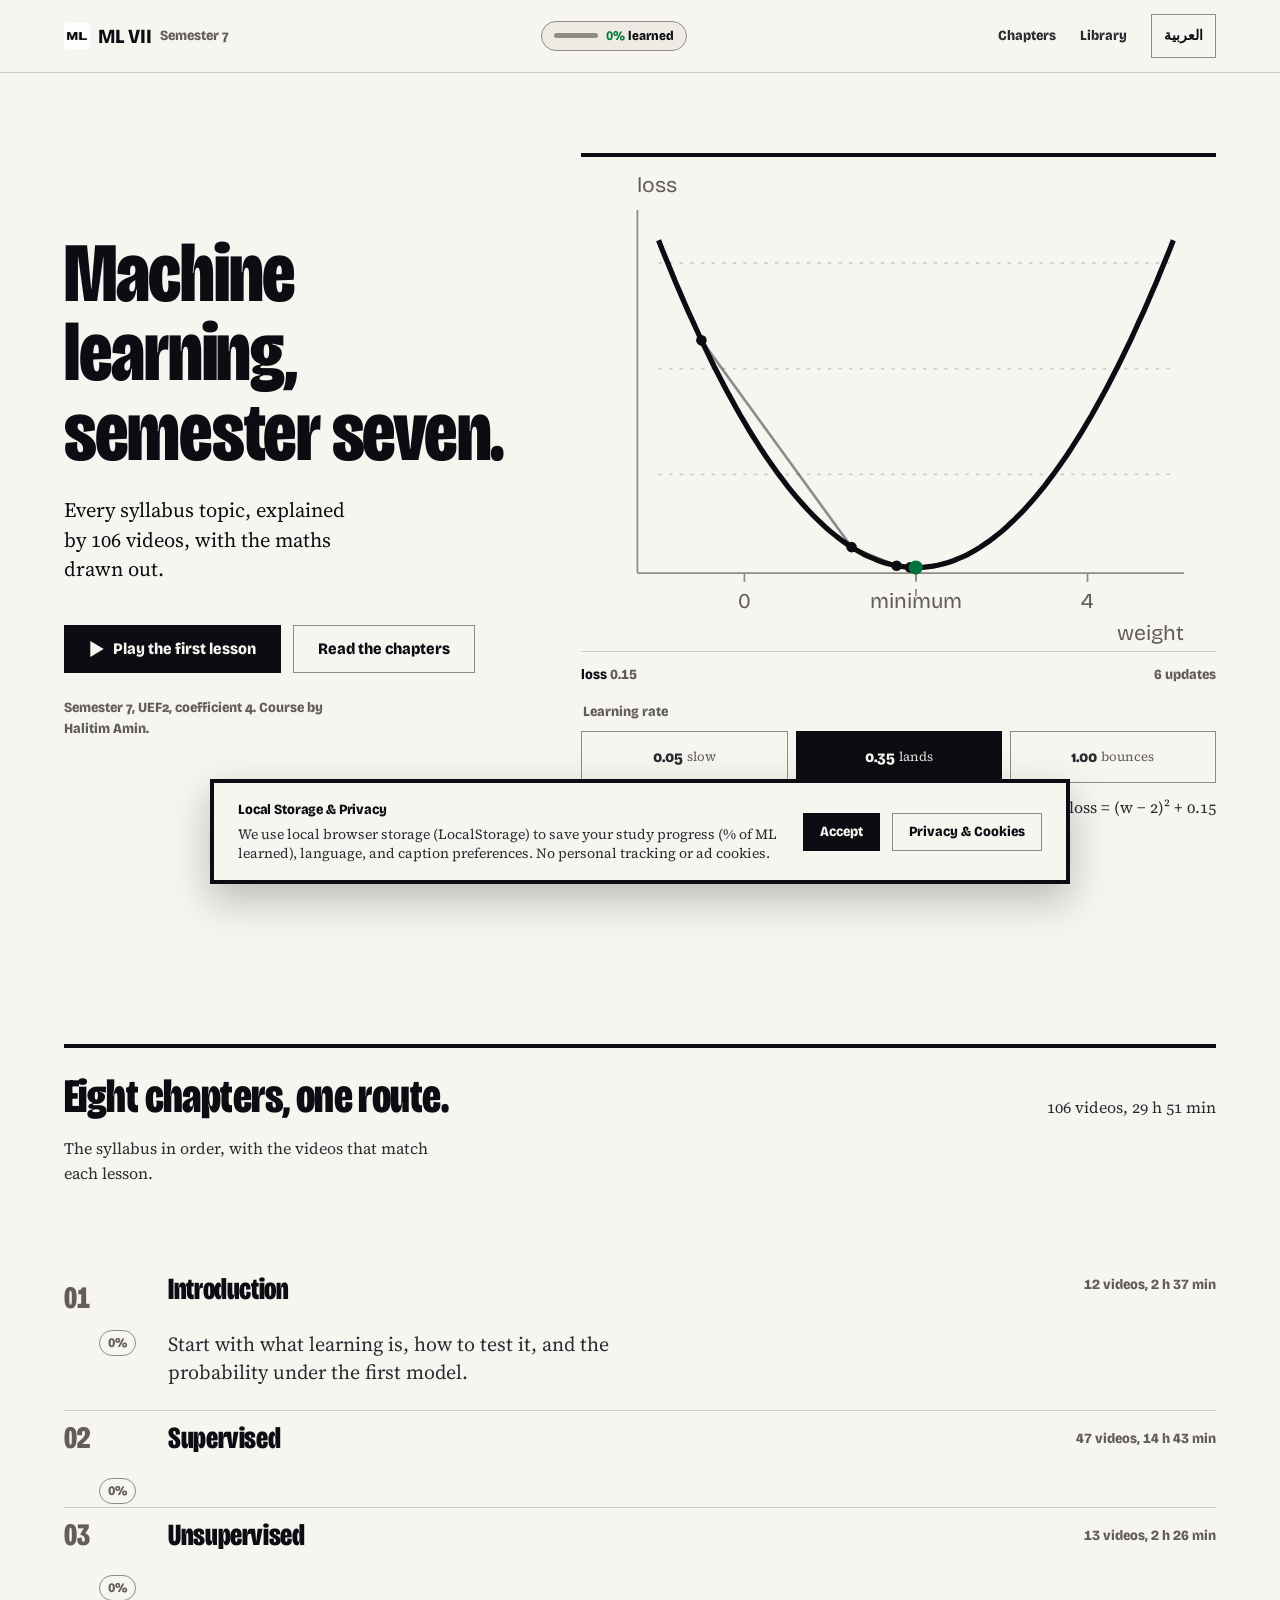
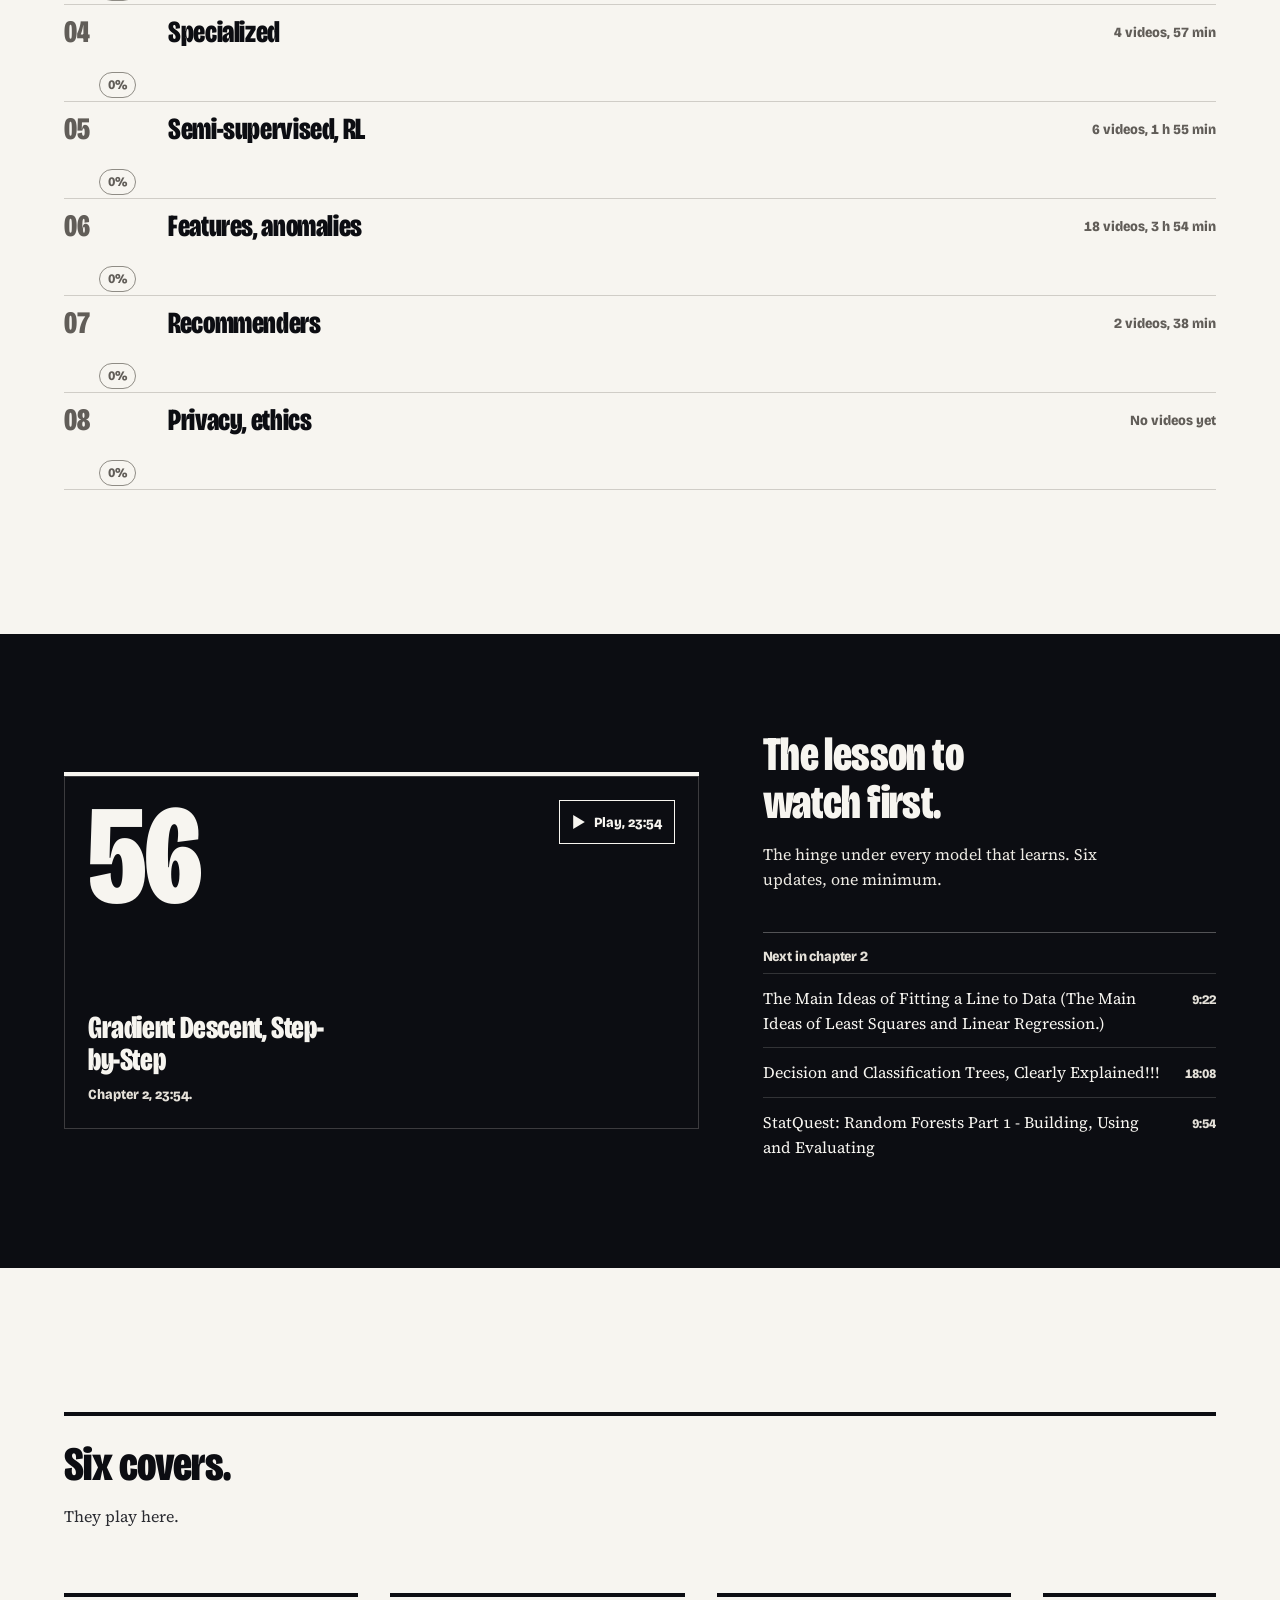
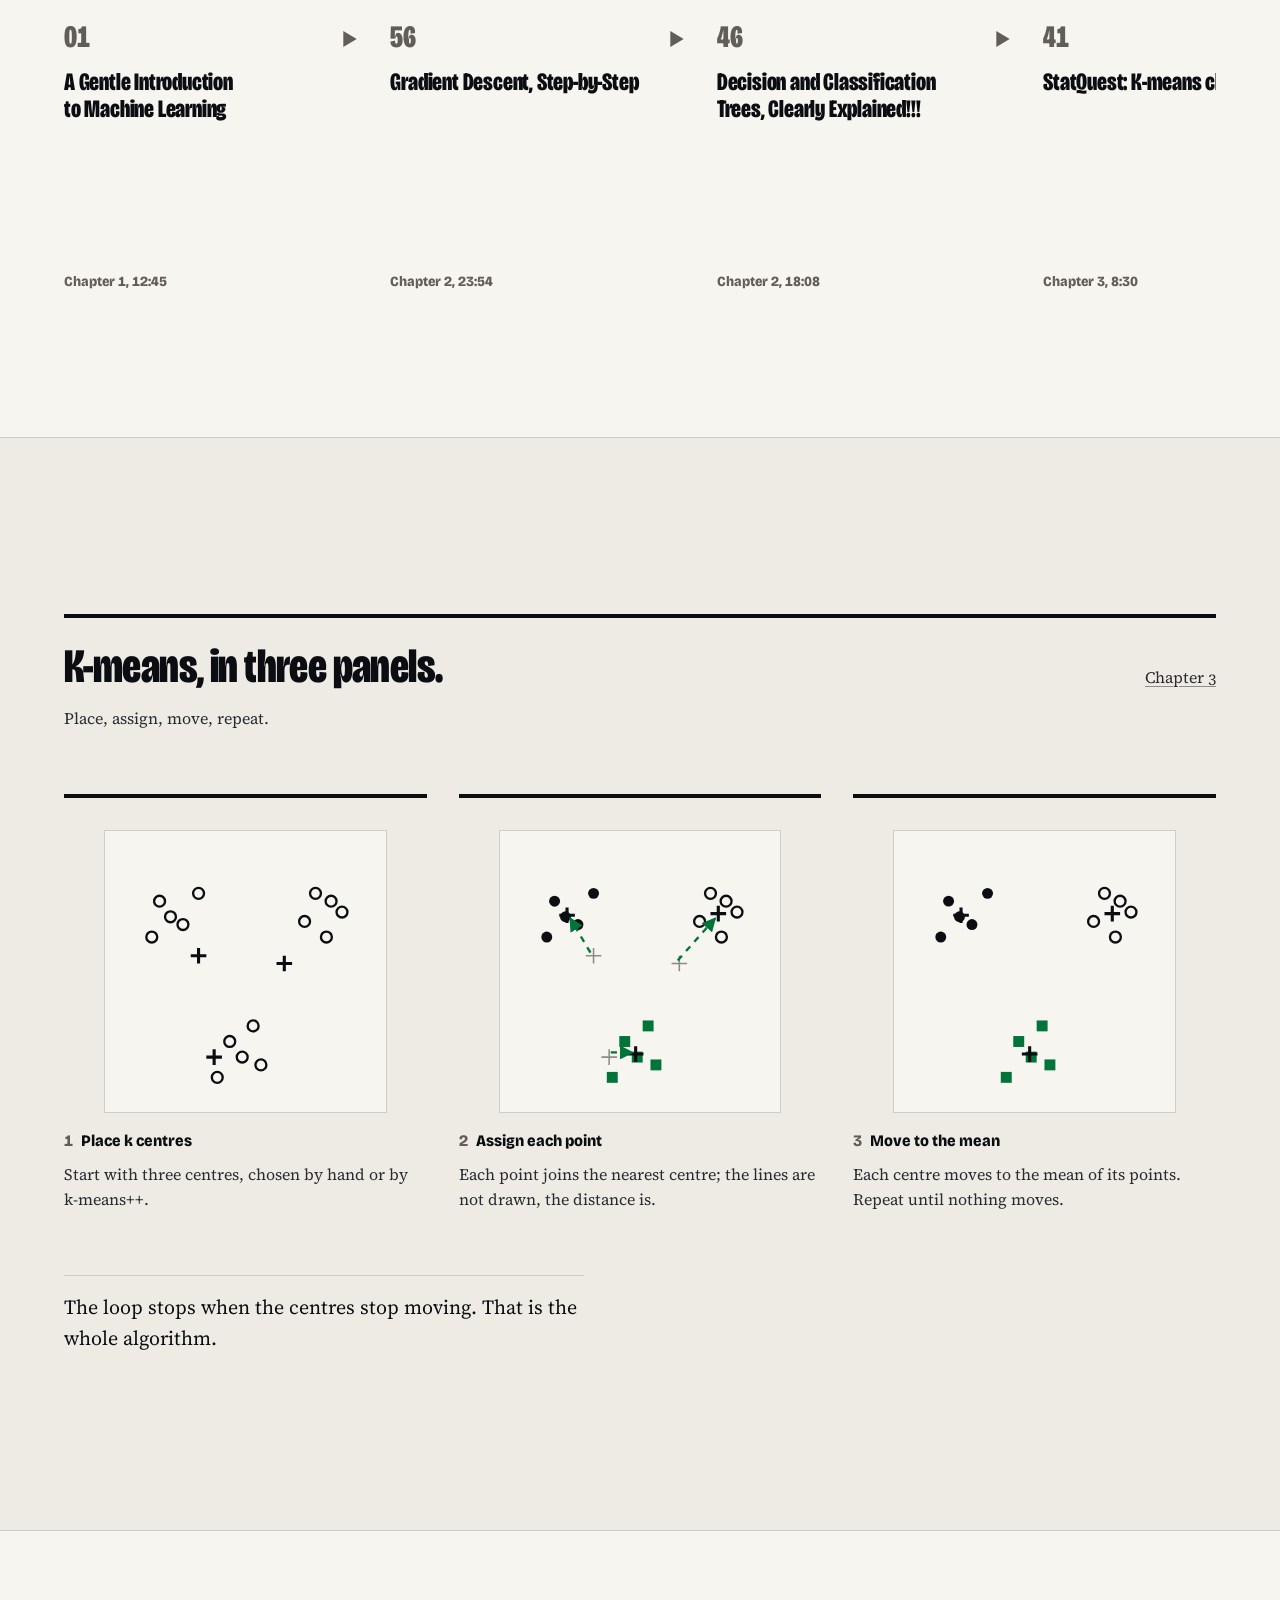
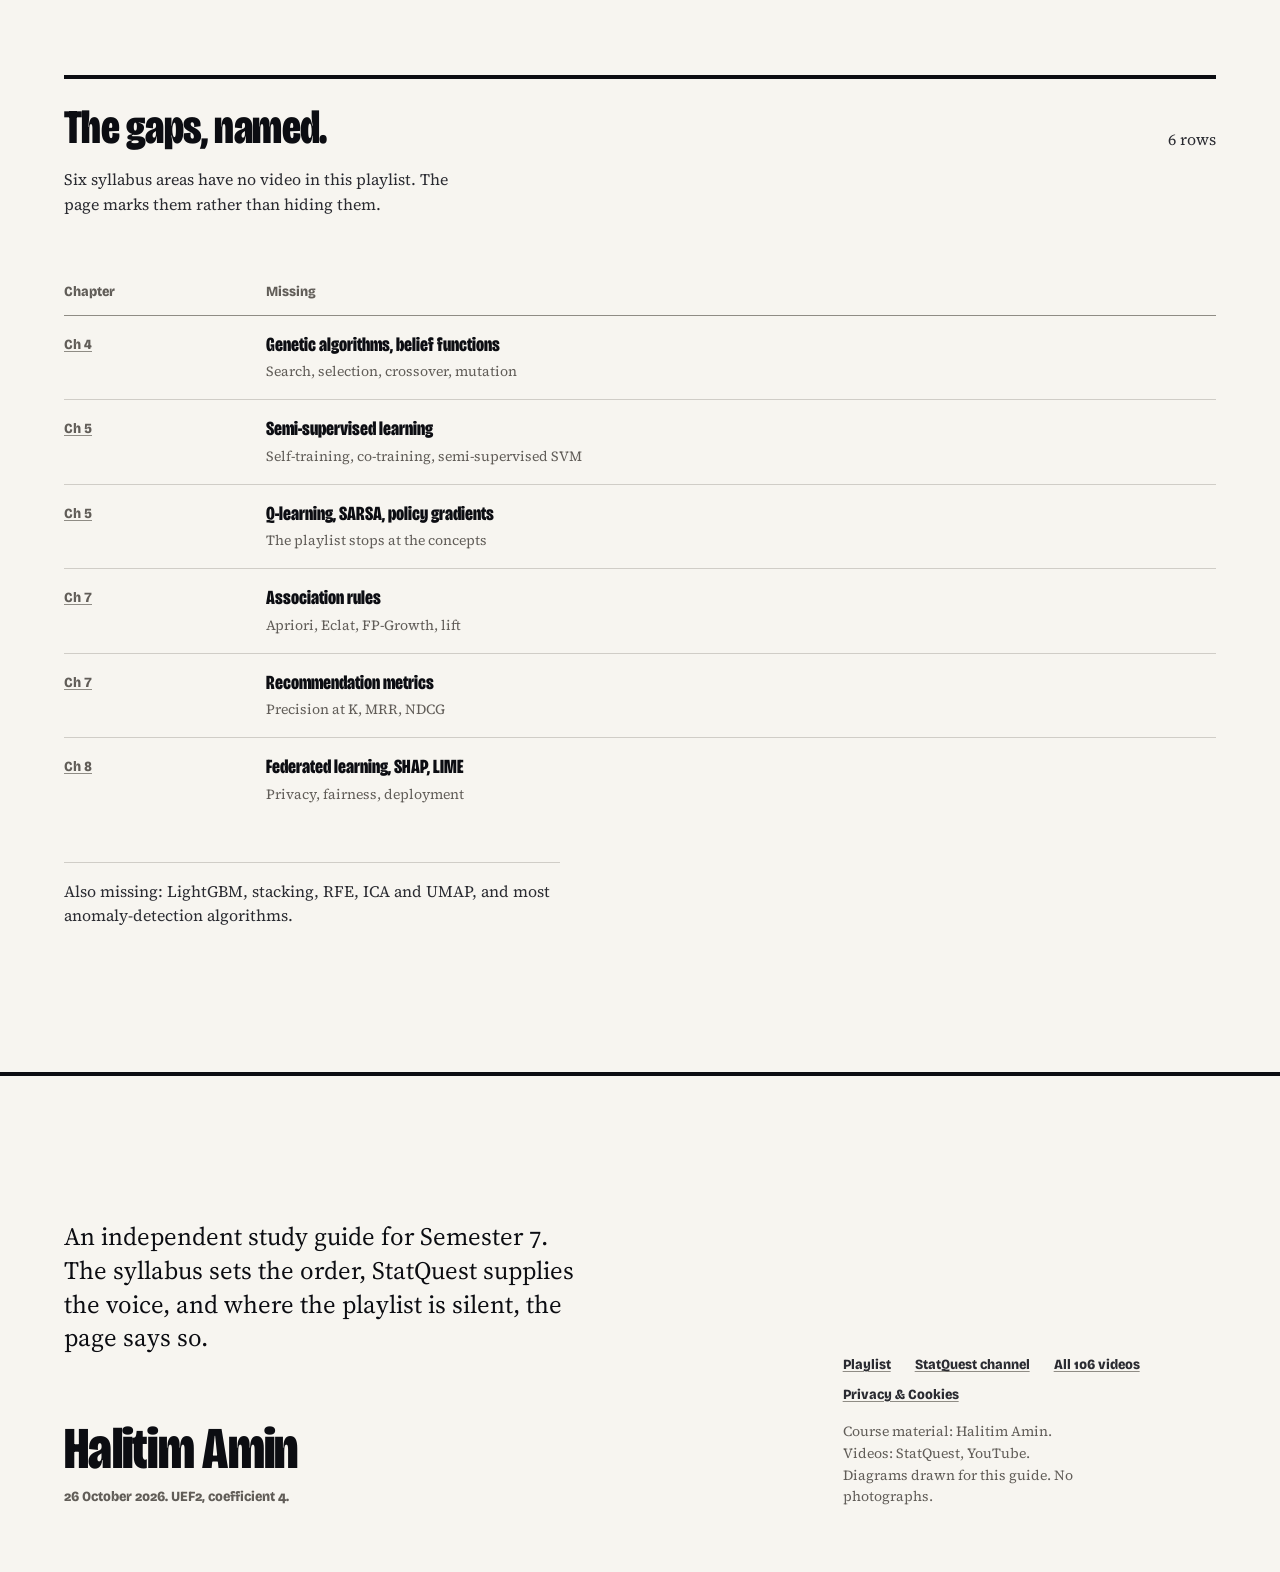
==== commit 3f232629: "fix: ensure cookie consent banner shows on first visit and triggers dua popup" ====
--- a/index.html
+++ b/index.html
@@ -16,10 +16,21 @@
   <meta property="og:image" content="assets/logo.png">
   <meta property="og:locale" content="en_DZ">
   <script>
-    (function(){var d=document.documentElement;d.classList.remove('no-js');d.classList.add('js');try{var l=localStorage.getItem('ml7-lang');if(l==='ar'){d.lang='ar';d.dir='rtl';}}catch(e){}})();
+    (function(){
+      var d=document.documentElement;
+      d.classList.remove('no-js');
+      d.classList.add('js');
+      try{
+        var l=localStorage.getItem('ml7-lang');
+        if(l==='ar'){d.lang='ar';d.dir='rtl';}
+        if(localStorage.getItem('ml7-cookie-consent-v1')==='accepted'){
+          d.classList.add('cookie-accepted');
+        }
+      }catch(e){}
+    })();
   </script>
   <link rel="preconnect" href="https://fonts.googleapis.com">
-  <link rel="preconnect" href="https://fonts.gstatic.com" crossorigin>
+  <link rel="preconnect" href="https://fonts.gstatic.com">
   <link href="https://fonts.googleapis.com/css2?family=Bricolage+Grotesque:opsz,wdth,wght@12..96,75..100,800&amp;family=IBM+Plex+Sans+Arabic:wght@400;700&amp;family=Source+Serif+4:opsz,wght@8..60,400&amp;display=swap" rel="stylesheet">
   <link rel="stylesheet" href="assets/site.css">
 </head>
@@ -373,7 +384,7 @@
     </div>
   </section>
   </main>
-  <aside class="cookie-banner" id="cookie-banner" hidden aria-label="Privacy and cookies" data-ar-aria="الخصوصية والتخزين المحلي">
+  <aside class="cookie-banner" id="cookie-banner" aria-label="Privacy and cookies" data-ar-aria="الخصوصية والتخزين المحلي">
     <div class="cookie-banner__inner">
       <div class="cookie-banner__content">
         <p class="cookie-banner__title" data-ar="التخزين المحلي والخصوصية">Local Storage &amp; Privacy</p>
@@ -390,9 +401,9 @@
   <dialog class="dua-dialog" id="dua-dialog" aria-labelledby="dua-text">
     <div class="dua-dialog__inner">
       <span class="dua-dialog__icon" aria-hidden="true">🤲</span>
-      <p class="dua-dialog__text" id="dua-text" data-ar="دعاء لنا بالخير، فدعاء في ظهر الغيب مستجاب">
+      <h2 class="dua-dialog__text" id="dua-text" data-ar="دعاء لنا بالخير، فدعاء في ظهر الغيب مستجاب">
         دعاء لنا بالخير، فدعاء في ظهر الغيب مستجاب
-      </p>
+      </h2>
       <p class="dua-dialog__sub" data-ar="اللهم وفّق كل طالب علم ويسّر له أمره">
         Keep us in your prayers, for a supplication in absence is answered.
       </p>
--- a/assets/site.css
+++ b/assets/site.css
@@ -1315,21 +1315,22 @@
 }
 
 /* ---------- cookie banner ---------- */
+html.cookie-accepted .cookie-banner,
+.cookie-banner[hidden] {
+  display: none !important;
+}
 .cookie-banner {
   position: fixed;
   bottom: var(--space-md);
   left: 50%;
   transform: translateX(-50%);
   width: min(calc(100vw - 2 * var(--space-md)), 860px);
-  z-index: 900;
+  z-index: 99999;
   background: var(--color-paper);
-  border: var(--rule-strong);
-  box-shadow: 0 12px 32px color-mix(in oklab, var(--color-ink) 18%, transparent);
+  border: var(--rule-heavy) solid var(--color-ink);
+  box-shadow: 0 16px 40px color-mix(in oklab, var(--color-ink) 25%, transparent);
   padding: var(--space-md) var(--space-lg);
   animation: slideUp 0.3s var(--ease-out);
-}
-.cookie-banner[hidden] {
-  display: none !important;
 }
 .cookie-banner__inner {
   display: flex;
@@ -1386,25 +1387,31 @@
 .dua-dialog:not([open]) {
   display: none !important;
 }
+.dua-dialog[open] {
+  display: flex !important;
+  flex-direction: column;
+  align-items: center;
+  justify-content: center;
+}
 .dua-dialog {
   position: fixed;
   inset: 0;
   margin: auto;
-  width: min(92vw, 540px);
+  width: min(92vw, 560px);
   max-width: none;
   padding: var(--space-2xl) var(--space-xl);
   background: var(--color-paper);
-  border: var(--rule-heavy) solid var(--color-ink);
-  color: var(--color-ink);
-  box-shadow: 0 20px 48px color-mix(in oklab, var(--color-ink) 25%, transparent);
+  border: 3px solid var(--color-ink);
+  color: var(--color-ink);
+  box-shadow: 0 24px 64px color-mix(in oklab, var(--color-ink) 35%, transparent);
   text-align: center;
-  z-index: 10000;
+  z-index: 100000;
   border-radius: 0;
   animation: popDua 0.35s cubic-bezier(0.16, 1, 0.3, 1);
 }
 .dua-dialog::backdrop {
-  background: color-mix(in oklab, var(--color-ink) 70%, transparent);
-  backdrop-filter: blur(4px);
+  background: color-mix(in oklab, var(--color-ink) 75%, transparent);
+  backdrop-filter: blur(6px);
 }
 .dua-dialog__inner {
   display: flex;
@@ -1413,7 +1420,7 @@
   gap: var(--space-md);
 }
 .dua-dialog__icon {
-  font-size: 2.75rem;
+  font-size: 3.25rem;
   line-height: 1;
 }
 .dua-dialog__text {
@@ -1421,8 +1428,8 @@
   font-family: var(--font-display);
   font-variation-settings: var(--display-settings);
   font-weight: 800;
-  font-size: clamp(1.4rem, 3vw, 1.85rem);
-  line-height: 1.45;
+  font-size: clamp(1.6rem, 3.8vw, 2.3rem);
+  line-height: 1.4;
   color: var(--color-ink);
   letter-spacing: -0.01em;
 }
@@ -1430,16 +1437,18 @@
   margin: 0;
   color: var(--color-muted);
   font-size: var(--text-md);
-  line-height: 1.4;
+  line-height: 1.45;
 }
 .dua-dialog__btn {
   margin-top: var(--space-sm);
-  min-width: 170px;
-  min-height: 46px;
-  font-size: var(--text-md);
+  min-width: 180px;
+  min-height: 48px;
+  font-size: var(--text-lg);
+  font-weight: 800;
 }
 @keyframes popDua {
   from { opacity: 0; transform: scale(0.92) translateY(12px); }
   to { opacity: 1; transform: scale(1) translateY(0); }
 }
 
+
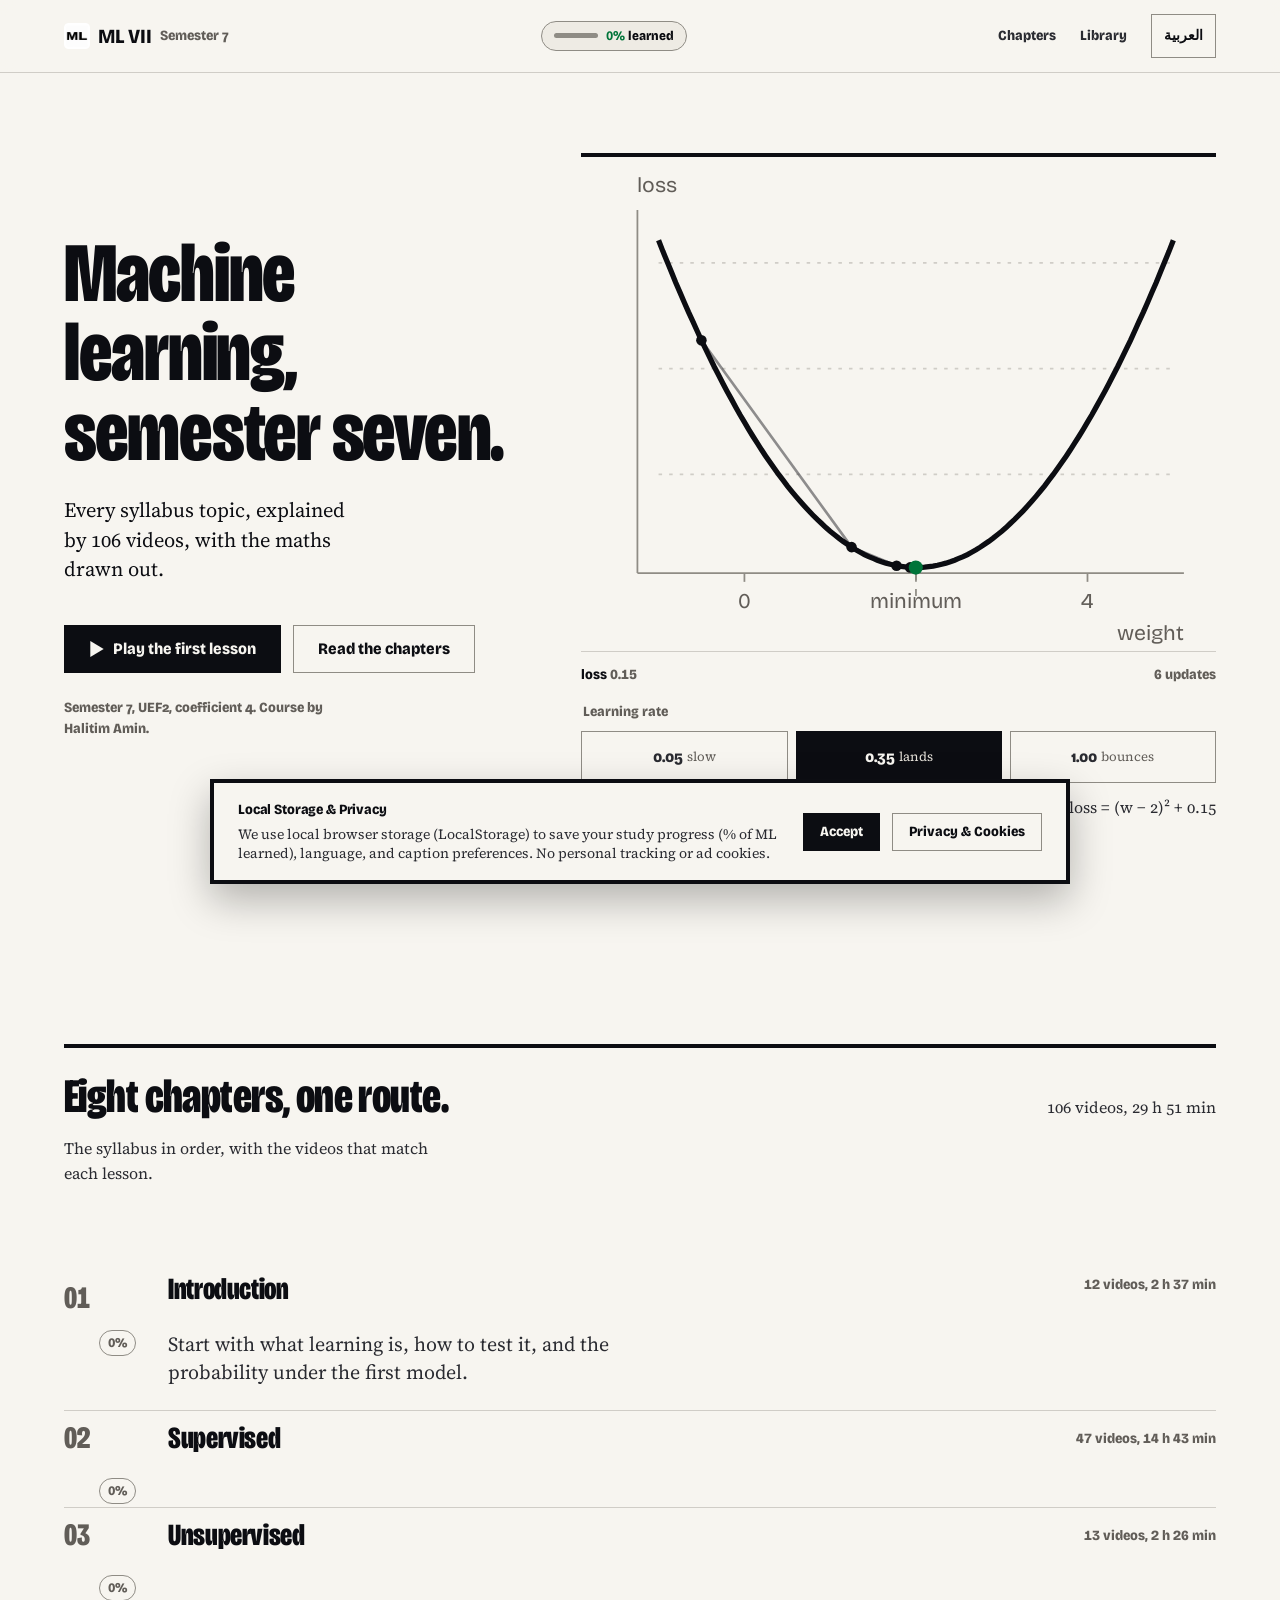
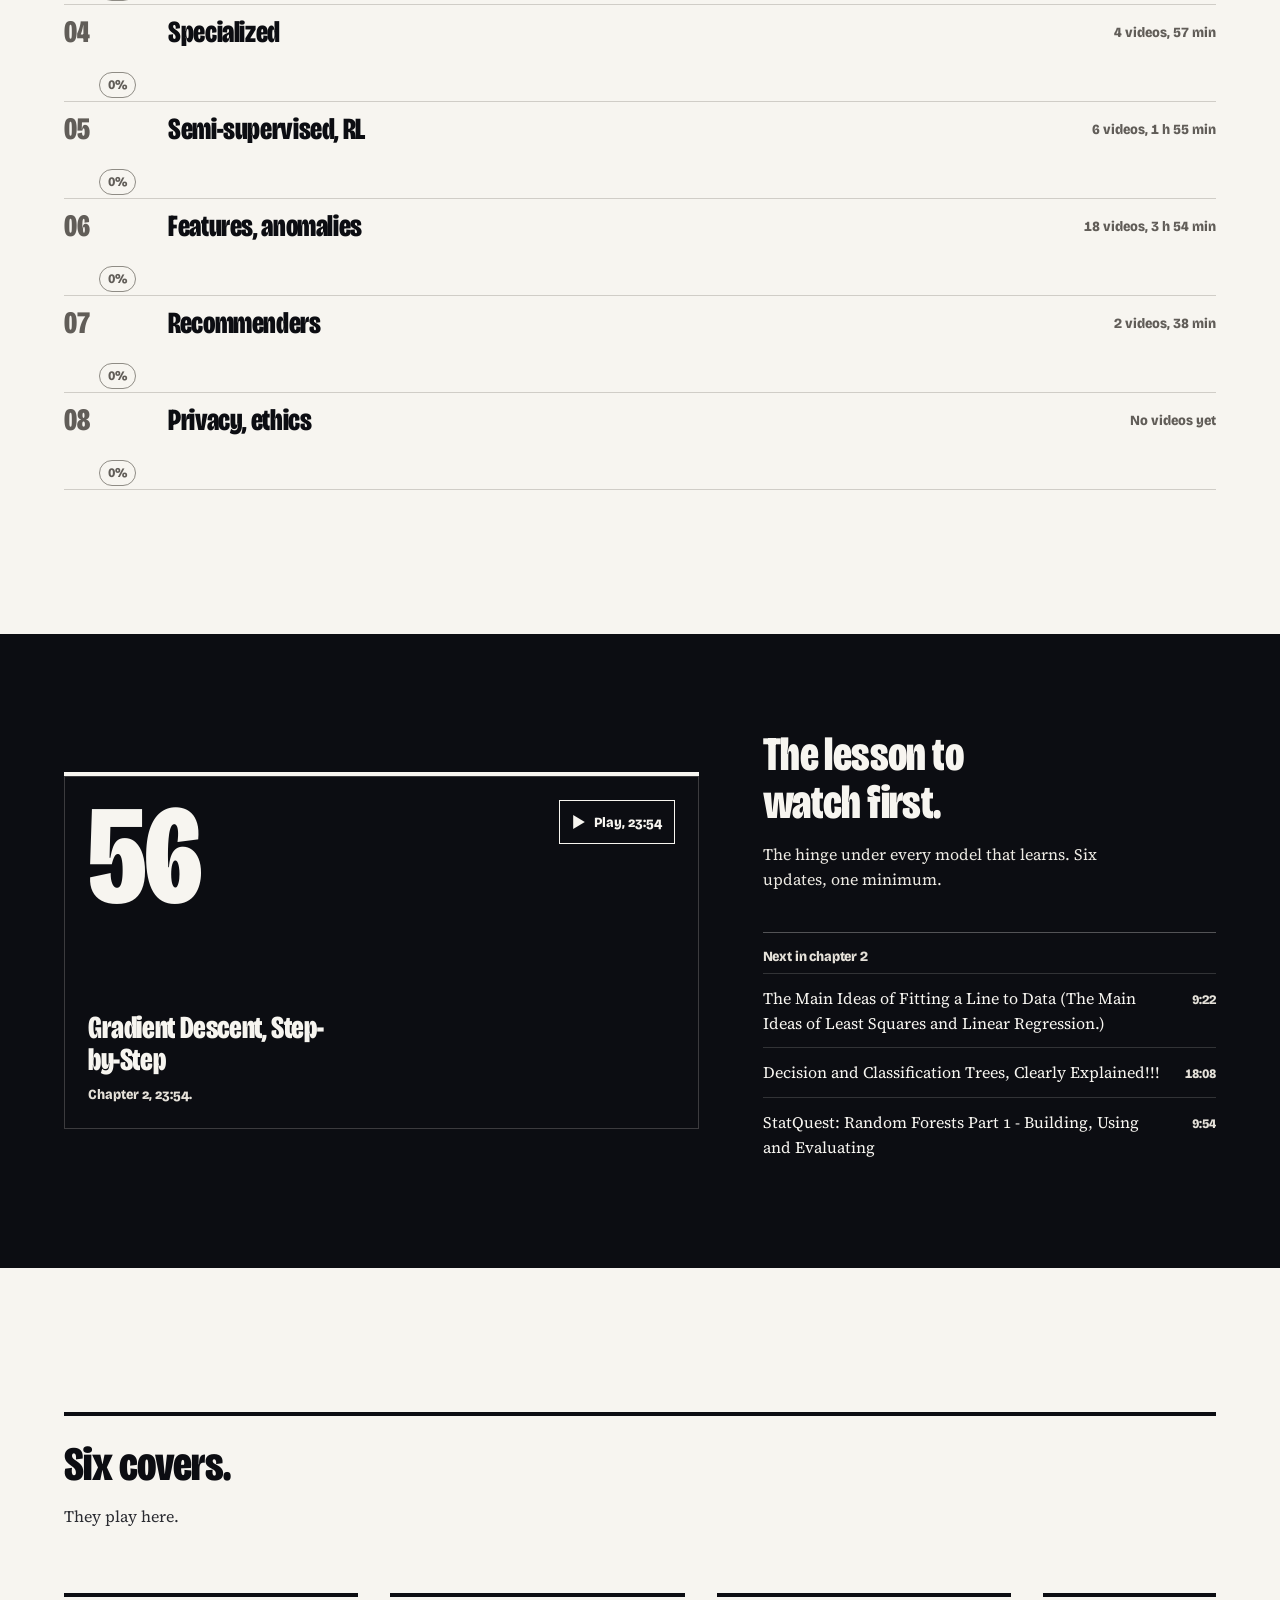
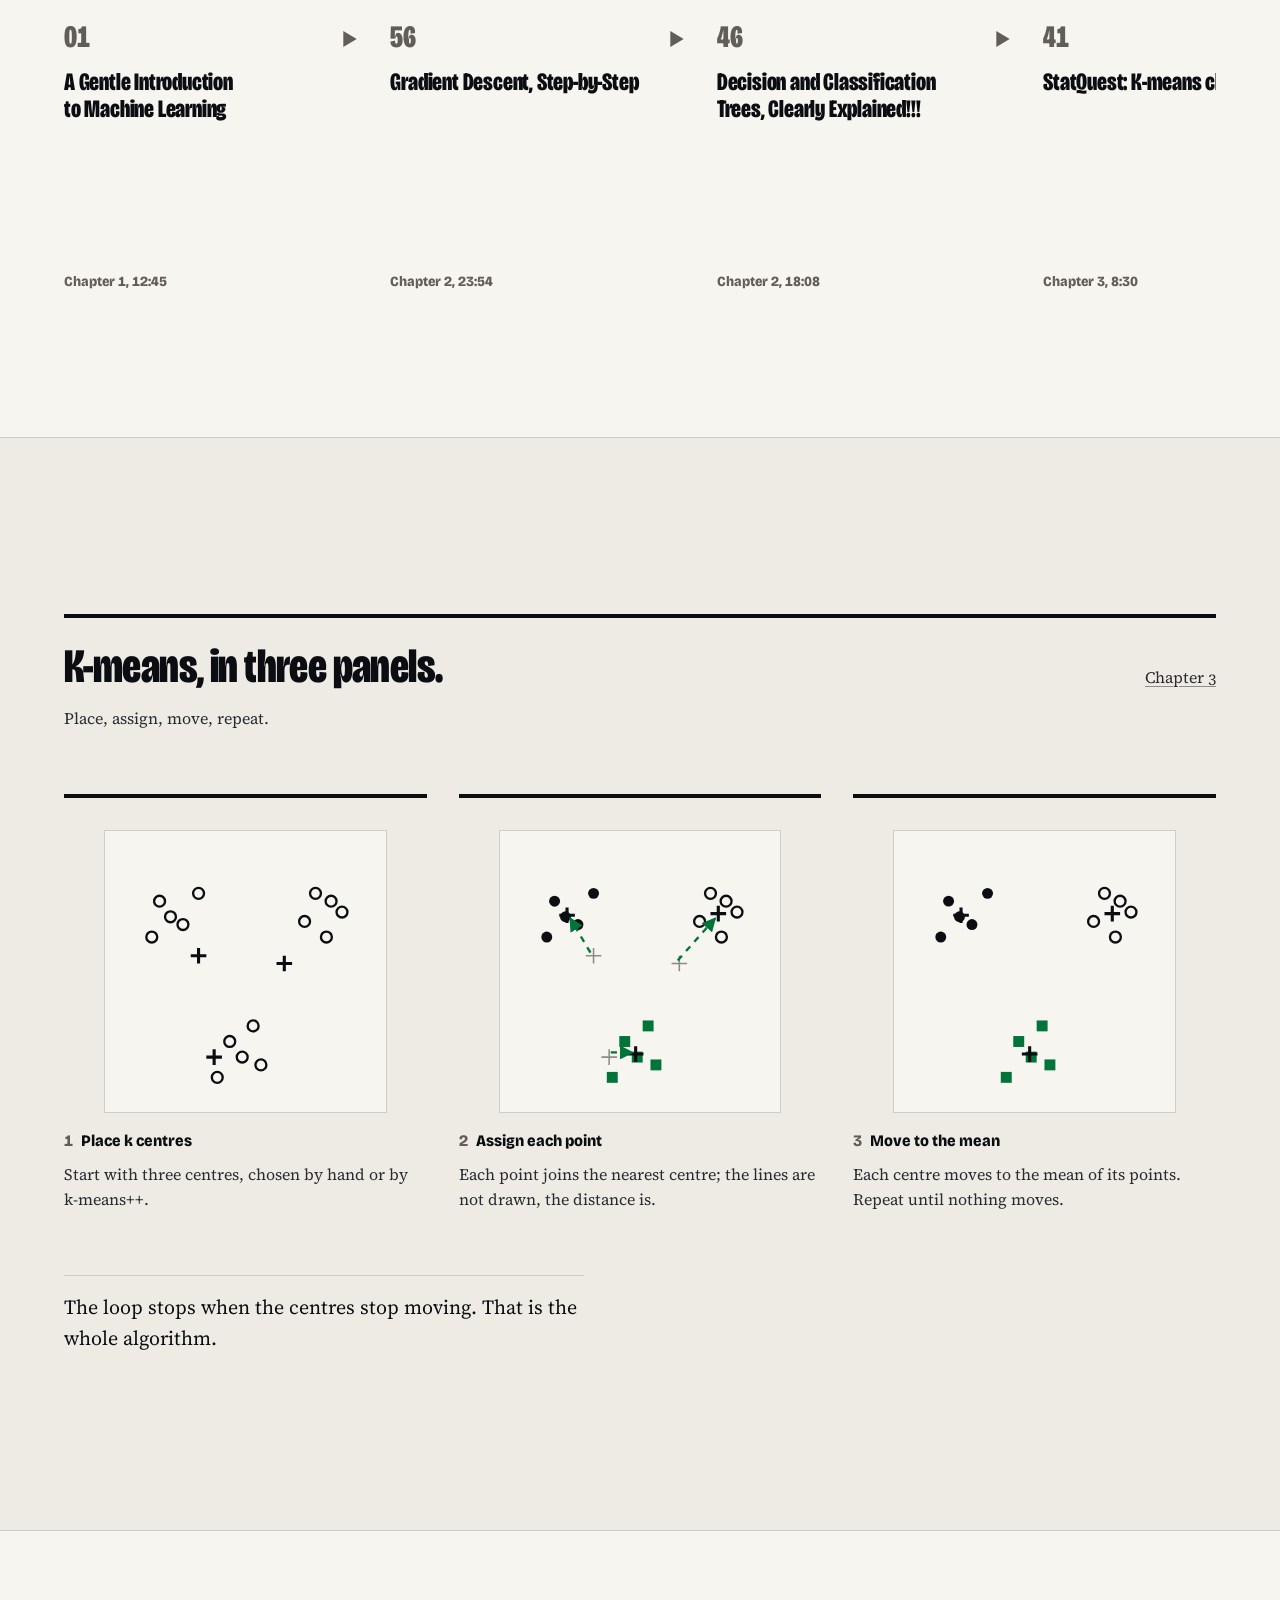
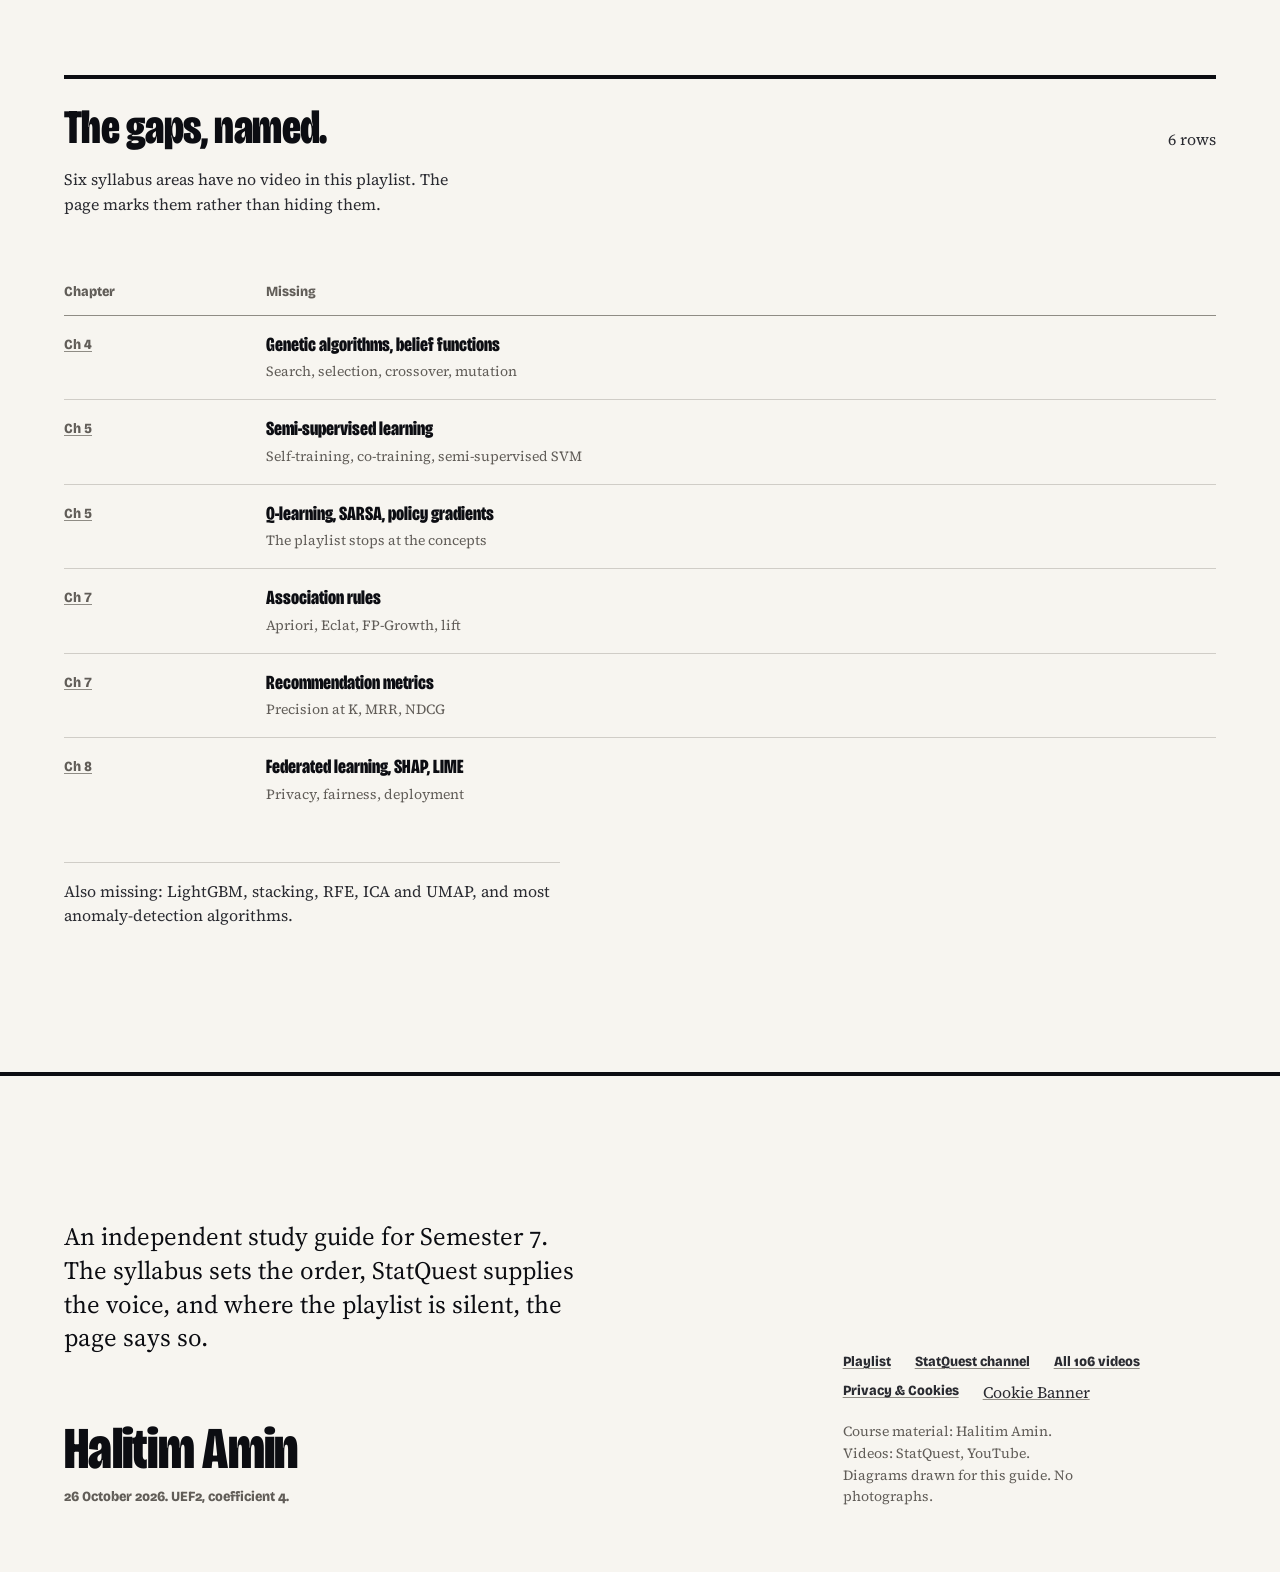
==== commit 91d1fc23: "fix: make consent banner adblock-immune with site-consent classes and footer trigger" ====
--- a/index.html
+++ b/index.html
@@ -23,7 +23,7 @@
       try{
         var l=localStorage.getItem('ml7-lang');
         if(l==='ar'){d.lang='ar';d.dir='rtl';}
-        if(localStorage.getItem('ml7-cookie-consent-v1')==='accepted'){
+        if(localStorage.getItem('ml7-consent-v3')==='accepted'){
           d.classList.add('cookie-accepted');
         }
       }catch(e){}
@@ -384,16 +384,16 @@
     </div>
   </section>
   </main>
-  <aside class="cookie-banner" id="cookie-banner" aria-label="Privacy and cookies" data-ar-aria="الخصوصية والتخزين المحلي">
-    <div class="cookie-banner__inner">
-      <div class="cookie-banner__content">
-        <p class="cookie-banner__title" data-ar="التخزين المحلي والخصوصية">Local Storage &amp; Privacy</p>
-        <p class="cookie-banner__text" data-ar="نستخدم التخزين المحلي (LocalStorage) في متصفحك لحفظ تقدمك الدراسي (% ما تعلمته في تعلّم الآلة)، وتفضيلات اللغة والترجمة. لا نجمع أي بيانات شخصية ولا نستخدم كوكيز إعلانية.">
+  <aside class="site-consent cookie-banner" id="site-consent-banner" aria-label="Privacy and cookies" data-ar-aria="الخصوصية والتخزين المحلي">
+    <div class="site-consent__inner cookie-banner__inner">
+      <div class="site-consent__content cookie-banner__content">
+        <p class="site-consent__title cookie-banner__title" data-ar="التخزين المحلي والخصوصية">Local Storage &amp; Privacy</p>
+        <p class="site-consent__text cookie-banner__text" data-ar="نستخدم التخزين المحلي (LocalStorage) في متصفحك لحفظ تقدمك الدراسي (% ما تعلمته في تعلّم الآلة)، وتفضيلات اللغة والترجمة. لا نجمع أي بيانات شخصية ولا نستخدم كوكيز إعلانية.">
           We use local browser storage (LocalStorage) to save your study progress (% of ML learned), language, and caption preferences. No personal tracking or ad cookies.
         </p>
       </div>
-      <div class="cookie-banner__actions">
-        <button type="button" class="btn btn--primary btn--sm" id="cookie-accept" data-ar="قبول">Accept</button>
+      <div class="site-consent__actions cookie-banner__actions">
+        <button type="button" class="btn btn--primary btn--sm" id="site-consent-accept" data-ar="قبول">Accept</button>
         <a href="privacy.html" class="btn btn--quiet btn--sm" data-ar="الخصوصية وملفات تعريف الارتباط">Privacy &amp; Cookies</a>
       </div>
     </div>
@@ -401,7 +401,7 @@
   <dialog class="dua-dialog" id="dua-dialog" aria-labelledby="dua-text">
     <div class="dua-dialog__inner">
       <span class="dua-dialog__icon" aria-hidden="true">🤲</span>
-      <h2 class="dua-dialog__text" id="dua-text" data-ar="دعاء لنا بالخير، فدعاء في ظهر الغيب مستجاب">
+      <h2 class="dua-dialog__text" id="dua-text" dir="rtl" data-ar="دعاء لنا بالخير، فدعاء في ظهر الغيب مستجاب">
         دعاء لنا بالخير، فدعاء في ظهر الغيب مستجاب
       </h2>
       <p class="dua-dialog__sub" data-ar="اللهم وفّق كل طالب علم ويسّر له أمره">
@@ -425,6 +425,7 @@
           <a href="https://www.youtube.com/@statquest" target="_blank" rel="noopener" data-ar="قناة StatQuest">StatQuest channel</a>
           <a href="library.html" data-ar="كل الفيديوهات">All 106 videos</a>
           <a href="privacy.html" data-ar="الخصوصية وملفات تعريف الارتباط">Privacy &amp; Cookies</a>
+          <button type="button" class="letter__consent-btn" id="footer-consent-trigger" data-ar="إظهار إشعار الخصوصية">Cookie Banner</button>
         </nav>
         <p class="letter__legal" data-ar="المقرر: Halitim Amin. الفيديوهات: StatQuest على يوتيوب. الرسوم مرسومة لهذا الدليل. لا صور فوتوغرافية.">Course material: Halitim Amin. Videos: StatQuest, YouTube. Diagrams drawn for this guide. No photographs.</p>
       </div>
--- a/assets/site.css
+++ b/assets/site.css
@@ -1314,24 +1314,28 @@
   color: #fff;
 }
 
-/* ---------- cookie banner ---------- */
+/* ---------- consent / storage banner (adblock-immune) ---------- */
+html.cookie-accepted .site-consent,
 html.cookie-accepted .cookie-banner,
+.site-consent[hidden],
 .cookie-banner[hidden] {
   display: none !important;
 }
+.site-consent,
 .cookie-banner {
-  position: fixed;
-  bottom: var(--space-md);
-  left: 50%;
-  transform: translateX(-50%);
-  width: min(calc(100vw - 2 * var(--space-md)), 860px);
-  z-index: 99999;
-  background: var(--color-paper);
-  border: var(--rule-heavy) solid var(--color-ink);
-  box-shadow: 0 16px 40px color-mix(in oklab, var(--color-ink) 25%, transparent);
-  padding: var(--space-md) var(--space-lg);
-  animation: slideUp 0.3s var(--ease-out);
-}
+  position: fixed !important;
+  bottom: var(--space-md) !important;
+  left: 50% !important;
+  transform: translateX(-50%) !important;
+  width: min(calc(100vw - 2 * var(--space-md)), 860px) !important;
+  z-index: 999999 !important;
+  background: var(--color-paper, #ffffff) !important;
+  border: var(--rule-heavy, 2px) solid var(--color-ink, #111111) !important;
+  box-shadow: 0 16px 40px rgba(0, 0, 0, 0.28) !important;
+  padding: var(--space-md) var(--space-lg) !important;
+  animation: slideUp 0.3s var(--ease-out, ease-out);
+}
+.site-consent__inner,
 .cookie-banner__inner {
   display: flex;
   align-items: center;
@@ -1339,9 +1343,11 @@
   gap: var(--space-lg);
   flex-wrap: wrap;
 }
+.site-consent__content,
 .cookie-banner__content {
   flex: 1 1 320px;
 }
+.site-consent__title,
 .cookie-banner__title {
   margin: 0 0 var(--space-2xs);
   color: var(--color-ink);
@@ -1351,17 +1357,35 @@
   font-size: var(--text-sm);
   letter-spacing: -0.01em;
 }
+.site-consent__text,
 .cookie-banner__text {
   margin: 0;
   color: var(--color-ink-2);
   font-size: var(--text-sm);
   line-height: 1.4;
 }
+.site-consent__actions,
 .cookie-banner__actions {
   display: flex;
   align-items: center;
   gap: var(--space-sm);
   flex-shrink: 0;
+}
+.letter__consent-btn {
+  background: none;
+  border: none;
+  padding: 0;
+  font: inherit;
+  color: var(--color-ink-2);
+  text-decoration: underline;
+  text-decoration-color: var(--color-rule-2);
+  cursor: pointer;
+  display: inline-block;
+  text-align: inherit;
+}
+.letter__consent-btn:hover {
+  color: var(--color-ink);
+  text-decoration-color: var(--color-accent);
 }
 .btn--sm {
   min-height: 38px;
